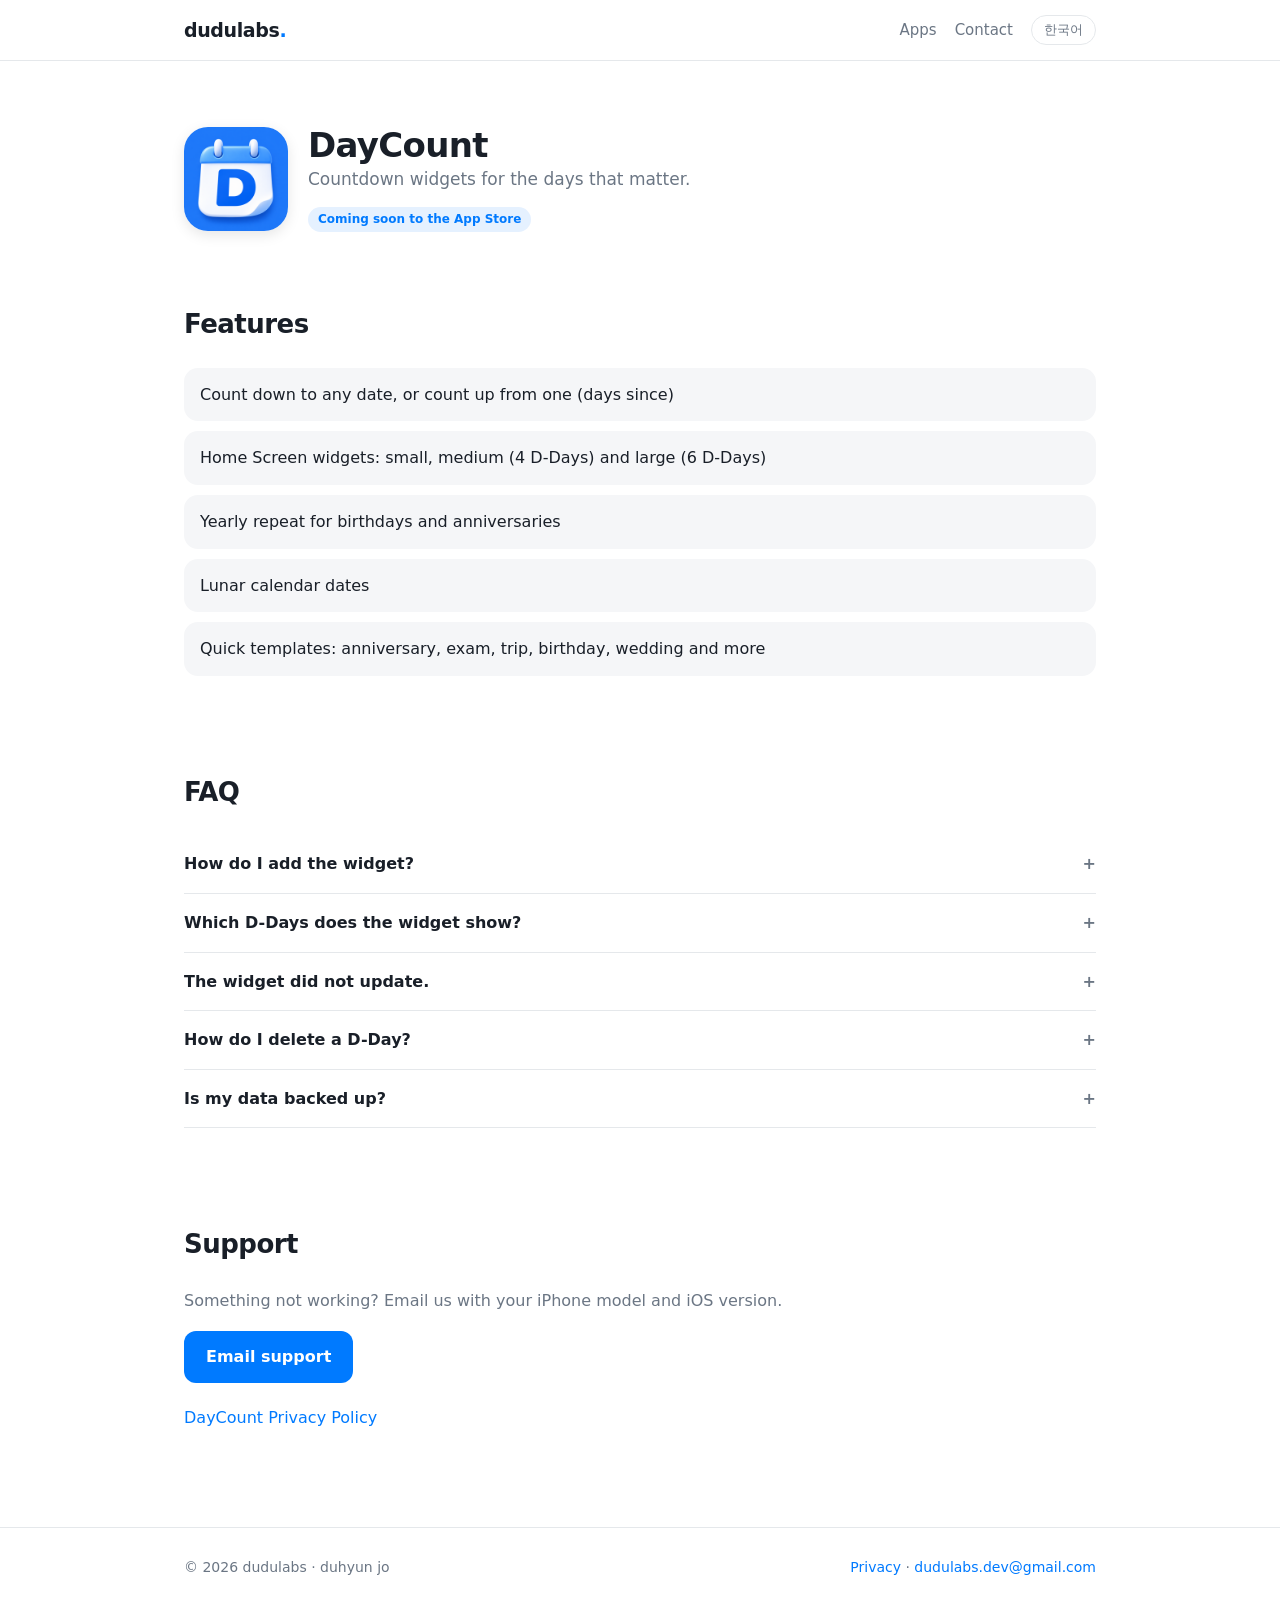
==== daycount/index.html @ 3ef185e3 "Rebuild as dudulabs app studio site: app cards, per-app support & privacy pages (EN/KO), real mailto" ====
<!doctype html>
<html lang="en">
<head>
<meta charset="utf-8">
<meta name="viewport" content="width=device-width,initial-scale=1">
<title>DayCount — Support</title>
<meta name="description" content="Countdown widgets for the days that matter.">
<link rel="icon" href="../assets/apps/daycount.png">
<link rel="stylesheet" href="../style.css">
<script>(function(){var s=localStorage.getItem('lang');var l=s||((navigator.language||'en').toLowerCase().indexOf('ko')===0?'ko':'en');document.documentElement.setAttribute('data-lang',l);window.toggleLang=function(){var n=document.documentElement.getAttribute('data-lang')==='ko'?'en':'ko';document.documentElement.setAttribute('data-lang',n);localStorage.setItem('lang',n)}})()</script>
</head>
<body>
<header><div class="wrap">
<a class="logo" href="../index.html">dudulabs<b>.</b></a>
<nav><a href="../index.html#apps"><span lang="en">Apps</span><span lang="ko">앱</span></a><a href="../index.html#contact"><span lang="en">Contact</span><span lang="ko">문의</span></a><button class="lang" onclick="toggleLang()"><span lang="en">한국어</span><span lang="ko">English</span></button></nav>
</div></header>
<main class="wrap">
<div class="app-head"><img src="../assets/apps/daycount.png" alt="DayCount icon"><div><h1><span lang="en">DayCount</span><span lang="ko">데이카운트</span></h1><p><span lang="en">Countdown widgets for the days that matter.</span><span lang="ko">중요한 날을 홈 화면 위젯으로.</span></p><span class="badge"><span lang="en">Coming soon to the App Store</span><span lang="ko">App Store 출시 예정</span></span></div></div>
<section><h2><span lang="en">Features</span><span lang="ko">기능</span></h2><ul class="feat"><li><span lang="en">Count down to any date, or count up from one (days since)</span><span lang="ko">디데이(남은 날)와 지난 날(D+) 계산</span></li><li><span lang="en">Home Screen widgets: small, medium (4 D-Days) and large (6 D-Days)</span><span lang="ko">홈 화면 위젯: 소형, 중형(디데이 4개), 대형(6개)</span></li><li><span lang="en">Yearly repeat for birthdays and anniversaries</span><span lang="ko">생일·기념일 매년 반복</span></li><li><span lang="en">Lunar calendar dates</span><span lang="ko">음력 날짜 지원</span></li><li><span lang="en">Quick templates: anniversary, exam, trip, birthday, wedding and more</span><span lang="ko">기념일·시험·여행·생일·결혼 등 빠른 템플릿</span></li></ul></section>
<section><h2><span lang="en">FAQ</span><span lang="ko">자주 묻는 질문</span></h2><details><summary><span lang="en">How do I add the widget?</span><span lang="ko">위젯은 어떻게 붙이나요?</span></summary><p><span lang="en">Touch and hold an empty area of your Home Screen, tap Edit → Add Widget, search for DayCount, choose a size and tap Add Widget.</span><span lang="ko">홈 화면 빈 곳을 길게 누르고 편집 → 위젯 추가 → DayCount를 검색해 크기를 고른 뒤 위젯 추가를 누르세요.</span></p></details><details><summary><span lang="en">Which D-Days does the widget show?</span><span lang="ko">위젯에는 어떤 디데이가 나오나요?</span></summary><p><span lang="en">Favorites first, then the nearest upcoming dates, then past ones.</span><span lang="ko">즐겨찾기 → 가까운 날짜 순 → 지난 날짜 순으로 보여줘요.</span></p></details><details><summary><span lang="en">The widget did not update.</span><span lang="ko">위젯이 바로 안 바뀌어요.</span></summary><p><span lang="en">Widgets refresh automatically at midnight and usually soon after you edit a D-Day. Removing and re-adding the widget forces a refresh.</span><span lang="ko">위젯은 자정마다, 그리고 디데이를 바꾼 뒤 보통 곧 새로고침돼요. 위젯을 지우고 다시 붙이면 바로 바뀌어요.</span></p></details><details><summary><span lang="en">How do I delete a D-Day?</span><span lang="ko">디데이는 어떻게 지우나요?</span></summary><p><span lang="en">Swipe the D-Day left in the list and tap Delete.</span><span lang="ko">목록에서 디데이를 왼쪽으로 밀고 삭제를 누르세요.</span></p></details><details><summary><span lang="en">Is my data backed up?</span><span lang="ko">데이터가 백업되나요?</span></summary><p><span lang="en">D-Days are stored only on your iPhone. Deleting the app deletes them.</span><span lang="ko">디데이는 아이폰에만 저장돼요. 앱을 삭제하면 함께 지워져요.</span></p></details></section>
<section><h2><span lang="en">Support</span><span lang="ko">지원</span></h2>
<p style="color:var(--sub);margin-bottom:18px"><span lang="en">Something not working? Email us with your iPhone model and iOS version.</span><span lang="ko">문제가 있으면 아이폰 모델과 iOS 버전을 같이 적어 메일 주세요.</span></p>
<a class="btn" href="mailto:dudulabs.dev@gmail.com?subject=DayCount%20support"><span lang="en">Email support</span><span lang="ko">문의 메일 보내기</span></a>
<p style="margin-top:22px"><a href="privacy.html"><span lang="en">DayCount Privacy Policy</span><span lang="ko">데이카운트 개인정보처리방침</span></a></p></section>
</main>
<footer><div class="wrap">
<span>© 2026 dudulabs · duhyun jo</span>
<span><a href="../privacy.html"><span lang="en">Privacy</span><span lang="ko">개인정보처리방침</span></a> · <a href="mailto:dudulabs.dev@gmail.com">dudulabs.dev@gmail.com</a></span>
</div></footer>
</body>
</html>
---- style.css ----
*{box-sizing:border-box;margin:0;padding:0}
:root{--bg:#fff;--soft:#f5f6f8;--line:#e5e8eb;--text:#191f28;--sub:#6b7684;--accent:#007AFF;--r:20px}
html{-webkit-text-size-adjust:100%}
body{font:16px/1.6 -apple-system,BlinkMacSystemFont,"Apple SD Gothic Neo","Pretendard",system-ui,sans-serif;color:var(--text);background:var(--bg)}
a{color:var(--accent);text-decoration:none}a:hover{text-decoration:underline}
.wrap{max-width:960px;margin:0 auto;padding:0 24px}
header{position:sticky;top:0;background:rgba(255,255,255,.9);backdrop-filter:saturate(180%) blur(12px);border-bottom:1px solid var(--line);z-index:10}
header .wrap{display:flex;align-items:center;justify-content:space-between;height:60px}
.logo{font-weight:800;font-size:19px;color:var(--text);letter-spacing:-.02em}.logo:hover{text-decoration:none}
.logo b{color:var(--accent)}
nav{display:flex;gap:18px;align-items:center;font-size:15px}nav a{color:var(--sub)}
.lang{border:1px solid var(--line);background:#fff;border-radius:999px;padding:4px 12px;font:inherit;font-size:13px;color:var(--sub);cursor:pointer}
.hero{padding:88px 0 56px}
.hero h1{font-size:clamp(34px,6vw,54px);line-height:1.15;letter-spacing:-.03em;font-weight:800}
.hero p{margin-top:18px;font-size:19px;color:var(--sub);max-width:600px}
section{padding:48px 0}
h2{font-size:26px;letter-spacing:-.02em;margin-bottom:22px}
.grid{display:grid;grid-template-columns:repeat(auto-fit,minmax(260px,1fr));gap:16px}
.card{display:block;background:var(--soft);border-radius:var(--r);padding:24px;color:var(--text);transition:transform .15s}
a.card:hover{text-decoration:none;transform:translateY(-2px)}
.card img{width:72px;height:72px;border-radius:17px;display:block;box-shadow:0 2px 8px rgba(0,0,0,.08)}
.card h3{margin-top:16px;font-size:20px}
.card p{color:var(--sub);font-size:15px;margin-top:4px}
.badge{display:inline-block;margin-top:14px;font-size:12px;font-weight:600;color:var(--accent);background:rgba(0,122,255,.1);border-radius:999px;padding:3px 10px}
.pr{display:grid;grid-template-columns:repeat(auto-fit,minmax(220px,1fr));gap:24px}
.pr h3{font-size:17px}.pr p{color:var(--sub);font-size:15px;margin-top:4px}
.btn{display:inline-block;background:var(--accent);color:#fff;border-radius:12px;padding:13px 22px;font-weight:600}
.btn:hover{text-decoration:none;opacity:.9}
footer{border-top:1px solid var(--line);margin-top:48px;padding:28px 0 40px;color:var(--sub);font-size:14px}
footer .wrap{display:flex;gap:18px;flex-wrap:wrap;justify-content:space-between}
.app-head{display:flex;gap:20px;align-items:center;padding:64px 0 24px}
.app-head img{width:104px;height:104px;border-radius:24px;box-shadow:0 4px 14px rgba(0,0,0,.1)}
.app-head h1{font-size:34px;letter-spacing:-.02em;line-height:1.2}
.app-head p{color:var(--sub);font-size:17px}
ul.feat{list-style:none;display:grid;gap:10px}ul.feat li{background:var(--soft);border-radius:14px;padding:14px 16px}
details{border-bottom:1px solid var(--line);padding:16px 0}
summary{cursor:pointer;font-weight:600;list-style:none}summary::-webkit-details-marker{display:none}
summary:after{content:"+";float:right;color:var(--sub)}details[open] summary:after{content:"–"}
details p{color:var(--sub);margin-top:8px}
.doc{max-width:720px;padding-top:48px}.doc h1{font-size:30px;letter-spacing:-.02em}.doc h2{font-size:19px;margin:30px 0 8px}
.doc p,.doc li{color:#333d4b}.doc ul{padding-left:20px}.muted{color:var(--sub);font-size:14px}
.doc hr{border:0;border-top:1px solid var(--line);margin:48px 0}
html[data-lang=en] [lang=ko]:not(html),html[data-lang=ko] [lang=en]:not(html){display:none!important}
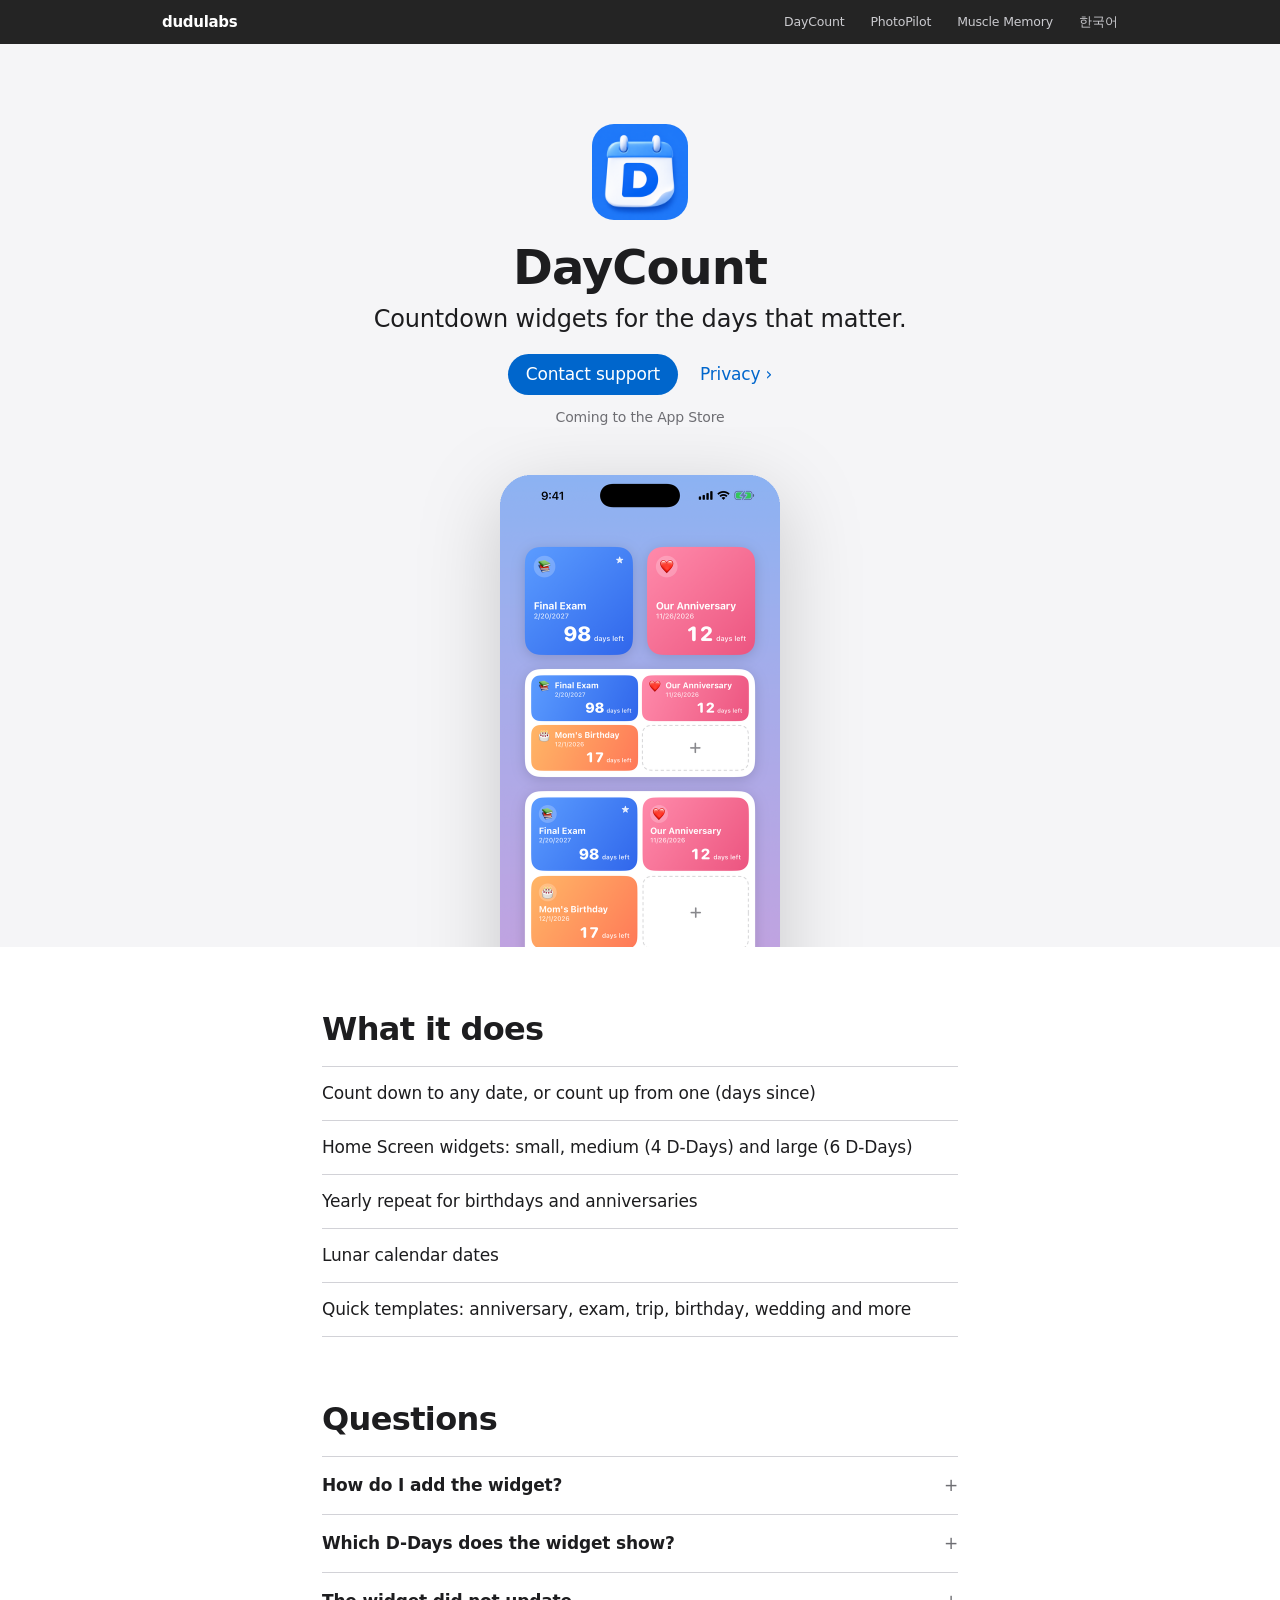
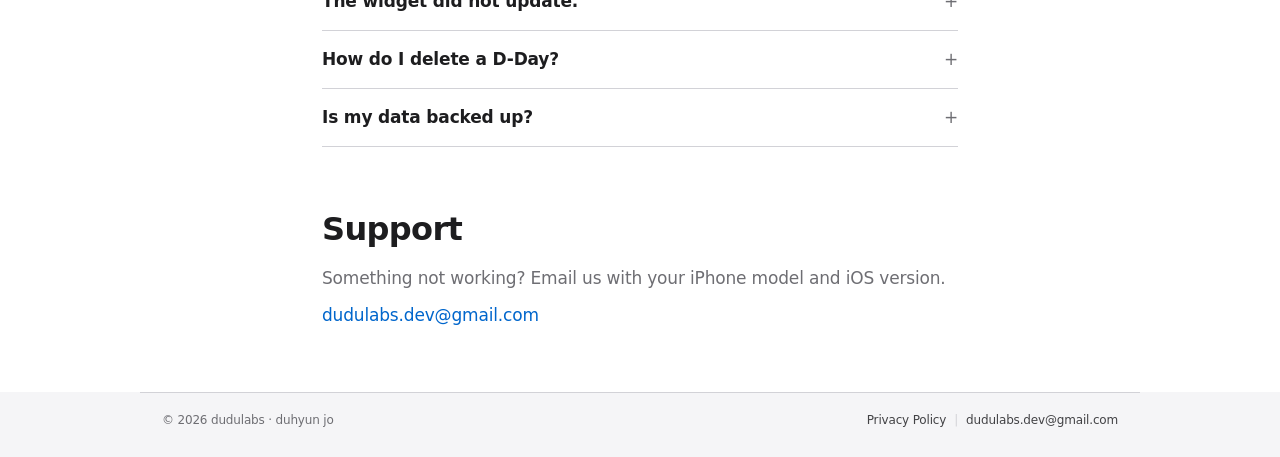
==== commit f4124431: "Redesign per DESIGN.md (Apple-style): full-bleed app tiles with real screenshots, no gradients/emoji" ====
--- a/daycount/index.html
+++ b/daycount/index.html
@@ -3,29 +3,25 @@
 <head>
 <meta charset="utf-8">
 <meta name="viewport" content="width=device-width,initial-scale=1">
-<title>DayCount — Support</title>
+<title>DayCount — dudulabs</title>
 <meta name="description" content="Countdown widgets for the days that matter.">
-<link rel="icon" href="../assets/apps/daycount.png">
 <link rel="stylesheet" href="../style.css">
 <script>(function(){var s=localStorage.getItem('lang');var l=s||((navigator.language||'en').toLowerCase().indexOf('ko')===0?'ko':'en');document.documentElement.setAttribute('data-lang',l);window.toggleLang=function(){var n=document.documentElement.getAttribute('data-lang')==='ko'?'en':'ko';document.documentElement.setAttribute('data-lang',n);localStorage.setItem('lang',n)}})()</script>
 </head>
 <body>
-<header><div class="wrap">
-<a class="logo" href="../index.html">dudulabs<b>.</b></a>
-<nav><a href="../index.html#apps"><span lang="en">Apps</span><span lang="ko">앱</span></a><a href="../index.html#contact"><span lang="en">Contact</span><span lang="ko">문의</span></a><button class="lang" onclick="toggleLang()"><span lang="en">한국어</span><span lang="ko">English</span></button></nav>
-</div></header>
-<main class="wrap">
-<div class="app-head"><img src="../assets/apps/daycount.png" alt="DayCount icon"><div><h1><span lang="en">DayCount</span><span lang="ko">데이카운트</span></h1><p><span lang="en">Countdown widgets for the days that matter.</span><span lang="ko">중요한 날을 홈 화면 위젯으로.</span></p><span class="badge"><span lang="en">Coming soon to the App Store</span><span lang="ko">App Store 출시 예정</span></span></div></div>
-<section><h2><span lang="en">Features</span><span lang="ko">기능</span></h2><ul class="feat"><li><span lang="en">Count down to any date, or count up from one (days since)</span><span lang="ko">디데이(남은 날)와 지난 날(D+) 계산</span></li><li><span lang="en">Home Screen widgets: small, medium (4 D-Days) and large (6 D-Days)</span><span lang="ko">홈 화면 위젯: 소형, 중형(디데이 4개), 대형(6개)</span></li><li><span lang="en">Yearly repeat for birthdays and anniversaries</span><span lang="ko">생일·기념일 매년 반복</span></li><li><span lang="en">Lunar calendar dates</span><span lang="ko">음력 날짜 지원</span></li><li><span lang="en">Quick templates: anniversary, exam, trip, birthday, wedding and more</span><span lang="ko">기념일·시험·여행·생일·결혼 등 빠른 템플릿</span></li></ul></section>
-<section><h2><span lang="en">FAQ</span><span lang="ko">자주 묻는 질문</span></h2><details><summary><span lang="en">How do I add the widget?</span><span lang="ko">위젯은 어떻게 붙이나요?</span></summary><p><span lang="en">Touch and hold an empty area of your Home Screen, tap Edit → Add Widget, search for DayCount, choose a size and tap Add Widget.</span><span lang="ko">홈 화면 빈 곳을 길게 누르고 편집 → 위젯 추가 → DayCount를 검색해 크기를 고른 뒤 위젯 추가를 누르세요.</span></p></details><details><summary><span lang="en">Which D-Days does the widget show?</span><span lang="ko">위젯에는 어떤 디데이가 나오나요?</span></summary><p><span lang="en">Favorites first, then the nearest upcoming dates, then past ones.</span><span lang="ko">즐겨찾기 → 가까운 날짜 순 → 지난 날짜 순으로 보여줘요.</span></p></details><details><summary><span lang="en">The widget did not update.</span><span lang="ko">위젯이 바로 안 바뀌어요.</span></summary><p><span lang="en">Widgets refresh automatically at midnight and usually soon after you edit a D-Day. Removing and re-adding the widget forces a refresh.</span><span lang="ko">위젯은 자정마다, 그리고 디데이를 바꾼 뒤 보통 곧 새로고침돼요. 위젯을 지우고 다시 붙이면 바로 바뀌어요.</span></p></details><details><summary><span lang="en">How do I delete a D-Day?</span><span lang="ko">디데이는 어떻게 지우나요?</span></summary><p><span lang="en">Swipe the D-Day left in the list and tap Delete.</span><span lang="ko">목록에서 디데이를 왼쪽으로 밀고 삭제를 누르세요.</span></p></details><details><summary><span lang="en">Is my data backed up?</span><span lang="ko">데이터가 백업되나요?</span></summary><p><span lang="en">D-Days are stored only on your iPhone. Deleting the app deletes them.</span><span lang="ko">디데이는 아이폰에만 저장돼요. 앱을 삭제하면 함께 지워져요.</span></p></details></section>
-<section><h2><span lang="en">Support</span><span lang="ko">지원</span></h2>
-<p style="color:var(--sub);margin-bottom:18px"><span lang="en">Something not working? Email us with your iPhone model and iOS version.</span><span lang="ko">문제가 있으면 아이폰 모델과 iOS 버전을 같이 적어 메일 주세요.</span></p>
-<a class="btn" href="mailto:dudulabs.dev@gmail.com?subject=DayCount%20support"><span lang="en">Email support</span><span lang="ko">문의 메일 보내기</span></a>
-<p style="margin-top:22px"><a href="privacy.html"><span lang="en">DayCount Privacy Policy</span><span lang="ko">데이카운트 개인정보처리방침</span></a></p></section>
+<nav class="gnav"><div class="in">
+<a class="mark" href="../index.html">dudulabs</a>
+<a class="app" href="../daycount/">DayCount</a><a class="app" href="../photopilot/">PhotoPilot</a><a class="app" href="../musclememory/"><span lang="en">Muscle Memory</span><span lang="ko">머슬메모리</span></a>
+<button onclick="toggleLang()"><span lang="en">한국어</span><span lang="ko">English</span></button>
+</div></nav>
+<main><section class="tile parch has-shots"><img class="icon" src="../assets/apps/daycount.png" alt="DayCount icon"><h1><span lang="en">DayCount</span><span lang="ko">데이카운트</span></h1><p class="tag"><span lang="en">Countdown widgets for the days that matter.</span><span lang="ko">중요한 날을 홈 화면 위젯으로.</span></p><div class="links"><a class="pill" href="mailto:dudulabs.dev@gmail.com?subject=DayCount%20support"><span lang="en">Contact support</span><span lang="ko">문의하기</span></a><a class="more" href="privacy.html"><span lang="en">Privacy</span><span lang="ko">개인정보처리방침</span></a></div><p class="note"><span lang="en">Coming to the App Store</span><span lang="ko">App Store 출시 예정</span></p><div class="shots-wrap"><div class="shots"><img lang="en" src="../assets/shots/dc-widgets-en.png" alt="DayCount widgets" loading="lazy"><img lang="ko" src="../assets/shots/dc-widgets-ko.png" alt="DayCount widgets" loading="lazy"></div></div></section>
+<section class="text"><h2><span lang="en">What it does</span><span lang="ko">기능</span></h2><ul class="feat"><li><span lang="en">Count down to any date, or count up from one (days since)</span><span lang="ko">디데이(남은 날)와 지난 날(D+) 계산</span></li><li><span lang="en">Home Screen widgets: small, medium (4 D-Days) and large (6 D-Days)</span><span lang="ko">홈 화면 위젯: 소형, 중형(디데이 4개), 대형(6개)</span></li><li><span lang="en">Yearly repeat for birthdays and anniversaries</span><span lang="ko">생일·기념일 매년 반복</span></li><li><span lang="en">Lunar calendar dates</span><span lang="ko">음력 날짜 지원</span></li><li><span lang="en">Quick templates: anniversary, exam, trip, birthday, wedding and more</span><span lang="ko">기념일·시험·여행·생일·결혼 등 빠른 템플릿</span></li></ul></section>
+<section class="text" style="padding-top:0"><h2><span lang="en">Questions</span><span lang="ko">자주 묻는 질문</span></h2><details><summary><span lang="en">How do I add the widget?</span><span lang="ko">위젯은 어떻게 붙이나요?</span></summary><p><span lang="en">Touch and hold an empty area of your Home Screen, tap Edit → Add Widget, search for DayCount, choose a size and tap Add Widget.</span><span lang="ko">홈 화면 빈 곳을 길게 누르고 편집 → 위젯 추가 → DayCount를 검색해 크기를 고른 뒤 위젯 추가를 누르세요.</span></p></details><details><summary><span lang="en">Which D-Days does the widget show?</span><span lang="ko">위젯에는 어떤 디데이가 나오나요?</span></summary><p><span lang="en">Favorites first, then the nearest upcoming dates, then past ones.</span><span lang="ko">즐겨찾기 → 가까운 날짜 순 → 지난 날짜 순으로 보여줘요.</span></p></details><details><summary><span lang="en">The widget did not update.</span><span lang="ko">위젯이 바로 안 바뀌어요.</span></summary><p><span lang="en">Widgets refresh automatically at midnight and usually soon after you edit a D-Day. Removing and re-adding the widget forces a refresh.</span><span lang="ko">위젯은 자정마다, 그리고 디데이를 바꾼 뒤 보통 곧 새로고침돼요. 위젯을 지우고 다시 붙이면 바로 바뀌어요.</span></p></details><details><summary><span lang="en">How do I delete a D-Day?</span><span lang="ko">디데이는 어떻게 지우나요?</span></summary><p><span lang="en">Swipe the D-Day left in the list and tap Delete.</span><span lang="ko">목록에서 디데이를 왼쪽으로 밀고 삭제를 누르세요.</span></p></details><details><summary><span lang="en">Is my data backed up?</span><span lang="ko">데이터가 백업되나요?</span></summary><p><span lang="en">D-Days are stored only on your iPhone. Deleting the app deletes them.</span><span lang="ko">디데이는 아이폰에만 저장돼요. 앱을 삭제하면 함께 지워져요.</span></p></details></section>
+<section class="text" style="padding-top:0"><h2><span lang="en">Support</span><span lang="ko">지원</span></h2><p style="color:var(--muted)"><span lang="en">Something not working? Email us with your iPhone model and iOS version.</span><span lang="ko">문제가 있으면 아이폰 모델과 iOS 버전을 같이 적어 메일 주세요.</span></p><p style="margin-top:12px"><a href="mailto:dudulabs.dev@gmail.com?subject=DayCount%20support">dudulabs.dev@gmail.com</a></p></section>
 </main>
-<footer><div class="wrap">
+<footer><div class="in">
 <span>© 2026 dudulabs · duhyun jo</span>
-<span><a href="../privacy.html"><span lang="en">Privacy</span><span lang="ko">개인정보처리방침</span></a> · <a href="mailto:dudulabs.dev@gmail.com">dudulabs.dev@gmail.com</a></span>
+<span><a href="../privacy.html"><span lang="en">Privacy Policy</span><span lang="ko">개인정보처리방침</span></a><span class="sep">|</span><a href="mailto:dudulabs.dev@gmail.com">dudulabs.dev@gmail.com</a></span>
 </div></footer>
 </body>
 </html>
--- a/style.css
+++ b/style.css
@@ -1,43 +1,59 @@
 *{box-sizing:border-box;margin:0;padding:0}
-:root{--bg:#fff;--soft:#f5f6f8;--line:#e5e8eb;--text:#191f28;--sub:#6b7684;--accent:#007AFF;--r:20px}
+:root{--ink:#1d1d1f;--canvas:#fff;--parch:#f5f5f7;--dark:#000;--muted:#6e6e73;--line:#d2d2d7;--action:#0066cc;--action-dark:#2997ff}
 html{-webkit-text-size-adjust:100%}
-body{font:16px/1.6 -apple-system,BlinkMacSystemFont,"Apple SD Gothic Neo","Pretendard",system-ui,sans-serif;color:var(--text);background:var(--bg)}
-a{color:var(--accent);text-decoration:none}a:hover{text-decoration:underline}
-.wrap{max-width:960px;margin:0 auto;padding:0 24px}
-header{position:sticky;top:0;background:rgba(255,255,255,.9);backdrop-filter:saturate(180%) blur(12px);border-bottom:1px solid var(--line);z-index:10}
-header .wrap{display:flex;align-items:center;justify-content:space-between;height:60px}
-.logo{font-weight:800;font-size:19px;color:var(--text);letter-spacing:-.02em}.logo:hover{text-decoration:none}
-.logo b{color:var(--accent)}
-nav{display:flex;gap:18px;align-items:center;font-size:15px}nav a{color:var(--sub)}
-.lang{border:1px solid var(--line);background:#fff;border-radius:999px;padding:4px 12px;font:inherit;font-size:13px;color:var(--sub);cursor:pointer}
-.hero{padding:88px 0 56px}
-.hero h1{font-size:clamp(34px,6vw,54px);line-height:1.15;letter-spacing:-.03em;font-weight:800}
-.hero p{margin-top:18px;font-size:19px;color:var(--sub);max-width:600px}
-section{padding:48px 0}
-h2{font-size:26px;letter-spacing:-.02em;margin-bottom:22px}
-.grid{display:grid;grid-template-columns:repeat(auto-fit,minmax(260px,1fr));gap:16px}
-.card{display:block;background:var(--soft);border-radius:var(--r);padding:24px;color:var(--text);transition:transform .15s}
-a.card:hover{text-decoration:none;transform:translateY(-2px)}
-.card img{width:72px;height:72px;border-radius:17px;display:block;box-shadow:0 2px 8px rgba(0,0,0,.08)}
-.card h3{margin-top:16px;font-size:20px}
-.card p{color:var(--sub);font-size:15px;margin-top:4px}
-.badge{display:inline-block;margin-top:14px;font-size:12px;font-weight:600;color:var(--accent);background:rgba(0,122,255,.1);border-radius:999px;padding:3px 10px}
-.pr{display:grid;grid-template-columns:repeat(auto-fit,minmax(220px,1fr));gap:24px}
-.pr h3{font-size:17px}.pr p{color:var(--sub);font-size:15px;margin-top:4px}
-.btn{display:inline-block;background:var(--accent);color:#fff;border-radius:12px;padding:13px 22px;font-weight:600}
-.btn:hover{text-decoration:none;opacity:.9}
-footer{border-top:1px solid var(--line);margin-top:48px;padding:28px 0 40px;color:var(--sub);font-size:14px}
-footer .wrap{display:flex;gap:18px;flex-wrap:wrap;justify-content:space-between}
-.app-head{display:flex;gap:20px;align-items:center;padding:64px 0 24px}
-.app-head img{width:104px;height:104px;border-radius:24px;box-shadow:0 4px 14px rgba(0,0,0,.1)}
-.app-head h1{font-size:34px;letter-spacing:-.02em;line-height:1.2}
-.app-head p{color:var(--sub);font-size:17px}
-ul.feat{list-style:none;display:grid;gap:10px}ul.feat li{background:var(--soft);border-radius:14px;padding:14px 16px}
-details{border-bottom:1px solid var(--line);padding:16px 0}
-summary{cursor:pointer;font-weight:600;list-style:none}summary::-webkit-details-marker{display:none}
-summary:after{content:"+";float:right;color:var(--sub)}details[open] summary:after{content:"–"}
-details p{color:var(--sub);margin-top:8px}
-.doc{max-width:720px;padding-top:48px}.doc h1{font-size:30px;letter-spacing:-.02em}.doc h2{font-size:19px;margin:30px 0 8px}
-.doc p,.doc li{color:#333d4b}.doc ul{padding-left:20px}.muted{color:var(--sub);font-size:14px}
-.doc hr{border:0;border-top:1px solid var(--line);margin:48px 0}
+body{font:400 17px/1.47 -apple-system,BlinkMacSystemFont,"SF Pro Text","Apple SD Gothic Neo",system-ui,sans-serif;letter-spacing:-.01em;color:var(--ink);background:var(--canvas);-webkit-font-smoothing:antialiased}
+a{color:var(--action);text-decoration:none}a:hover{text-decoration:underline}
+.gnav{position:sticky;top:0;z-index:10;height:44px;background:rgba(0,0,0,.86);backdrop-filter:saturate(180%) blur(20px);-webkit-backdrop-filter:saturate(180%) blur(20px)}
+.gnav .in{max-width:1000px;margin:0 auto;height:100%;padding:0 22px;display:flex;align-items:center;gap:26px;font-size:12.5px}
+.gnav a,.gnav button{color:#e8e8ed;opacity:.85}.gnav a:hover{opacity:1;text-decoration:none}
+.gnav .mark{font-weight:600;font-size:15px;letter-spacing:-.02em;opacity:1;margin-right:auto;color:#fff}
+.gnav button{background:none;border:0;font:inherit;cursor:pointer}
+.tile{text-align:center;padding:80px 22px 0;overflow:hidden}
+.tile.parch{background:var(--parch)}.tile.dark{background:var(--dark);color:#f5f5f7}
+.tile.dark a{color:var(--action-dark)}
+.tile .eyebrow{font-size:17px;font-weight:600;color:var(--muted)}
+.tile.dark .eyebrow{color:#86868b}
+.tile h2,.tile h1{font-size:48px;font-weight:600;line-height:1.08;letter-spacing:-.02em}
+.tile .tag{font-size:24px;line-height:1.25;margin:10px auto 0;max-width:680px}
+.links{margin-top:20px;display:flex;gap:22px;justify-content:center;align-items:center;flex-wrap:wrap}
+.pill{display:inline-block;background:var(--action);color:#fff!important;border-radius:980px;padding:8px 18px;font-size:17px}
+.pill:hover{text-decoration:none;background:#0077ed}
+.tile.dark .pill{background:var(--action)}
+.more:after{content:" ›"}
+.note{margin-top:12px;font-size:14px;color:var(--muted)}
+.tile.dark .note{color:#86868b}
+.shots{display:flex;justify-content:center;gap:28px;margin-top:48px;margin-bottom:-120px}
+.shots img{width:280px;height:auto;display:block;filter:drop-shadow(0 20px 40px rgba(0,0,0,.18))}
+.tile.dark .shots img{filter:drop-shadow(0 20px 50px rgba(255,255,255,.06))}
+.tile.has-shots{padding-bottom:0}.tile.has-shots .shots-wrap{height:520px;overflow:hidden}
+.tile .icon{width:96px;height:96px;border-radius:22px;display:block;margin:0 auto 22px}
+.tile.solo{padding-bottom:80px}
+.intro{padding:72px 22px 64px;text-align:center;background:var(--canvas)}
+.intro h1{font-size:56px;font-weight:600;line-height:1.07;letter-spacing:-.025em}
+.intro p{font-size:21px;color:var(--muted);max-width:620px;margin:14px auto 0;line-height:1.38}
+.text{max-width:680px;margin:0 auto;padding:64px 22px;text-align:left}
+.text h2{font-size:32px;font-weight:600;letter-spacing:-.02em;line-height:1.15;margin-bottom:18px}
+.text ul.feat{list-style:none}.text ul.feat li{padding:14px 0;border-top:1px solid var(--line)}
+.text ul.feat li:last-child{border-bottom:1px solid var(--line)}
+details{border-top:1px solid var(--line);padding:16px 0}details:last-of-type{border-bottom:1px solid var(--line)}
+summary{cursor:pointer;font-weight:600;list-style:none;display:flex;justify-content:space-between;gap:16px}
+summary::-webkit-details-marker{display:none}summary:after{content:"+";color:var(--muted);font-weight:400}
+details[open] summary:after{content:"−"}details p{color:var(--muted);margin-top:8px}
+.doc{max-width:680px;margin:0 auto;padding:64px 22px}
+.doc h1{font-size:40px;font-weight:600;letter-spacing:-.02em;line-height:1.1}
+.doc h2{font-size:21px;font-weight:600;margin:32px 0 8px}
+.doc p,.doc li{margin-top:8px}.doc ul{padding-left:20px}
+.doc .muted,.muted{color:var(--muted);font-size:14px;margin-top:8px}
+.doc hr{border:0;border-top:1px solid var(--line);margin:56px 0}
+footer{background:var(--parch);color:var(--muted);font-size:12px;line-height:1.33}
+footer .in{max-width:1000px;margin:0 auto;padding:20px 22px 28px;display:flex;justify-content:space-between;gap:12px;flex-wrap:wrap;border-top:1px solid var(--line)}
+footer a{color:#424245}footer .sep{margin:0 8px;color:var(--line)}
 html[data-lang=en] [lang=ko]:not(html),html[data-lang=ko] [lang=en]:not(html){display:none!important}
+@media (max-width:734px){
+ .tile{padding-top:56px}.tile h2,.tile h1{font-size:36px}.tile .tag{font-size:21px}
+ .intro h1{font-size:40px}.intro p{font-size:19px}
+ .shots{gap:14px}.shots img{width:44vw;max-width:220px}.tile.has-shots .shots-wrap{height:400px}
+ .gnav .in{gap:18px}
+ .shots img:nth-child(n+3){display:none}
+}
+@media (max-width:480px){.gnav .app{display:none}}
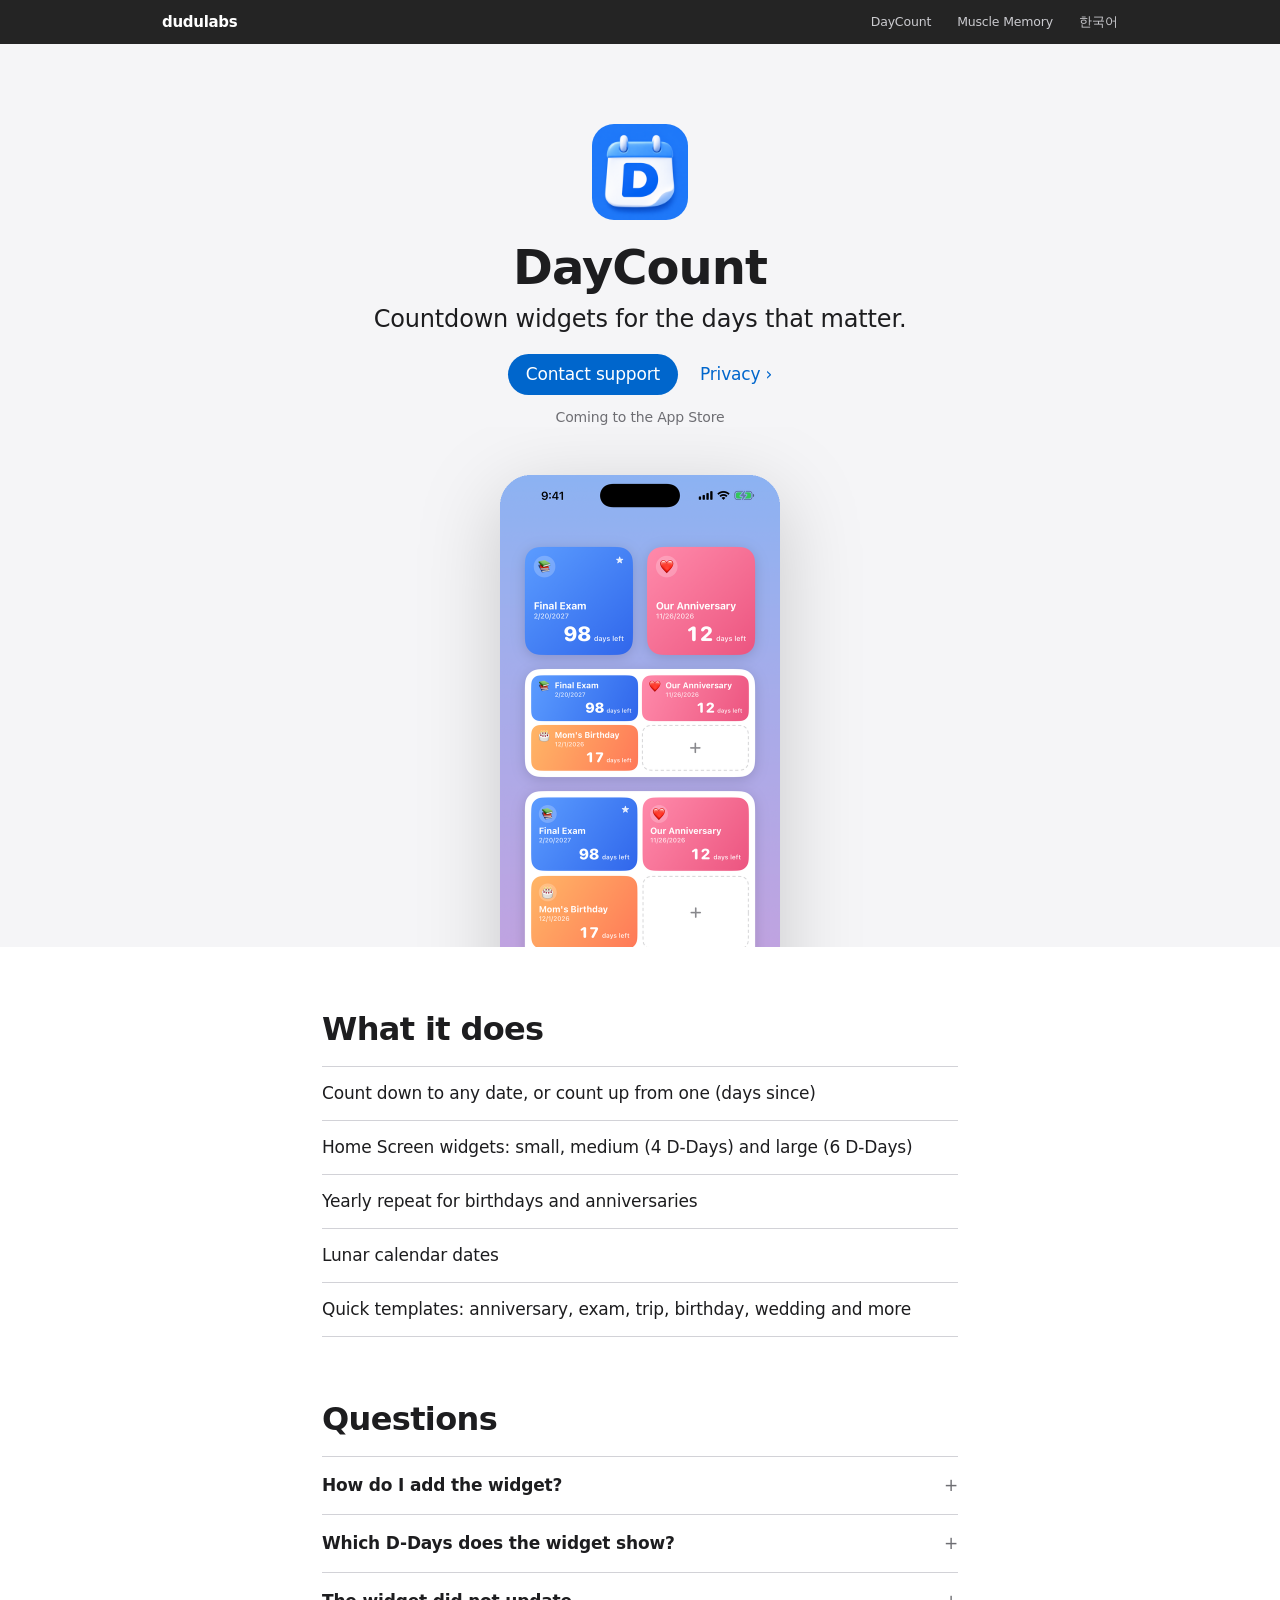
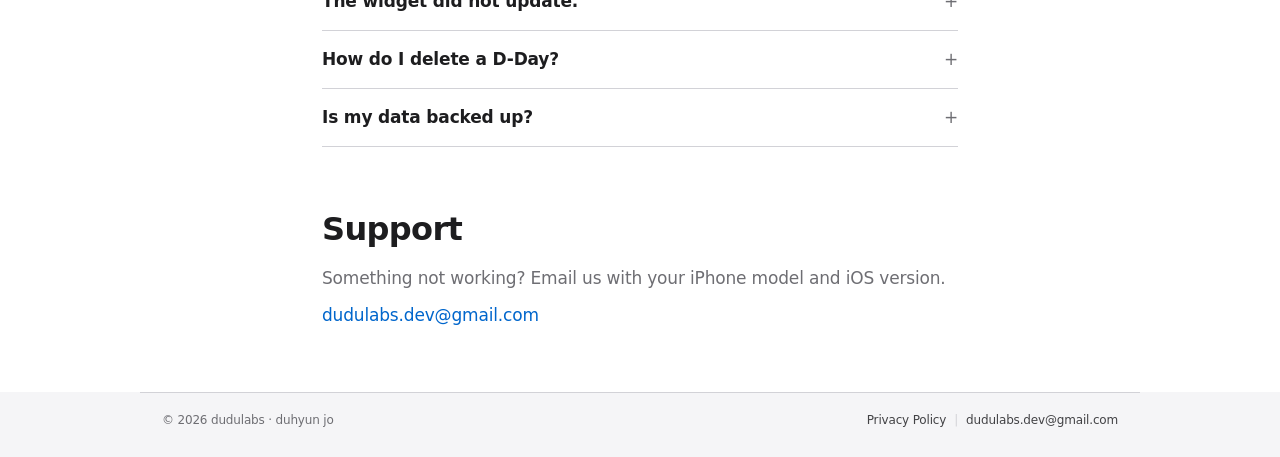
==== commit 6df8d5de: "Remove PhotoPilot (unreleased) from site" ====
--- a/daycount/index.html
+++ b/daycount/index.html
@@ -11,7 +11,7 @@
 <body>
 <nav class="gnav"><div class="in">
 <a class="mark" href="../index.html">dudulabs</a>
-<a class="app" href="../daycount/">DayCount</a><a class="app" href="../photopilot/">PhotoPilot</a><a class="app" href="../musclememory/"><span lang="en">Muscle Memory</span><span lang="ko">머슬메모리</span></a>
+<a class="app" href="../daycount/">DayCount</a><a class="app" href="../musclememory/"><span lang="en">Muscle Memory</span><span lang="ko">머슬메모리</span></a>
 <button onclick="toggleLang()"><span lang="en">한국어</span><span lang="ko">English</span></button>
 </div></nav>
 <main><section class="tile parch has-shots"><img class="icon" src="../assets/apps/daycount.png" alt="DayCount icon"><h1><span lang="en">DayCount</span><span lang="ko">데이카운트</span></h1><p class="tag"><span lang="en">Countdown widgets for the days that matter.</span><span lang="ko">중요한 날을 홈 화면 위젯으로.</span></p><div class="links"><a class="pill" href="mailto:dudulabs.dev@gmail.com?subject=DayCount%20support"><span lang="en">Contact support</span><span lang="ko">문의하기</span></a><a class="more" href="privacy.html"><span lang="en">Privacy</span><span lang="ko">개인정보처리방침</span></a></div><p class="note"><span lang="en">Coming to the App Store</span><span lang="ko">App Store 출시 예정</span></p><div class="shots-wrap"><div class="shots"><img lang="en" src="../assets/shots/dc-widgets-en.png" alt="DayCount widgets" loading="lazy"><img lang="ko" src="../assets/shots/dc-widgets-ko.png" alt="DayCount widgets" loading="lazy"></div></div></section>
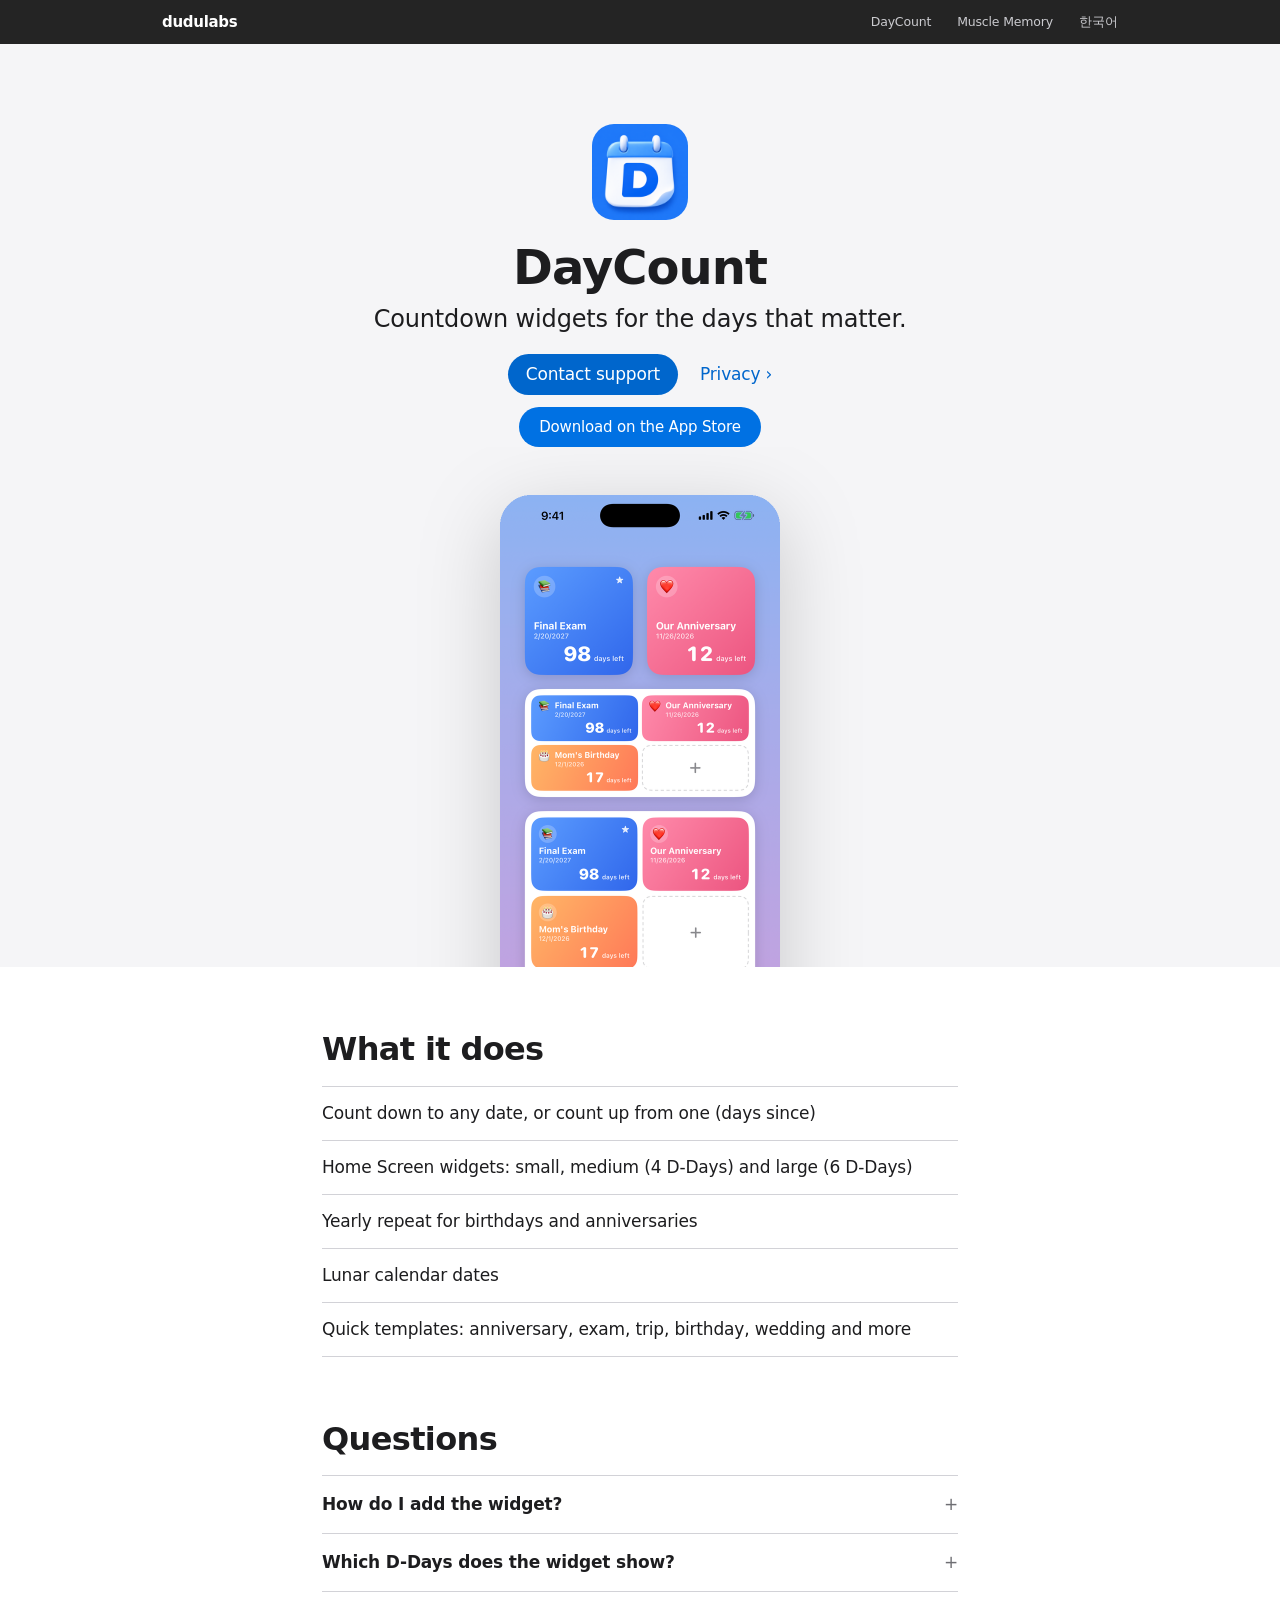
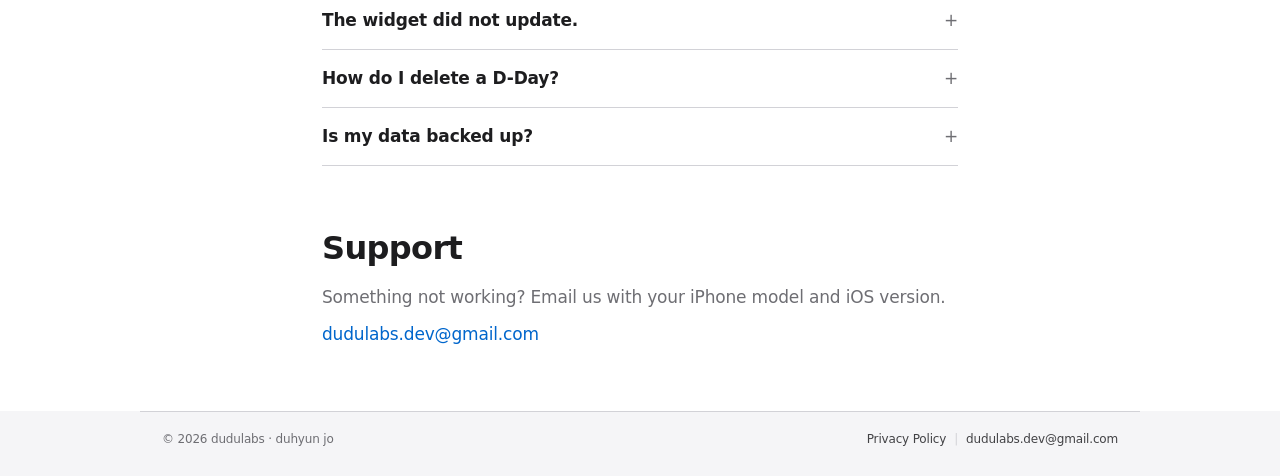
==== commit bffa4698: "Home + app pages: replace 'Coming to the App Store' with App Store download buttons (DayCount, Muscl" ====
--- a/daycount/index.html
+++ b/daycount/index.html
@@ -11,10 +11,10 @@
 <body>
 <nav class="gnav"><div class="in">
 <a class="mark" href="../index.html">dudulabs</a>
-<a class="app" href="../daycount/">DayCount</a><a class="app" href="../musclememory/"><span lang="en">Muscle Memory</span><span lang="ko">머슬메모리</span></a>
+<a class="app" href="../daycount/"><span lang="en">DayCount</span><span lang="ko">데이카운트</span></a><a class="app" href="../musclememory/"><span lang="en">Muscle Memory</span><span lang="ko">머슬메모리</span></a>
 <button onclick="toggleLang()"><span lang="en">한국어</span><span lang="ko">English</span></button>
 </div></nav>
-<main><section class="tile parch has-shots"><img class="icon" src="../assets/apps/daycount.png" alt="DayCount icon"><h1><span lang="en">DayCount</span><span lang="ko">데이카운트</span></h1><p class="tag"><span lang="en">Countdown widgets for the days that matter.</span><span lang="ko">중요한 날을 홈 화면 위젯으로.</span></p><div class="links"><a class="pill" href="mailto:dudulabs.dev@gmail.com?subject=DayCount%20support"><span lang="en">Contact support</span><span lang="ko">문의하기</span></a><a class="more" href="privacy.html"><span lang="en">Privacy</span><span lang="ko">개인정보처리방침</span></a></div><p class="note"><span lang="en">Coming to the App Store</span><span lang="ko">App Store 출시 예정</span></p><div class="shots-wrap"><div class="shots"><img lang="en" src="../assets/shots/dc-widgets-en.png" alt="DayCount widgets" loading="lazy"><img lang="ko" src="../assets/shots/dc-widgets-ko.png" alt="DayCount widgets" loading="lazy"></div></div></section>
+<main><section class="tile parch has-shots"><img class="icon" src="../assets/apps/daycount.png" alt="DayCount icon"><h1><span lang="en">DayCount</span><span lang="ko">데이카운트</span></h1><p class="tag"><span lang="en">Countdown widgets for the days that matter.</span><span lang="ko">중요한 날을 홈 화면 위젯으로.</span></p><div class="links"><a class="pill" href="mailto:dudulabs.dev@gmail.com?subject=DayCount%20support"><span lang="en">Contact support</span><span lang="ko">문의하기</span></a><a class="more" href="privacy.html"><span lang="en">Privacy</span><span lang="ko">개인정보처리방침</span></a></div><p class="note"><a class="store" href="https://apps.apple.com/app/id6834637942"><span lang="en">Download on the App Store</span><span lang="ko">App Store에서 받기</span></a></p><div class="shots-wrap"><div class="shots"><img lang="en" src="../assets/shots/dc-widgets-en.png" alt="DayCount widgets" loading="lazy"><img lang="ko" src="../assets/shots/dc-widgets-ko.png" alt="DayCount widgets" loading="lazy"></div></div></section>
 <section class="text"><h2><span lang="en">What it does</span><span lang="ko">기능</span></h2><ul class="feat"><li><span lang="en">Count down to any date, or count up from one (days since)</span><span lang="ko">디데이(남은 날)와 지난 날(D+) 계산</span></li><li><span lang="en">Home Screen widgets: small, medium (4 D-Days) and large (6 D-Days)</span><span lang="ko">홈 화면 위젯: 소형, 중형(디데이 4개), 대형(6개)</span></li><li><span lang="en">Yearly repeat for birthdays and anniversaries</span><span lang="ko">생일·기념일 매년 반복</span></li><li><span lang="en">Lunar calendar dates</span><span lang="ko">음력 날짜 지원</span></li><li><span lang="en">Quick templates: anniversary, exam, trip, birthday, wedding and more</span><span lang="ko">기념일·시험·여행·생일·결혼 등 빠른 템플릿</span></li></ul></section>
 <section class="text" style="padding-top:0"><h2><span lang="en">Questions</span><span lang="ko">자주 묻는 질문</span></h2><details><summary><span lang="en">How do I add the widget?</span><span lang="ko">위젯은 어떻게 붙이나요?</span></summary><p><span lang="en">Touch and hold an empty area of your Home Screen, tap Edit → Add Widget, search for DayCount, choose a size and tap Add Widget.</span><span lang="ko">홈 화면 빈 곳을 길게 누르고 편집 → 위젯 추가 → DayCount를 검색해 크기를 고른 뒤 위젯 추가를 누르세요.</span></p></details><details><summary><span lang="en">Which D-Days does the widget show?</span><span lang="ko">위젯에는 어떤 디데이가 나오나요?</span></summary><p><span lang="en">Favorites first, then the nearest upcoming dates, then past ones.</span><span lang="ko">즐겨찾기 → 가까운 날짜 순 → 지난 날짜 순으로 보여줘요.</span></p></details><details><summary><span lang="en">The widget did not update.</span><span lang="ko">위젯이 바로 안 바뀌어요.</span></summary><p><span lang="en">Widgets refresh automatically at midnight and usually soon after you edit a D-Day. Removing and re-adding the widget forces a refresh.</span><span lang="ko">위젯은 자정마다, 그리고 디데이를 바꾼 뒤 보통 곧 새로고침돼요. 위젯을 지우고 다시 붙이면 바로 바뀌어요.</span></p></details><details><summary><span lang="en">How do I delete a D-Day?</span><span lang="ko">디데이는 어떻게 지우나요?</span></summary><p><span lang="en">Swipe the D-Day left in the list and tap Delete.</span><span lang="ko">목록에서 디데이를 왼쪽으로 밀고 삭제를 누르세요.</span></p></details><details><summary><span lang="en">Is my data backed up?</span><span lang="ko">데이터가 백업되나요?</span></summary><p><span lang="en">D-Days are stored only on your iPhone. Deleting the app deletes them.</span><span lang="ko">디데이는 아이폰에만 저장돼요. 앱을 삭제하면 함께 지워져요.</span></p></details></section>
 <section class="text" style="padding-top:0"><h2><span lang="en">Support</span><span lang="ko">지원</span></h2><p style="color:var(--muted)"><span lang="en">Something not working? Email us with your iPhone model and iOS version.</span><span lang="ko">문제가 있으면 아이폰 모델과 iOS 버전을 같이 적어 메일 주세요.</span></p><p style="margin-top:12px"><a href="mailto:dudulabs.dev@gmail.com?subject=DayCount%20support">dudulabs.dev@gmail.com</a></p></section>
--- a/style.css
+++ b/style.css
@@ -22,6 +22,8 @@
 .more:after{content:" ›"}
 .note{margin-top:12px;font-size:14px;color:var(--muted)}
 .tile.dark .note{color:#86868b}
+.store{display:inline-block;background:#0071e3;color:#fff!important;border-radius:980px;padding:9px 20px;font-size:15px;text-decoration:none}
+.store:hover{background:#0077ed;text-decoration:none}
 .shots{display:flex;justify-content:center;gap:28px;margin-top:48px;margin-bottom:-120px}
 .shots img{width:280px;height:auto;display:block;filter:drop-shadow(0 20px 40px rgba(0,0,0,.18))}
 .tile.dark .shots img{filter:drop-shadow(0 20px 50px rgba(255,255,255,.06))}
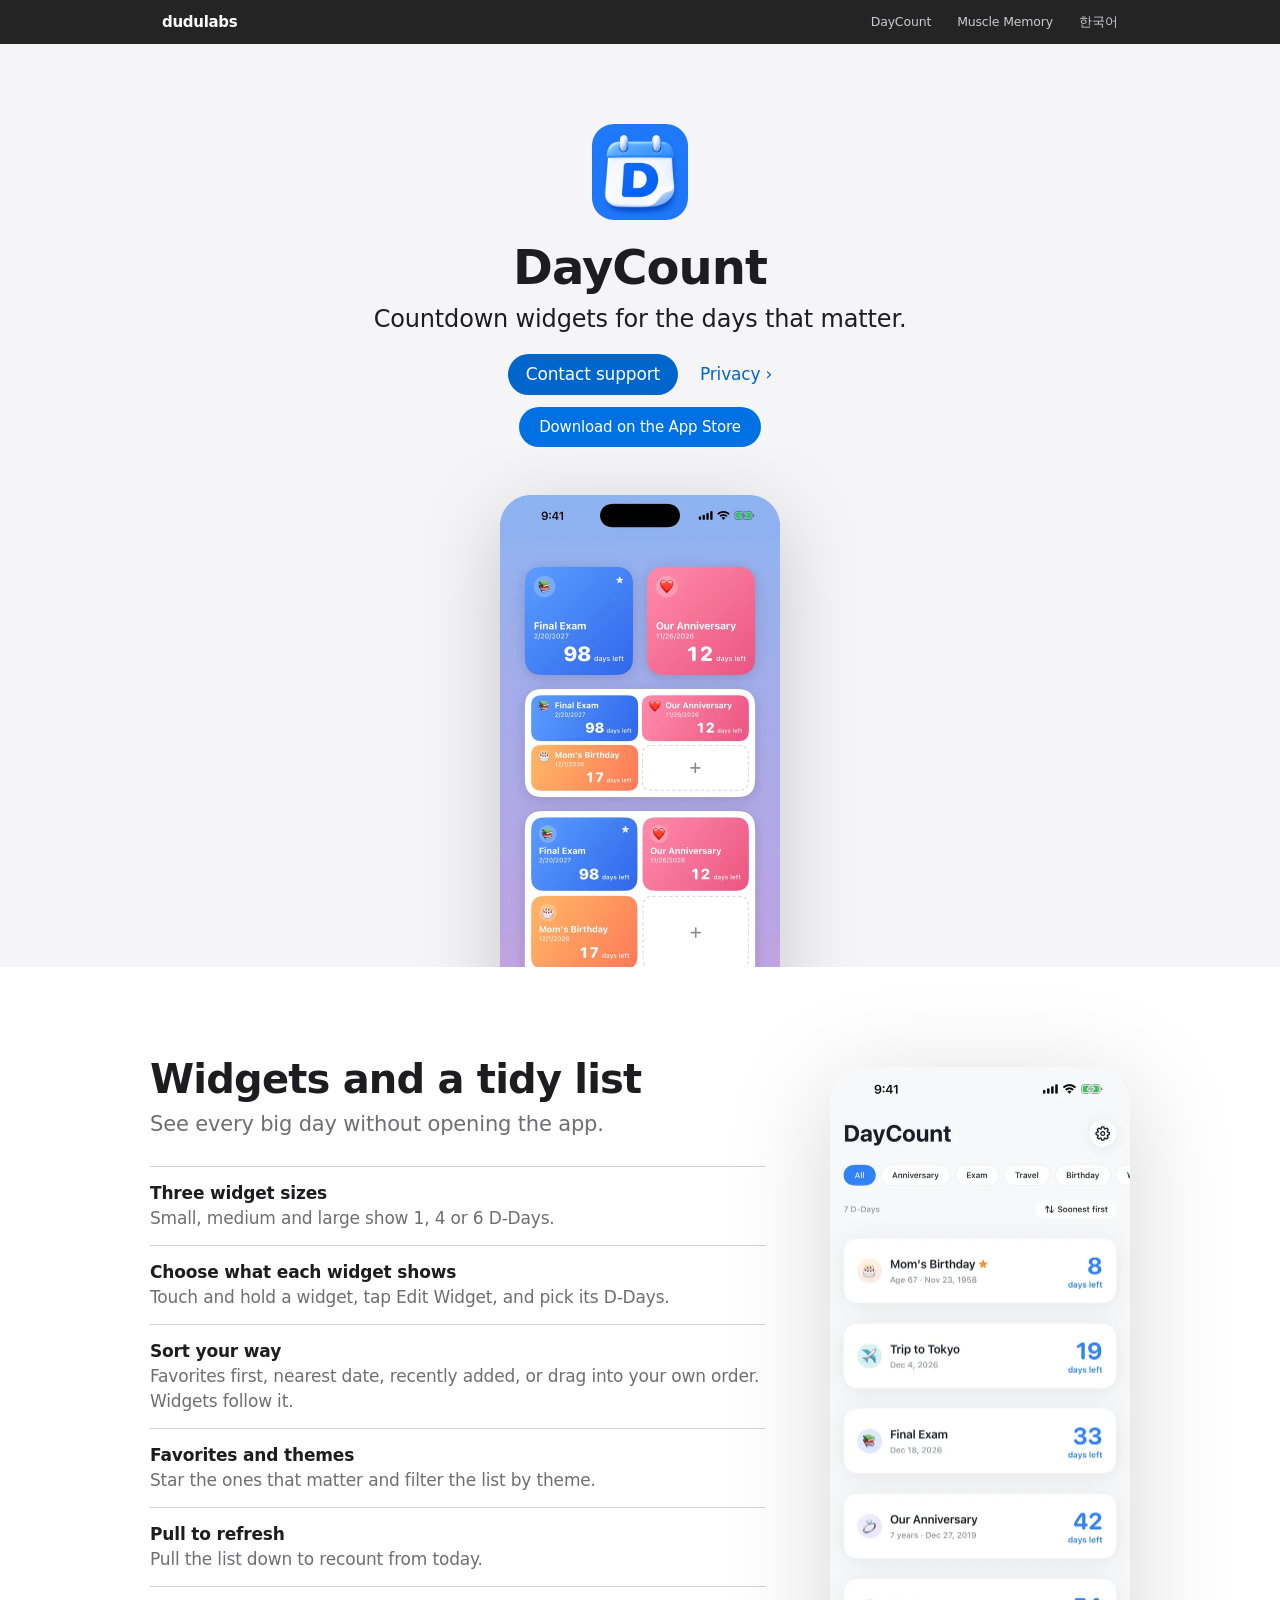
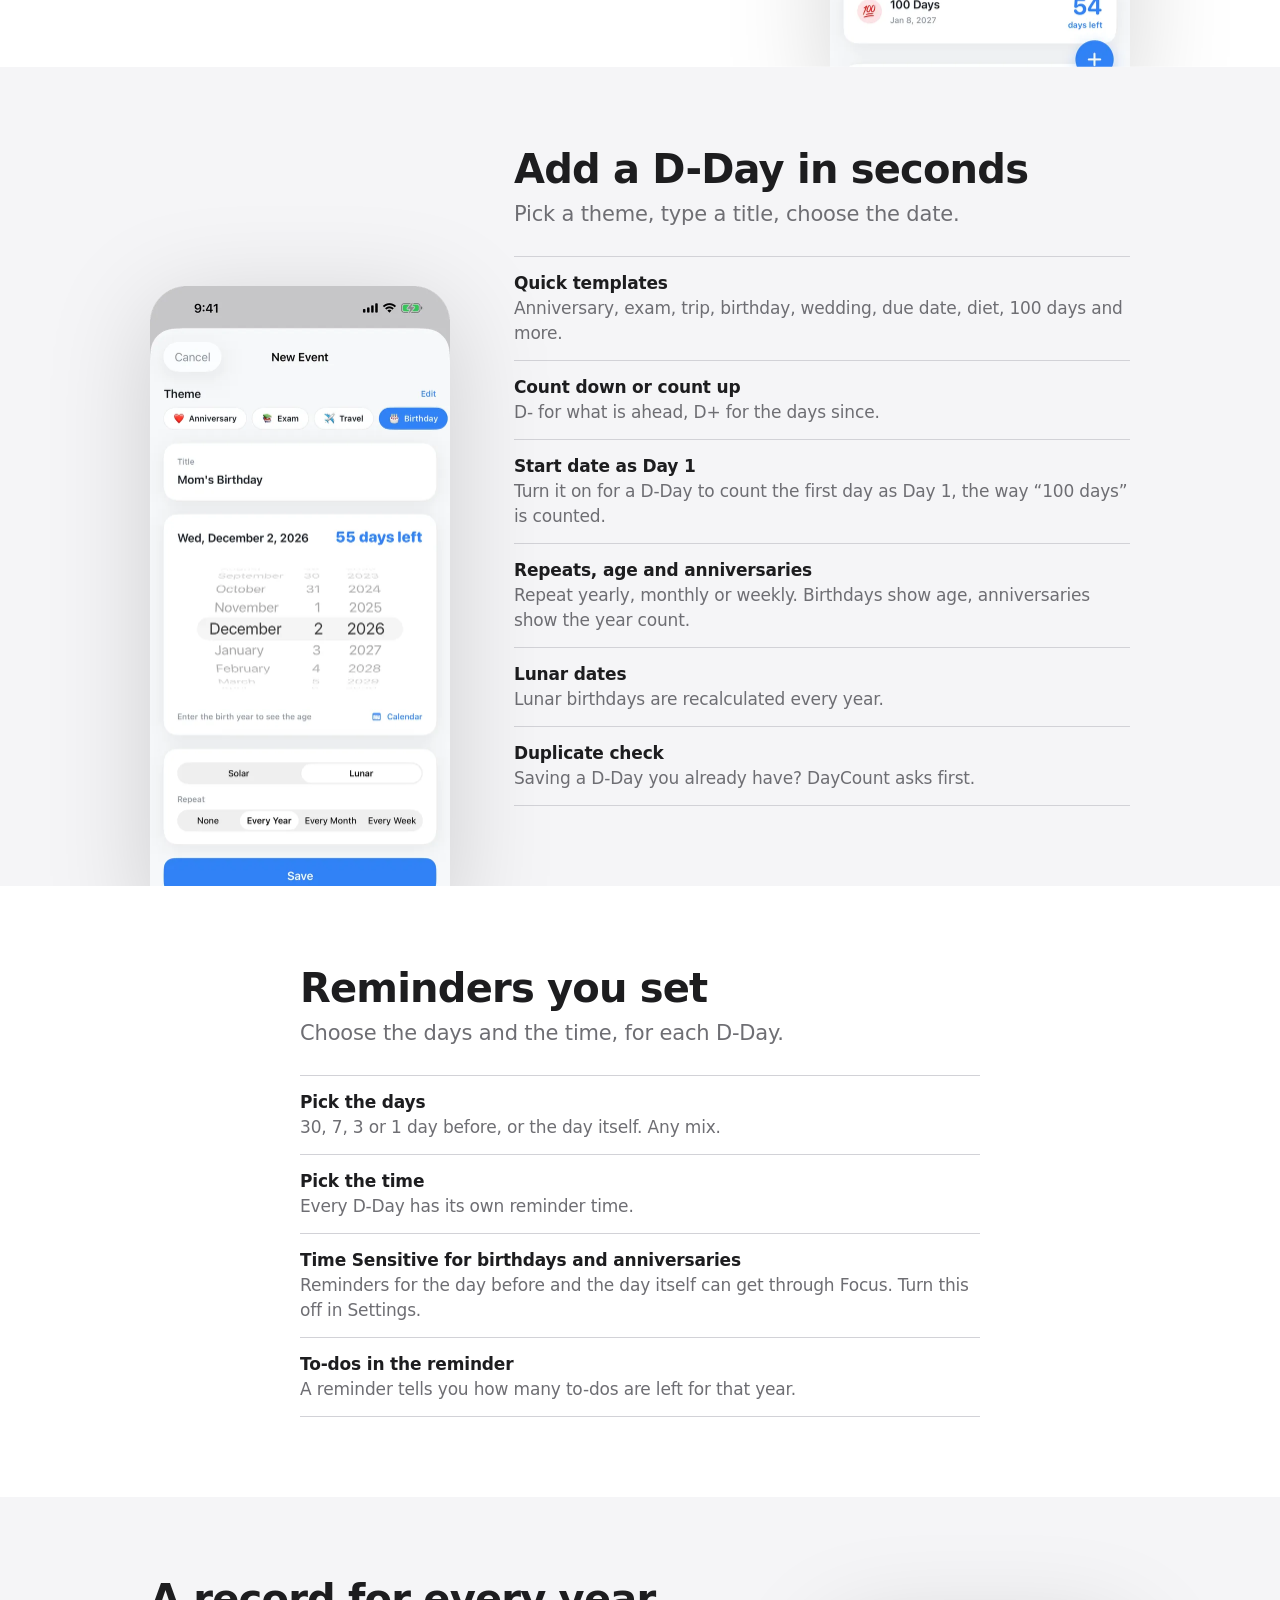
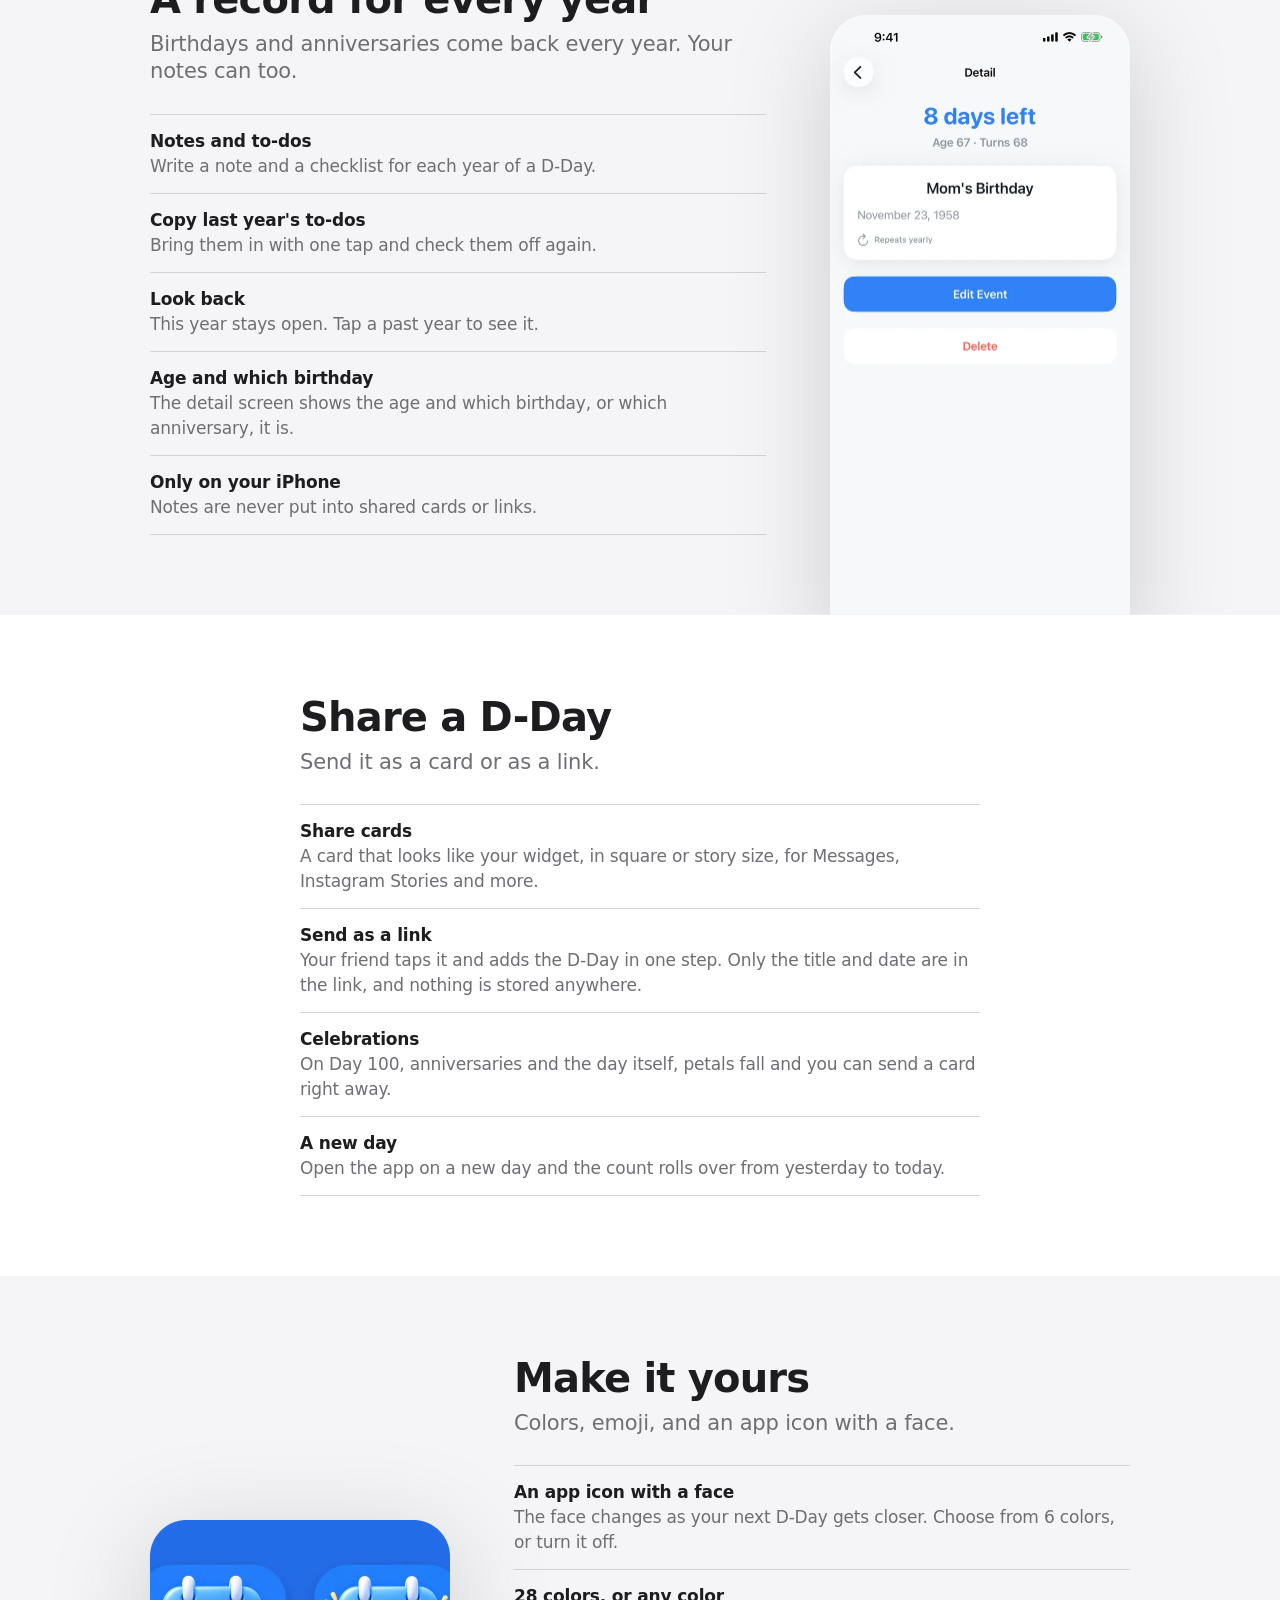
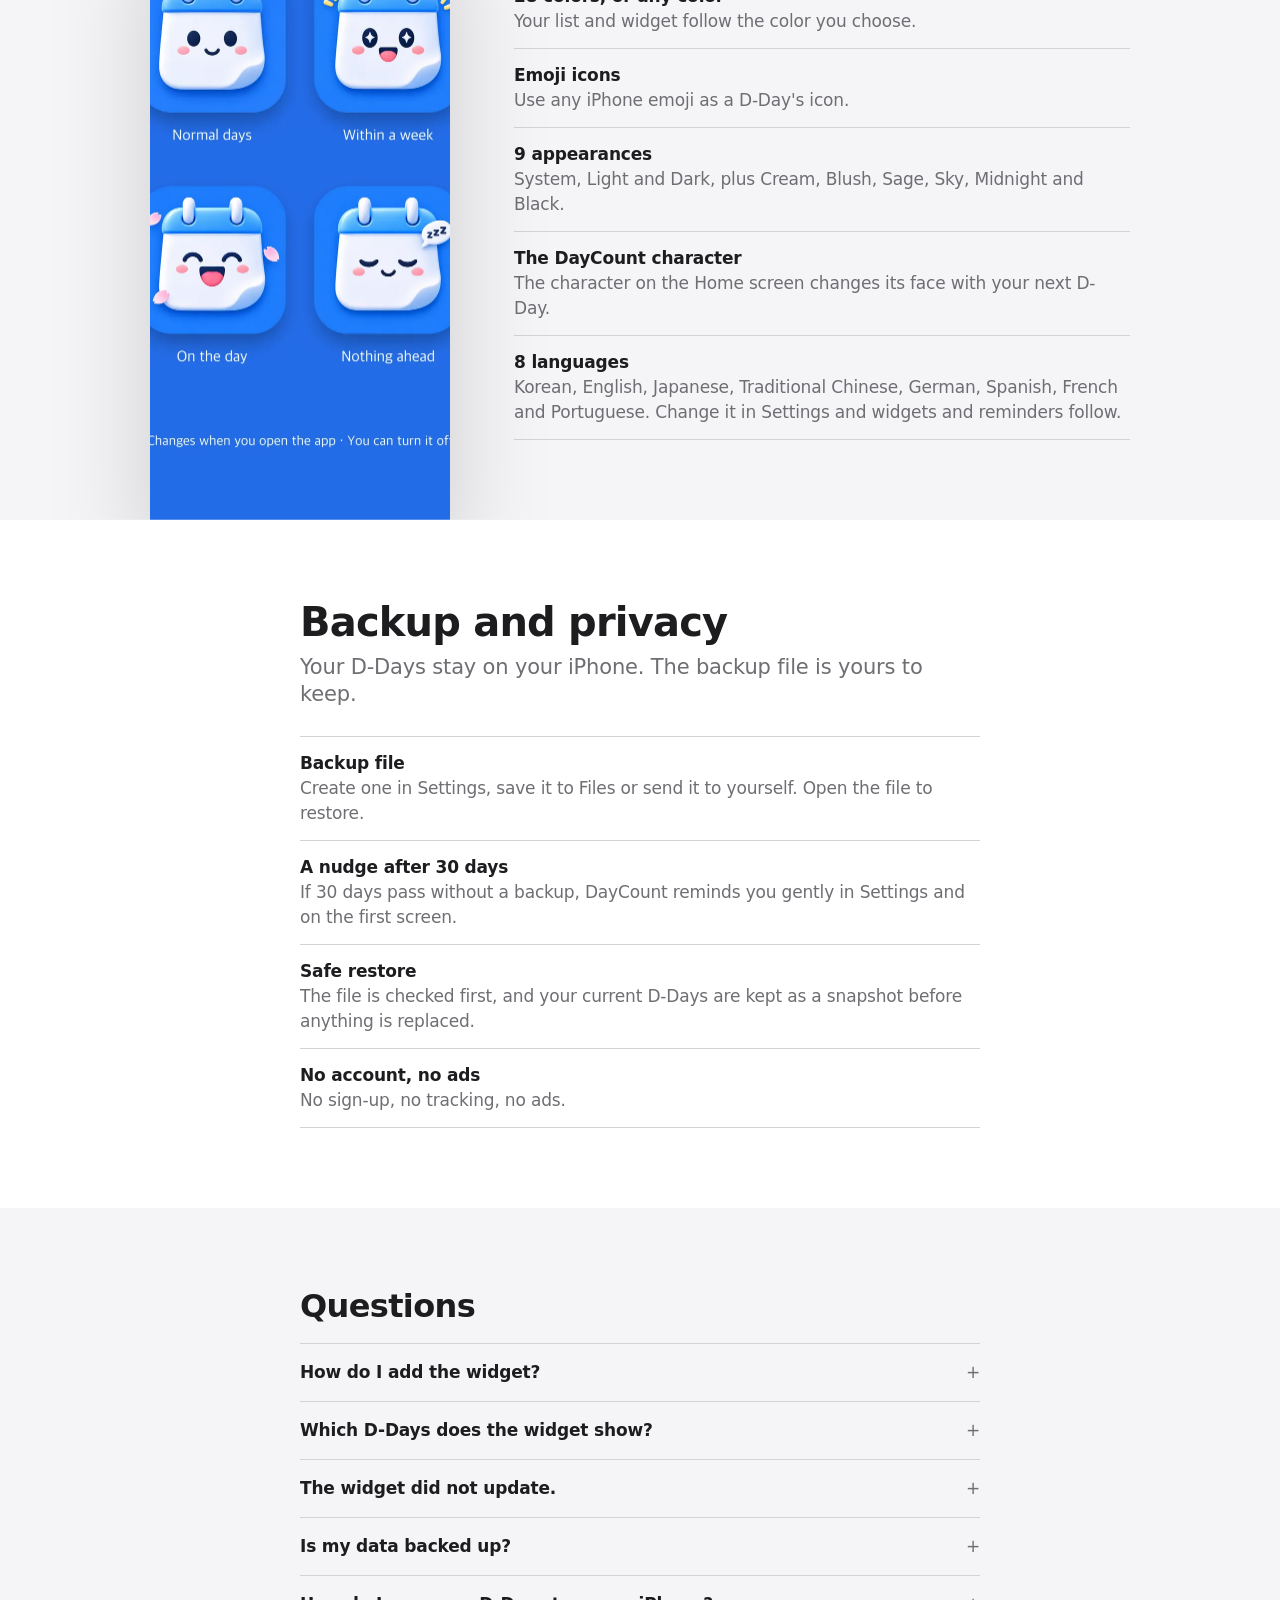
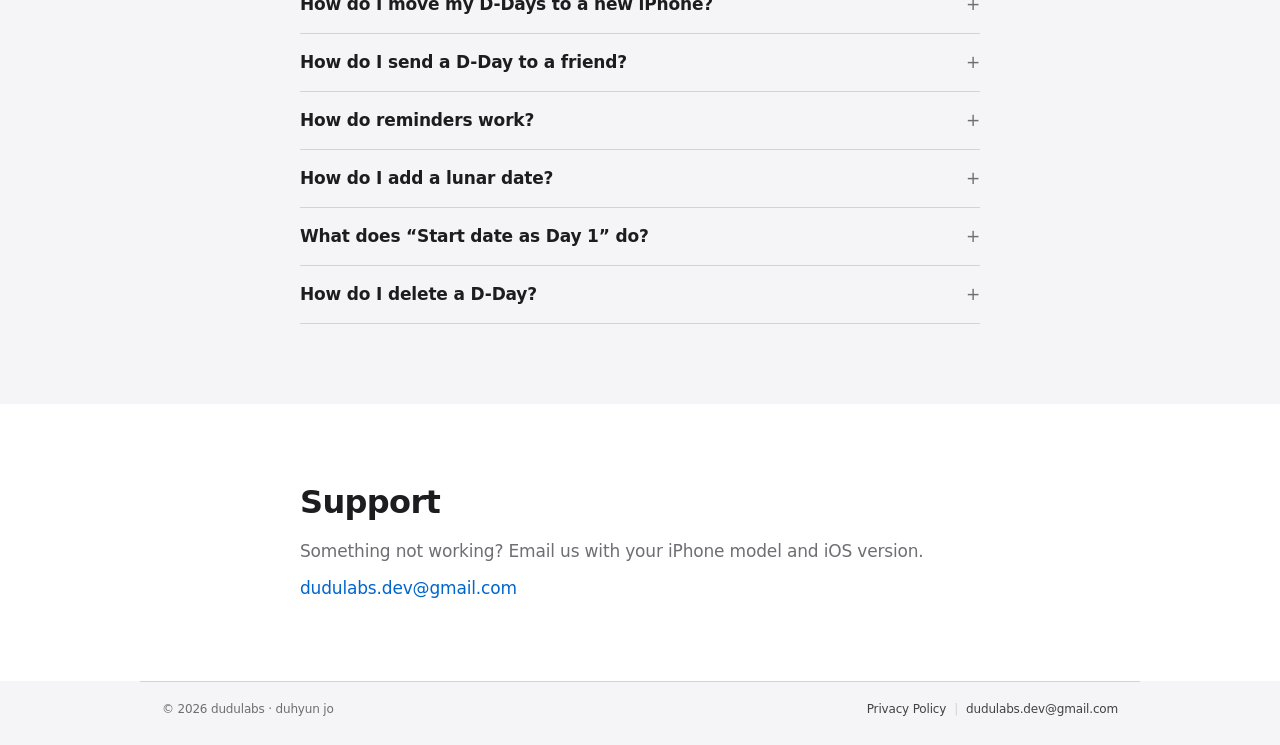
==== commit 5e825451: "DayCount + Muscle Memory pages: all live features by theme with store screenshots, FAQs updated (bac" ====
--- a/daycount/index.html
+++ b/daycount/index.html
@@ -14,10 +14,17 @@
 <a class="app" href="../daycount/"><span lang="en">DayCount</span><span lang="ko">데이카운트</span></a><a class="app" href="../musclememory/"><span lang="en">Muscle Memory</span><span lang="ko">머슬메모리</span></a>
 <button onclick="toggleLang()"><span lang="en">한국어</span><span lang="ko">English</span></button>
 </div></nav>
-<main><section class="tile parch has-shots"><img class="icon" src="../assets/apps/daycount.png" alt="DayCount icon"><h1><span lang="en">DayCount</span><span lang="ko">데이카운트</span></h1><p class="tag"><span lang="en">Countdown widgets for the days that matter.</span><span lang="ko">중요한 날을 홈 화면 위젯으로.</span></p><div class="links"><a class="pill" href="mailto:dudulabs.dev@gmail.com?subject=DayCount%20support"><span lang="en">Contact support</span><span lang="ko">문의하기</span></a><a class="more" href="privacy.html"><span lang="en">Privacy</span><span lang="ko">개인정보처리방침</span></a></div><p class="note"><a class="store" href="https://apps.apple.com/app/id6834637942"><span lang="en">Download on the App Store</span><span lang="ko">App Store에서 받기</span></a></p><div class="shots-wrap"><div class="shots"><img lang="en" src="../assets/shots/dc-widgets-en.png" alt="DayCount widgets" loading="lazy"><img lang="ko" src="../assets/shots/dc-widgets-ko.png" alt="DayCount widgets" loading="lazy"></div></div></section>
-<section class="text"><h2><span lang="en">What it does</span><span lang="ko">기능</span></h2><ul class="feat"><li><span lang="en">Count down to any date, or count up from one (days since)</span><span lang="ko">디데이(남은 날)와 지난 날(D+) 계산</span></li><li><span lang="en">Home Screen widgets: small, medium (4 D-Days) and large (6 D-Days)</span><span lang="ko">홈 화면 위젯: 소형, 중형(디데이 4개), 대형(6개)</span></li><li><span lang="en">Yearly repeat for birthdays and anniversaries</span><span lang="ko">생일·기념일 매년 반복</span></li><li><span lang="en">Lunar calendar dates</span><span lang="ko">음력 날짜 지원</span></li><li><span lang="en">Quick templates: anniversary, exam, trip, birthday, wedding and more</span><span lang="ko">기념일·시험·여행·생일·결혼 등 빠른 템플릿</span></li></ul></section>
-<section class="text" style="padding-top:0"><h2><span lang="en">Questions</span><span lang="ko">자주 묻는 질문</span></h2><details><summary><span lang="en">How do I add the widget?</span><span lang="ko">위젯은 어떻게 붙이나요?</span></summary><p><span lang="en">Touch and hold an empty area of your Home Screen, tap Edit → Add Widget, search for DayCount, choose a size and tap Add Widget.</span><span lang="ko">홈 화면 빈 곳을 길게 누르고 편집 → 위젯 추가 → DayCount를 검색해 크기를 고른 뒤 위젯 추가를 누르세요.</span></p></details><details><summary><span lang="en">Which D-Days does the widget show?</span><span lang="ko">위젯에는 어떤 디데이가 나오나요?</span></summary><p><span lang="en">Favorites first, then the nearest upcoming dates, then past ones.</span><span lang="ko">즐겨찾기 → 가까운 날짜 순 → 지난 날짜 순으로 보여줘요.</span></p></details><details><summary><span lang="en">The widget did not update.</span><span lang="ko">위젯이 바로 안 바뀌어요.</span></summary><p><span lang="en">Widgets refresh automatically at midnight and usually soon after you edit a D-Day. Removing and re-adding the widget forces a refresh.</span><span lang="ko">위젯은 자정마다, 그리고 디데이를 바꾼 뒤 보통 곧 새로고침돼요. 위젯을 지우고 다시 붙이면 바로 바뀌어요.</span></p></details><details><summary><span lang="en">How do I delete a D-Day?</span><span lang="ko">디데이는 어떻게 지우나요?</span></summary><p><span lang="en">Swipe the D-Day left in the list and tap Delete.</span><span lang="ko">목록에서 디데이를 왼쪽으로 밀고 삭제를 누르세요.</span></p></details><details><summary><span lang="en">Is my data backed up?</span><span lang="ko">데이터가 백업되나요?</span></summary><p><span lang="en">D-Days are stored only on your iPhone. Deleting the app deletes them.</span><span lang="ko">디데이는 아이폰에만 저장돼요. 앱을 삭제하면 함께 지워져요.</span></p></details></section>
-<section class="text" style="padding-top:0"><h2><span lang="en">Support</span><span lang="ko">지원</span></h2><p style="color:var(--muted)"><span lang="en">Something not working? Email us with your iPhone model and iOS version.</span><span lang="ko">문제가 있으면 아이폰 모델과 iOS 버전을 같이 적어 메일 주세요.</span></p><p style="margin-top:12px"><a href="mailto:dudulabs.dev@gmail.com?subject=DayCount%20support">dudulabs.dev@gmail.com</a></p></section>
+<main>
+<section class="tile parch has-shots"><img class="icon" src="../assets/apps/daycount.png" alt="DayCount icon"><h1><span lang="en">DayCount</span><span lang="ko">데이카운트</span></h1><p class="tag"><span lang="en">Countdown widgets for the days that matter.</span><span lang="ko">중요한 날을 홈 화면 위젯으로.</span></p><div class="links"><a class="pill" href="mailto:dudulabs.dev@gmail.com?subject=DayCount%20support"><span lang="en">Contact support</span><span lang="ko">문의하기</span></a><a class="more" href="privacy.html"><span lang="en">Privacy</span><span lang="ko">개인정보처리방침</span></a></div><p class="note"><a class="store" href="https://apps.apple.com/app/id6834637942"><span lang="en">Download on the App Store</span><span lang="ko">App Store에서 받기</span></a></p><div class="shots-wrap"><div class="shots"><img lang="en" src="../assets/features/hero-dc-widgets-en.webp" width="560" height="1216" alt="DayCount widgets in small, medium and large sizes" loading="lazy"><img lang="ko" src="../assets/features/hero-dc-widgets-ko.webp" width="560" height="1216" alt="소형·중형·대형 데이카운트 위젯" loading="lazy"></div></div></section>
+<section class="band pics" id="widgets"><div class="wrap"><div class="copy"><h2><span lang="en">Widgets and a tidy list</span><span lang="ko">위젯, 그리고 깔끔한 목록</span></h2><p class="lead"><span lang="en">See every big day without opening the app.</span><span lang="ko">앱을 열지 않아도 중요한 날이 보여요.</span></p><dl><div><dt><span lang="en">Three widget sizes</span><span lang="ko">위젯 3가지 크기</span></dt><dd><span lang="en">Small, medium and large show 1, 4 or 6 D-Days.</span><span lang="ko">소형·중형·대형에 디데이를 1개, 4개, 6개까지 보여 줘요.</span></dd></div><div><dt><span lang="en">Choose what each widget shows</span><span lang="ko">위젯마다 보여 줄 디데이 고르기</span></dt><dd><span lang="en">Touch and hold a widget, tap Edit Widget, and pick its D-Days.</span><span lang="ko">위젯을 길게 눌러 위젯 편집에서 디데이를 골라요.</span></dd></div><div><dt><span lang="en">Sort your way</span><span lang="ko">정렬은 내 마음대로</span></dt><dd><span lang="en">Favorites first, nearest date, recently added, or drag into your own order. Widgets follow it.</span><span lang="ko">즐겨찾기 우선, 가까운 순, 최근 등록 순, 직접 정한 순. 위젯도 같은 순서를 따라요.</span></dd></div><div><dt><span lang="en">Favorites and themes</span><span lang="ko">즐겨찾기와 테마 필터</span></dt><dd><span lang="en">Star the ones that matter and filter the list by theme.</span><span lang="ko">중요한 디데이에 별을 달고, 테마별로 모아 봐요.</span></dd></div><div><dt><span lang="en">Pull to refresh</span><span lang="ko">당겨서 새로고침</span></dt><dd><span lang="en">Pull the list down to recount from today.</span><span lang="ko">목록을 아래로 당기면 오늘 기준으로 다시 계산해요.</span></dd></div></dl></div><div class="pic"><img lang="en" src="../assets/features/dc-home-en.webp" width="600" height="1253" alt="DayCount list with theme filters, favorites and D-Day counts" loading="lazy" decoding="async"><img lang="ko" src="../assets/features/dc-home-ko.webp" width="600" height="1253" alt="테마 필터, 즐겨찾기, 디데이 목록이 보이는 데이카운트 홈 화면" loading="lazy" decoding="async"></div></div></section>
+<section class="band parch pics flip" id="add"><div class="wrap"><div class="copy"><h2><span lang="en">Add a D-Day in seconds</span><span lang="ko">몇 초 만에 디데이 등록</span></h2><p class="lead"><span lang="en">Pick a theme, type a title, choose the date.</span><span lang="ko">테마를 고르고, 제목을 쓰고, 날짜만 고르세요.</span></p><dl><div><dt><span lang="en">Quick templates</span><span lang="ko">빠른 템플릿</span></dt><dd><span lang="en">Anniversary, exam, trip, birthday, wedding, due date, diet, 100 days and more.</span><span lang="ko">기념일·시험·여행·생일·결혼·출산 예정일·다이어트·100일·전역 등.</span></dd></div><div><dt><span lang="en">Count down or count up</span><span lang="ko">남은 날과 지난 날</span></dt><dd><span lang="en">D- for what is ahead, D+ for the days since.</span><span lang="ko">남은 날(D-)과 지난 날(D+)을 모두 세요.</span></dd></div><div><dt><span lang="en">Start date as Day 1</span><span lang="ko">시작일을 1일로</span></dt><dd><span lang="en">Turn it on for a D-Day to count the first day as Day 1, the way “100 days” is counted.</span><span lang="ko">만난 날을 1일로 세는 방식을 디데이마다 켜고 끌 수 있어요.</span></dd></div><div><dt><span lang="en">Repeats, age and anniversaries</span><span lang="ko">반복, 만 나이, 주년</span></dt><dd><span lang="en">Repeat yearly, monthly or weekly. Birthdays show age, anniversaries show the year count.</span><span lang="ko">매년·매월·매주 반복. 생일은 만 나이, 기념일은 주년을 보여 줘요.</span></dd></div><div><dt><span lang="en">Lunar dates</span><span lang="ko">음력 날짜</span></dt><dd><span lang="en">Lunar birthdays are recalculated every year.</span><span lang="ko">음력 생일도 매년 알아서 계산해요.</span></dd></div><div><dt><span lang="en">Duplicate check</span><span lang="ko">중복 확인</span></dt><dd><span lang="en">Saving a D-Day you already have? DayCount asks first.</span><span lang="ko">같은 디데이를 또 저장하려고 하면 먼저 알려 드려요.</span></dd></div></dl></div><div class="pic"><img lang="en" src="../assets/features/dc-composer-en.webp" width="600" height="1253" alt="New D-Day screen with theme chips, a date wheel and repeat options" loading="lazy" decoding="async"><img lang="ko" src="../assets/features/dc-composer-ko.webp" width="600" height="1253" alt="테마 칩, 날짜 휠, 반복 옵션이 있는 새 디데이 화면" loading="lazy" decoding="async"></div></div></section>
+<section class="band noimg" id="reminders"><div class="wrap"><div class="copy"><h2><span lang="en">Reminders you set</span><span lang="ko">알림은 내가 정해요</span></h2><p class="lead"><span lang="en">Choose the days and the time, for each D-Day.</span><span lang="ko">디데이마다 날짜와 시간을 골라요.</span></p><dl><div><dt><span lang="en">Pick the days</span><span lang="ko">알림 날짜</span></dt><dd><span lang="en">30, 7, 3 or 1 day before, or the day itself. Any mix.</span><span lang="ko">30일·7일·3일·1일 전과 당일 중 원하는 만큼 골라요.</span></dd></div><div><dt><span lang="en">Pick the time</span><span lang="ko">알림 시간</span></dt><dd><span lang="en">Every D-Day has its own reminder time.</span><span lang="ko">디데이마다 시간을 따로 정해요.</span></dd></div><div><dt><span lang="en">Time Sensitive for birthdays and anniversaries</span><span lang="ko">기념일은 시간 민감 알림</span></dt><dd><span lang="en">Reminders for the day before and the day itself can get through Focus. Turn this off in Settings.</span><span lang="ko">생일·기념일의 D-1·당일 알림은 집중 모드에서도 놓치지 않아요. 설정에서 끌 수 있어요.</span></dd></div><div><dt><span lang="en">To-dos in the reminder</span><span lang="ko">할 일 개수도 함께</span></dt><dd><span lang="en">A reminder tells you how many to-dos are left for that year.</span><span lang="ko">알림에 그해 남은 할 일 개수도 같이 알려 드려요.</span></dd></div></dl></div></div></section>
+<section class="band parch pics" id="year"><div class="wrap"><div class="copy"><h2><span lang="en">A record for every year</span><span lang="ko">해마다 남기는 기록</span></h2><p class="lead"><span lang="en">Birthdays and anniversaries come back every year. Your notes can too.</span><span lang="ko">해마다 돌아오는 날, 그해의 메모도 남겨 두세요.</span></p><dl><div><dt><span lang="en">Notes and to-dos</span><span lang="ko">메모와 할 일</span></dt><dd><span lang="en">Write a note and a checklist for each year of a D-Day.</span><span lang="ko">디데이마다 그해의 메모와 할 일을 적어요.</span></dd></div><div><dt><span lang="en">Copy last year's to-dos</span><span lang="ko">작년 할 일 가져오기</span></dt><dd><span lang="en">Bring them in with one tap and check them off again.</span><span lang="ko">한 번에 가져와 올해 다시 체크해요.</span></dd></div><div><dt><span lang="en">Look back</span><span lang="ko">지난해 다시 보기</span></dt><dd><span lang="en">This year stays open. Tap a past year to see it.</span><span lang="ko">올해는 펼쳐져 있고, 지난해는 눌러서 볼 수 있어요.</span></dd></div><div><dt><span lang="en">Age and which birthday</span><span lang="ko">나이와 몇 번째</span></dt><dd><span lang="en">The detail screen shows the age and which birthday, or which anniversary, it is.</span><span lang="ko">상세 화면에 만 나이와 몇 번째 생일(또는 주년)인지 나와요.</span></dd></div><div><dt><span lang="en">Only on your iPhone</span><span lang="ko">내 아이폰에만</span></dt><dd><span lang="en">Notes are never put into shared cards or links.</span><span lang="ko">기록은 공유 카드나 링크에 들어가지 않아요.</span></dd></div></dl></div><div class="pic"><img lang="en" src="../assets/features/dc-detail-en.webp" width="600" height="1253" alt="D-Day detail screen with age, which birthday it is, and Edit and Delete buttons" loading="lazy" decoding="async"><img lang="ko" src="../assets/features/dc-detail-ko.webp" width="600" height="1253" alt="만 나이와 몇 번째 생일인지, 수정·삭제 버튼이 보이는 디데이 상세 화면" loading="lazy" decoding="async"></div></div></section>
+<section class="band noimg" id="share"><div class="wrap"><div class="copy"><h2><span lang="en">Share a D-Day</span><span lang="ko">디데이 나누기</span></h2><p class="lead"><span lang="en">Send it as a card or as a link.</span><span lang="ko">카드로, 링크로 보내 보세요.</span></p><dl><div><dt><span lang="en">Share cards</span><span lang="ko">카드 공유</span></dt><dd><span lang="en">A card that looks like your widget, in square or story size, for Messages, Instagram Stories and more.</span><span lang="ko">위젯 모양 카드를 정사각형이나 스토리 크기로 만들어 카카오톡·인스타그램 스토리·메시지로 보내요.</span></dd></div><div><dt><span lang="en">Send as a link</span><span lang="ko">링크로 보내기</span></dt><dd><span lang="en">Your friend taps it and adds the D-Day in one step. Only the title and date are in the link, and nothing is stored anywhere.</span><span lang="ko">받은 사람이 링크를 누르면 바로 추가돼요. 제목과 날짜만 담기고, 어디에도 저장되지 않아요.</span></dd></div><div><dt><span lang="en">Celebrations</span><span lang="ko">기념일 축하</span></dt><dd><span lang="en">On Day 100, anniversaries and the day itself, petals fall and you can send a card right away.</span><span lang="ko">100일째, N주년, 디데이 당일에는 꽃잎과 축하 문구가 나와요. 바로 카드로 보낼 수 있어요.</span></dd></div><div><dt><span lang="en">A new day</span><span lang="ko">하루가 지나면</span></dt><dd><span lang="en">Open the app on a new day and the count rolls over from yesterday to today.</span><span lang="ko">앱을 열면 남은 날이 어제에서 오늘로 넘어가는 모습을 보여 줘요.</span></dd></div></dl></div></div></section>
+<section class="band parch pics flip" id="style"><div class="wrap"><div class="copy"><h2><span lang="en">Make it yours</span><span lang="ko">내 취향대로</span></h2><p class="lead"><span lang="en">Colors, emoji, and an app icon with a face.</span><span lang="ko">색, 이모지, 그리고 표정이 바뀌는 앱 아이콘.</span></p><dl><div><dt><span lang="en">An app icon with a face</span><span lang="ko">표정이 바뀌는 앱 아이콘</span></dt><dd><span lang="en">The face changes as your next D-Day gets closer. Choose from 6 colors, or turn it off.</span><span lang="ko">디데이가 다가오면 표정이 바뀌어요. 6가지 색 중에 고르고, 끌 수도 있어요.</span></dd></div><div><dt><span lang="en">28 colors, or any color</span><span lang="ko">28가지 색, 또는 직접</span></dt><dd><span lang="en">Your list and widget follow the color you choose.</span><span lang="ko">고른 색으로 목록과 위젯이 바뀌어요. 원하는 색을 직접 골라도 돼요.</span></dd></div><div><dt><span lang="en">Emoji icons</span><span lang="ko">이모지 아이콘</span></dt><dd><span lang="en">Use any iPhone emoji as a D-Day's icon.</span><span lang="ko">디데이마다 원하는 이모지를 아이콘으로 써요.</span></dd></div><div><dt><span lang="en">9 appearances</span><span lang="ko">화면 모드 9가지</span></dt><dd><span lang="en">System, Light and Dark, plus Cream, Blush, Sage, Sky, Midnight and Black.</span><span lang="ko">시스템·라이트·다크에 크림·블러시·세이지·스카이·미드나잇·블랙.</span></dd></div><div><dt><span lang="en">The DayCount character</span><span lang="ko">홈 화면 캐릭터</span></dt><dd><span lang="en">The character on the Home screen changes its face with your next D-Day.</span><span lang="ko">홈 화면의 캐릭터가 다가오는 디데이에 따라 표정을 바꿔요.</span></dd></div><div><dt><span lang="en">8 languages</span><span lang="ko">8개 언어</span></dt><dd><span lang="en">Korean, English, Japanese, Traditional Chinese, German, Spanish, French and Portuguese. Change it in Settings and widgets and reminders follow.</span><span lang="ko">한국어·영어·일본어·중국어(번체)·독일어·스페인어·프랑스어·포르투갈어. 설정에서 바꾸면 위젯과 알림도 바로 바뀌어요.</span></dd></div></dl></div><div class="pic"><img lang="en" src="../assets/features/dc-icon-en.webp" width="600" height="1253" alt="Four DayCount app icon faces that change as a D-Day gets closer" loading="lazy" decoding="async"><img lang="ko" src="../assets/features/dc-icon-ko.webp" width="600" height="1253" alt="디데이가 다가오면 바뀌는 데이카운트 앱 아이콘 표정 4가지" loading="lazy" decoding="async"></div></div></section>
+<section class="band noimg" id="backup"><div class="wrap"><div class="copy"><h2><span lang="en">Backup and privacy</span><span lang="ko">백업, 그리고 개인정보</span></h2><p class="lead"><span lang="en">Your D-Days stay on your iPhone. The backup file is yours to keep.</span><span lang="ko">디데이는 내 아이폰에만 있어요. 백업 파일은 직접 보관해요.</span></p><dl><div><dt><span lang="en">Backup file</span><span lang="ko">백업 파일</span></dt><dd><span lang="en">Create one in Settings, save it to Files or send it to yourself. Open the file to restore.</span><span lang="ko">설정에서 만들어 파일 앱에 저장하거나 카카오톡 ‘나와의 채팅’·메일로 보내 두세요. 그 파일을 열면 바로 불러와요.</span></dd></div><div><dt><span lang="en">A nudge after 30 days</span><span lang="ko">30일이 지나면 알림</span></dt><dd><span lang="en">If 30 days pass without a backup, DayCount reminds you gently in Settings and on the first screen.</span><span lang="ko">백업한 지 30일이 지나면 설정과 첫 화면에서 가볍게 알려 드려요.</span></dd></div><div><dt><span lang="en">Safe restore</span><span lang="ko">안전한 불러오기</span></dt><dd><span lang="en">The file is checked first, and your current D-Days are kept as a snapshot before anything is replaced.</span><span lang="ko">파일을 먼저 확인하고, 바꾸기 전에 지금 디데이를 따로 보관해요.</span></dd></div><div><dt><span lang="en">No account, no ads</span><span lang="ko">가입도 광고도 없어요</span></dt><dd><span lang="en">No sign-up, no tracking, no ads.</span><span lang="ko">로그인, 추적, 광고가 없어요.</span></dd></div></dl></div></div></section>
+<section class="band noimg small parch" id="faq"><div class="wrap"><h2><span lang="en">Questions</span><span lang="ko">자주 묻는 질문</span></h2><div style="margin-top:18px"><details><summary><span lang="en">How do I add the widget?</span><span lang="ko">위젯은 어떻게 붙이나요?</span></summary><p><span lang="en">Touch and hold an empty area of your Home Screen, tap Edit → Add Widget, search for DayCount, choose a size and tap Add Widget.</span><span lang="ko">홈 화면 빈 곳을 길게 누르고 편집 → 위젯 추가 → DayCount를 검색해 크기를 고른 뒤 위젯 추가를 누르세요.</span></p></details><details><summary><span lang="en">Which D-Days does the widget show?</span><span lang="ko">위젯에는 어떤 디데이가 나오나요?</span></summary><p><span lang="en">By default, the same order as your list in the app, which follows the sort option you chose. To pick them yourself, touch and hold the widget, tap Edit Widget and choose the D-Days. Small shows 1, medium 4 and large 6.</span><span lang="ko">기본은 앱 목록과 같은 순서예요. 앱에서 고른 정렬을 따라가요. 직접 고르려면 위젯을 길게 눌러 위젯 편집에서 디데이를 고르세요. 소형은 1개, 중형은 4개, 대형은 6개까지 보여요.</span></p></details><details><summary><span lang="en">The widget did not update.</span><span lang="ko">위젯이 바로 안 바뀌어요.</span></summary><p><span lang="en">Widgets refresh automatically at midnight and usually soon after you edit a D-Day. Pulling the list down in the app recounts from today and reloads them. Removing and re-adding the widget also forces a refresh.</span><span lang="ko">위젯은 자정마다, 그리고 디데이를 바꾼 뒤 보통 곧 새로고침돼요. 앱에서 목록을 아래로 당기면 오늘 기준으로 다시 계산하고 위젯도 다시 불러와요. 위젯을 지우고 다시 붙여도 바로 바뀌어요.</span></p></details><details><summary><span lang="en">Is my data backed up?</span><span lang="ko">데이터가 백업되나요?</span></summary><p><span lang="en">D-Days are stored only on your iPhone and there is no cloud sync. In Settings you can create a backup file and save it to Files or send it to yourself. DayCount reminds you if 30 days pass without a backup. Without a backup file, deleting the app deletes your D-Days.</span><span lang="ko">디데이는 아이폰에만 저장되고 클라우드 동기화는 없어요. 설정에서 백업 파일을 만들어 파일 앱에 저장하거나 나에게 보내 둘 수 있어요. 백업한 지 30일이 지나면 알려 드려요. 백업 파일이 없으면 앱을 삭제할 때 디데이도 함께 지워져요.</span></p></details><details><summary><span lang="en">How do I move my D-Days to a new iPhone?</span><span lang="ko">새 아이폰으로 옮기려면요?</span></summary><p><span lang="en">Create a backup file in Settings and send it to yourself. On the new iPhone, install DayCount, open the file and choose DayCount, or use the restore option in Settings. The backup holds your D-Days, yearly notes and to-dos, reminder settings and sort order. App language, appearance, icon color and which D-Days each widget shows are not included.</span><span lang="ko">설정에서 백업 파일을 만들어 나에게 보내 두세요. 새 아이폰에 데이카운트를 설치하고 그 파일을 열어 데이카운트를 고르거나, 설정의 불러오기를 쓰면 돼요. 디데이, 해마다 기록, 알림 설정, 정렬 순서가 담겨요. 앱 언어, 화면 모드, 아이콘 색, 위젯별 디데이 선택은 담기지 않아요.</span></p></details><details><summary><span lang="en">How do I send a D-Day to a friend?</span><span lang="ko">친구에게 디데이를 보내려면요?</span></summary><p><span lang="en">Open the D-Day and tap Share. Send a card image, or a link. When your friend taps the link, DayCount asks whether to add it. The link holds only the title and date, and your notes are left out. If they do not have the app, the link opens a page with an App Store button.</span><span lang="ko">디데이 상세 화면에서 공유를 누르세요. 카드 이미지나 링크를 보낼 수 있어요. 받은 사람이 링크를 누르면 데이카운트에서 추가할지 물어봐요. 링크에는 제목과 날짜만 담기고 메모는 빠져요. 앱이 없으면 App Store 버튼이 있는 페이지가 열려요.</span></p></details><details><summary><span lang="en">How do reminders work?</span><span lang="ko">알림은 어떻게 설정하나요?</span></summary><p><span lang="en">When you add or edit a D-Day, choose which days to be reminded (30, 7, 3 or 1 day before, or the day itself) and the time. You can turn reminders off in Settings. Count-up D-Days have no reminders. For Time Sensitive reminders to come through a Focus, also allow DayCount in the Focus settings of iOS.</span><span lang="ko">디데이를 등록하거나 고칠 때 알림 날짜(30일·7일·3일·1일 전, 당일)와 시간을 고르세요. 설정에서 알림을 끌 수 있어요. 지난 날(D+) 디데이에는 알림이 없어요. 시간 민감 알림이 집중 모드 중에도 오게 하려면 iOS 설정의 집중 모드에서 데이카운트를 허용해 두세요.</span></p></details><details><summary><span lang="en">How do I add a lunar date?</span><span lang="ko">음력 날짜는 어떻게 넣나요?</span></summary><p><span lang="en">In the new D-Day screen, switch the date from Solar to Lunar. With yearly repeat on, the date is recalculated every year.</span><span lang="ko">새 디데이 화면에서 날짜를 양력에서 음력으로 바꾸세요. 매년 반복을 켜 두면 해마다 날짜를 다시 계산해요.</span></p></details><details><summary><span lang="en">What does “Start date as Day 1” do?</span><span lang="ko">‘시작일을 1일로’는 뭔가요?</span></summary><p><span lang="en">For a D-Day in the past, turning it on counts the start date as Day 1 (shown as Day N), so “Day 100” lands 99 days after the start. Off, the start date is D+0 and you see D+N.</span><span lang="ko">지난 날 디데이에서 켜면 시작한 날을 1일로 세어 N일째로 보여 줘요. 그래서 100일째는 시작일 + 99일이에요. 끄면 시작일이 D+0이고 D+N으로 보여요.</span></p></details><details><summary><span lang="en">How do I delete a D-Day?</span><span lang="ko">디데이는 어떻게 지우나요?</span></summary><p><span lang="en">Swipe the D-Day left in the list and tap Delete, then confirm. The confirmation shows which D-Day you are deleting.</span><span lang="ko">목록에서 디데이를 왼쪽으로 밀고 삭제를 누른 뒤 확인하세요. 확인창에 어떤 디데이인지 이름이 나와요.</span></p></details></div></div></section>
+<section class="band noimg small" id="support"><div class="wrap"><h2><span lang="en">Support</span><span lang="ko">지원</span></h2><p style="color:var(--muted);margin-top:18px"><span lang="en">Something not working? Email us with your iPhone model and iOS version.</span><span lang="ko">문제가 있으면 아이폰 모델과 iOS 버전을 같이 적어 메일 주세요.</span></p><p style="margin-top:12px"><a href="mailto:dudulabs.dev@gmail.com?subject=DayCount%20support">dudulabs.dev@gmail.com</a></p></div></section>
 </main>
 <footer><div class="in">
 <span>© 2026 dudulabs · duhyun jo</span>
--- a/style.css
+++ b/style.css
@@ -59,3 +59,24 @@
  .shots img:nth-child(n+3){display:none}
 }
 @media (max-width:480px){.gnav .app{display:none}}
+/* app detail pages: theme bands (headline + one-line items, optional screenshot bleeding off the bottom) */
+.band{padding:80px 22px;background:var(--canvas)}.band.parch{background:var(--parch)}
+.band .wrap{max-width:980px;margin:0 auto;display:grid;grid-template-columns:minmax(0,1fr) 300px;column-gap:64px;align-items:end}
+.band.flip .wrap{grid-template-columns:300px minmax(0,1fr)}.band.flip .copy{order:2}.band.flip .pic{order:1}
+.band.noimg .wrap{display:block;max-width:680px}
+.band.pics{padding-bottom:0;overflow:hidden}.band.pics .copy{padding-bottom:80px}
+.band h2{font-size:40px;font-weight:600;line-height:1.1;letter-spacing:-.02em}
+.band.noimg.small h2{font-size:32px;line-height:1.15}
+.band .lead{font-size:21px;line-height:1.3;color:var(--muted);margin-top:10px}
+.band dl{margin-top:28px}
+.band dl>div{padding:14px 0;border-top:1px solid var(--line)}.band dl>div:last-child{border-bottom:1px solid var(--line)}
+.band dt{font-weight:600}.band dd{color:var(--muted)}
+.band .pic{height:620px;padding-top:20px;clip-path:inset(-120px -160px 0 -160px)}
+.band .pic img{display:block;width:300px;height:auto;margin:0 auto;filter:drop-shadow(0 20px 50px rgba(0,0,0,.16))}
+.band .small-note{margin-top:12px;color:var(--muted);font-size:14px}
+@media (max-width:734px){
+ .band{padding:56px 22px}.band.pics{padding-bottom:0}.band.pics .copy{padding-bottom:40px}
+ .band .wrap,.band.flip .wrap{grid-template-columns:minmax(0,1fr)}.band.flip .copy{order:1}.band.flip .pic{order:2}
+ .band h2{font-size:30px}.band.noimg.small h2{font-size:28px}.band .lead{font-size:19px}
+ .band .pic{height:400px}.band .pic img{width:240px}
+}
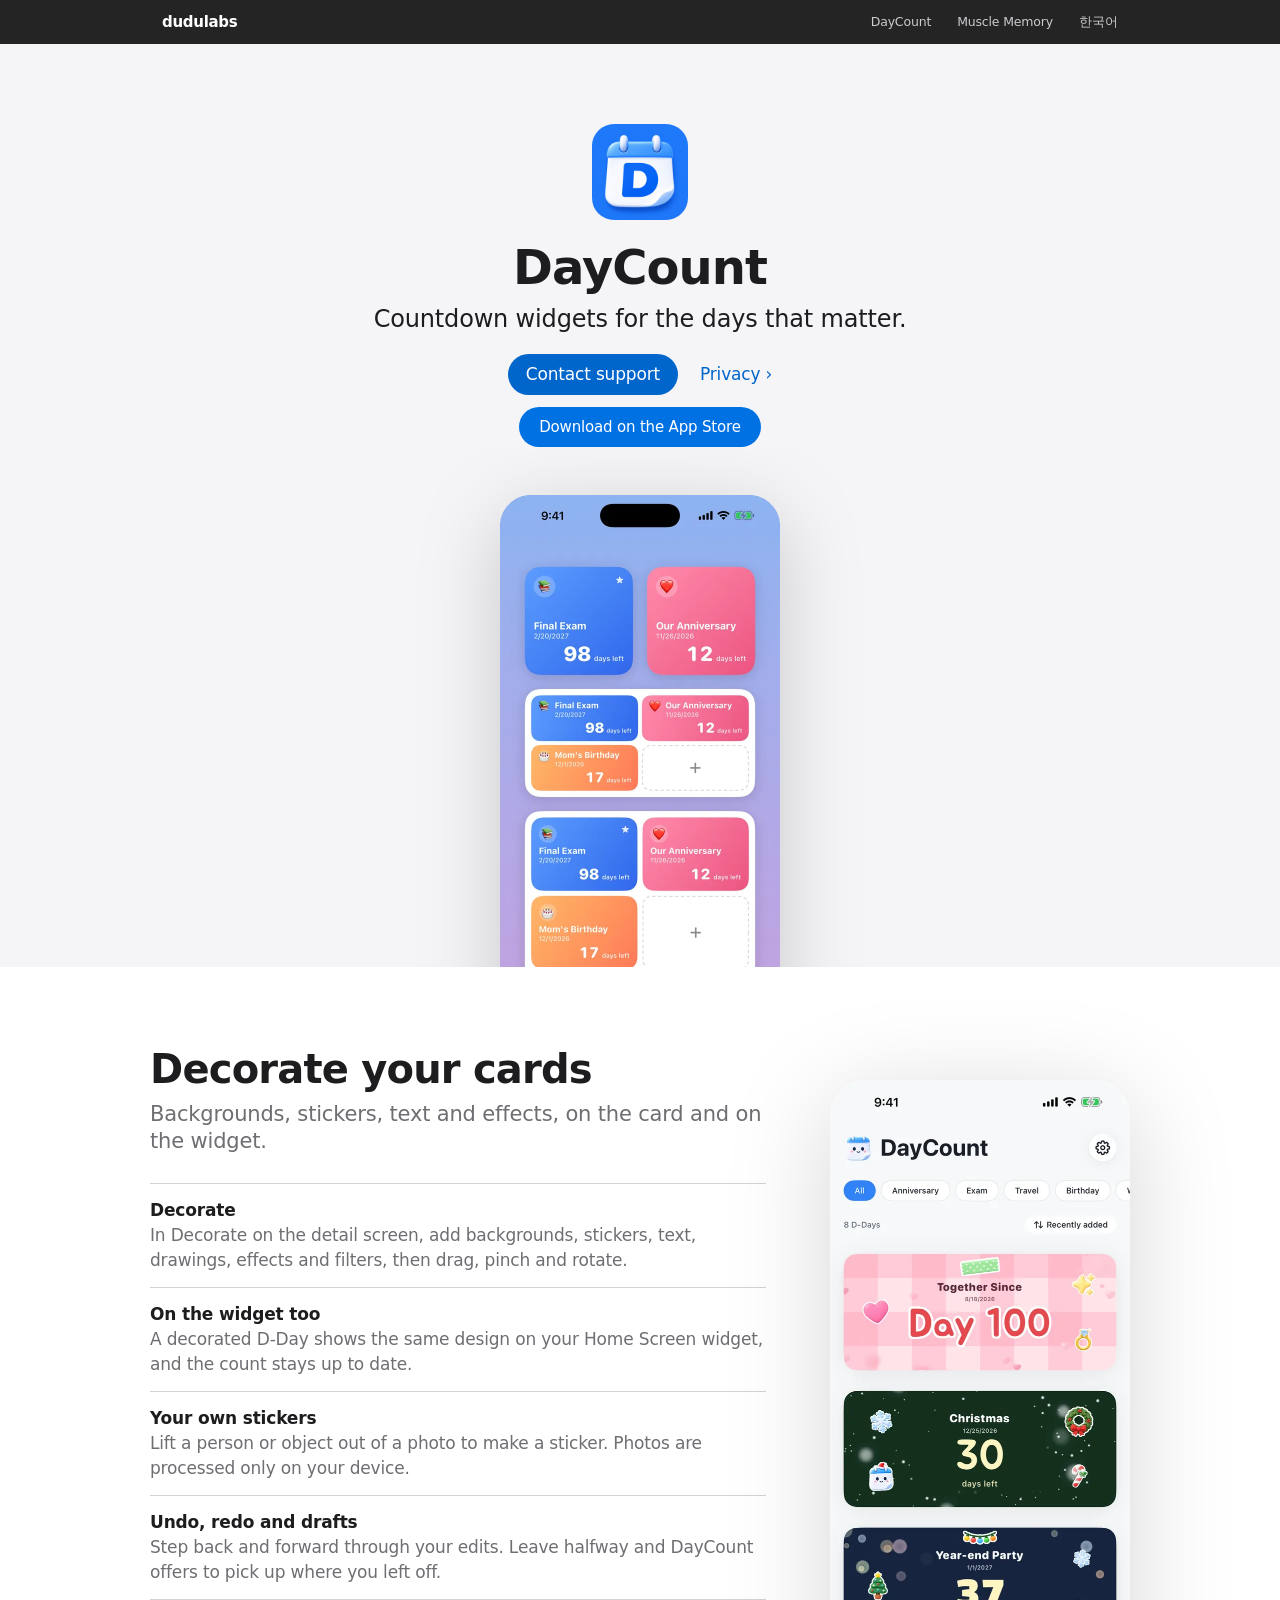
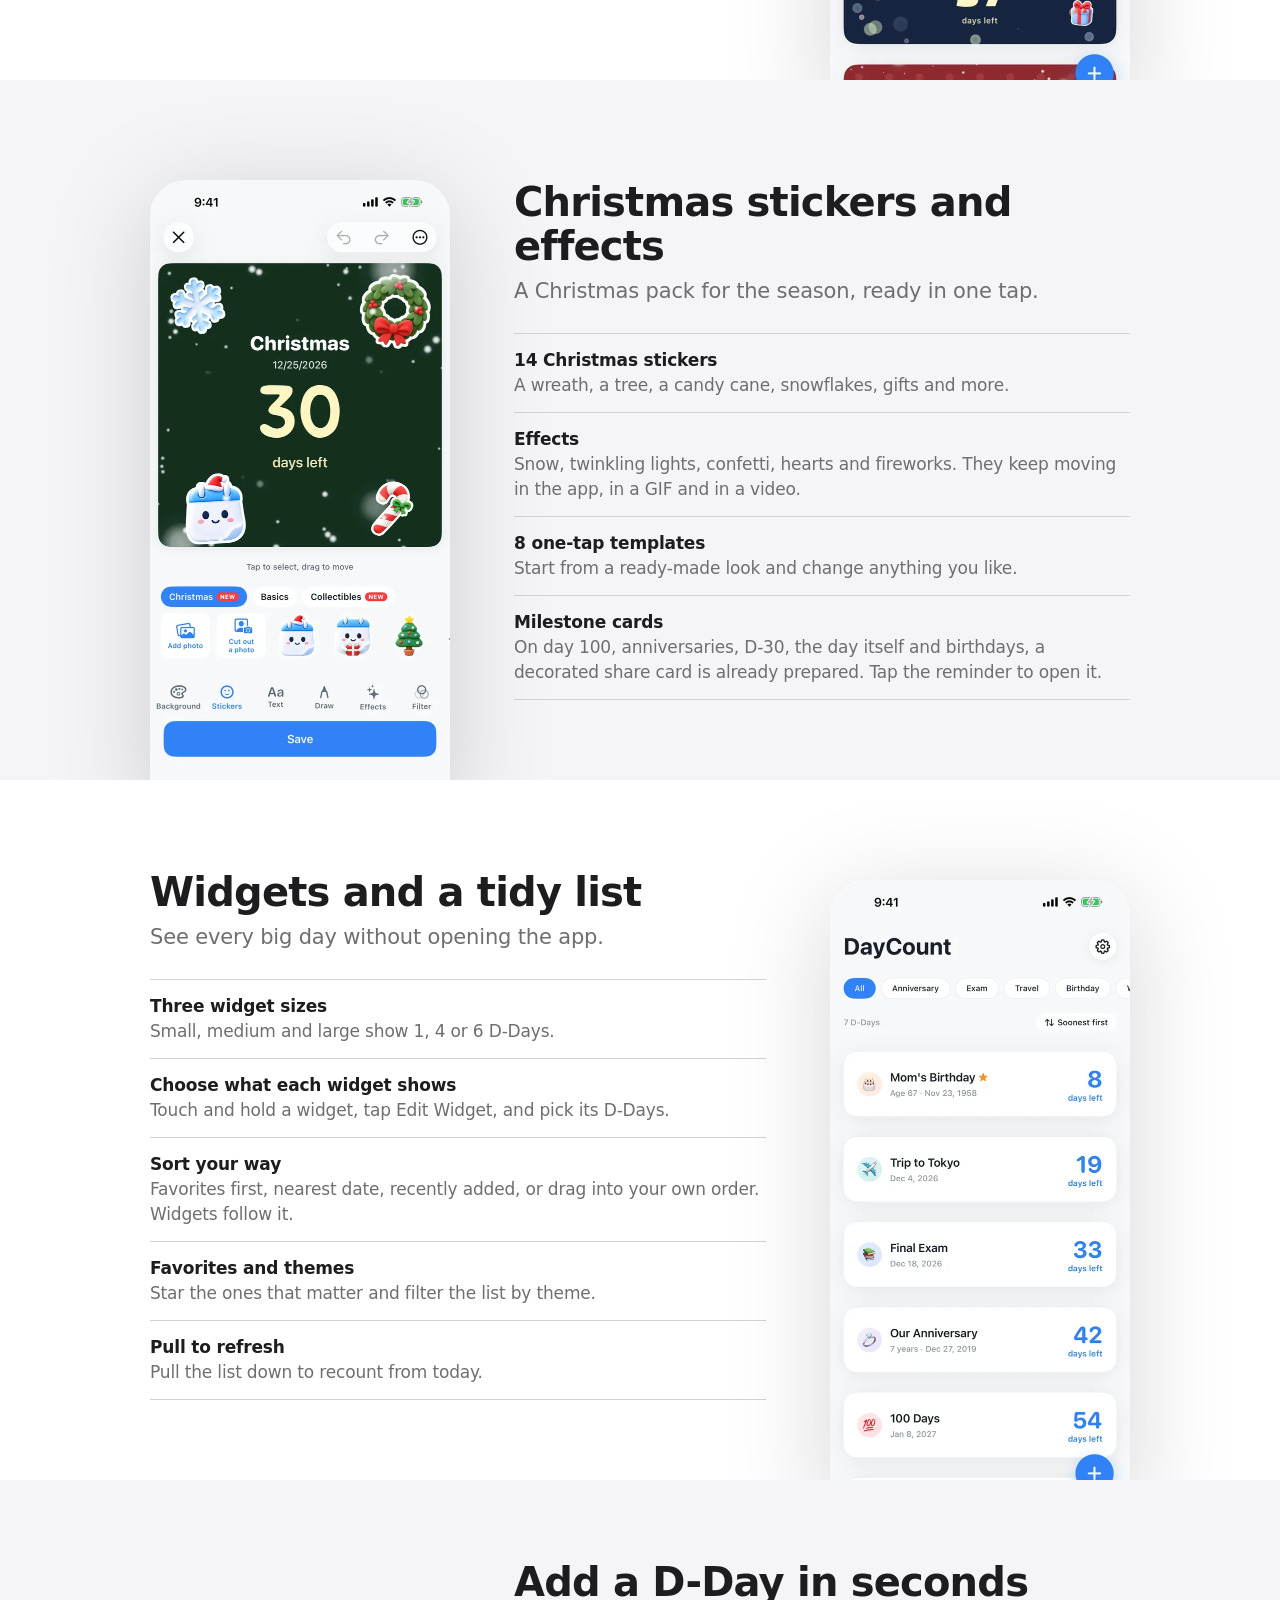
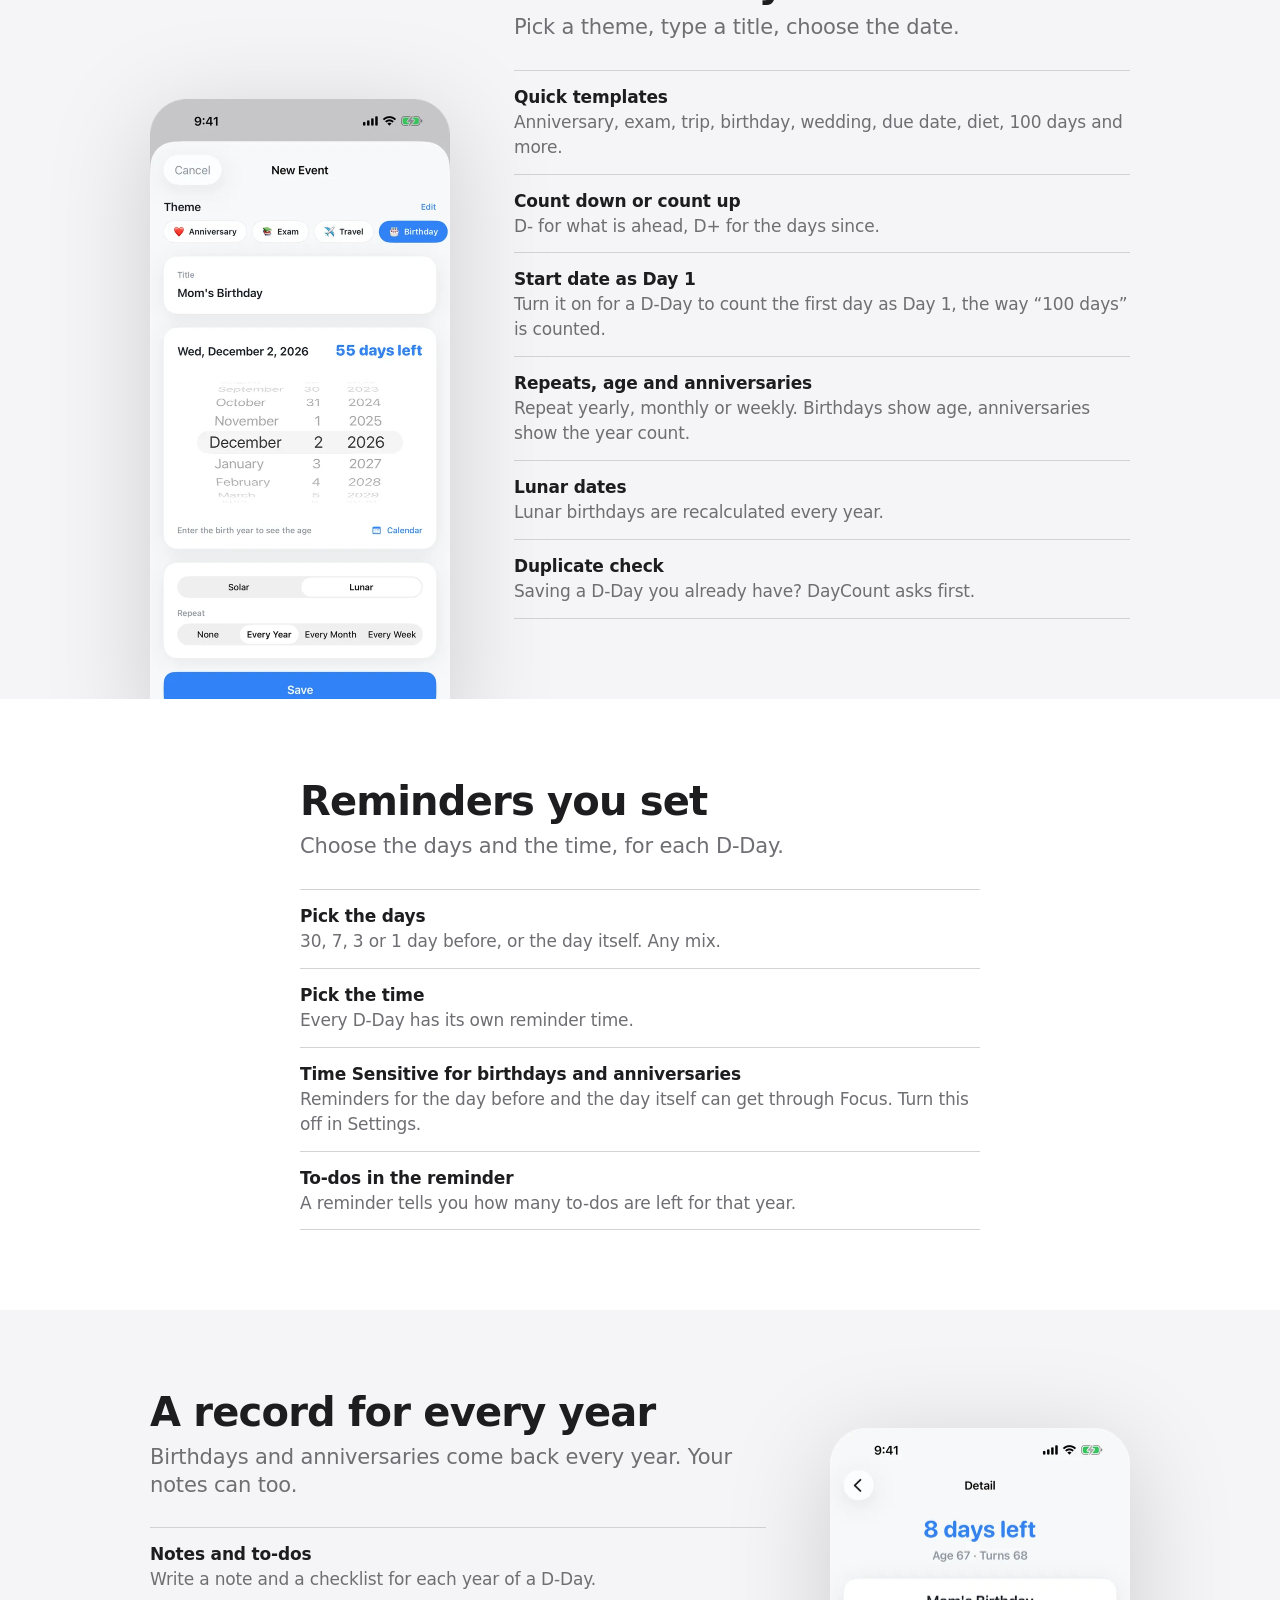
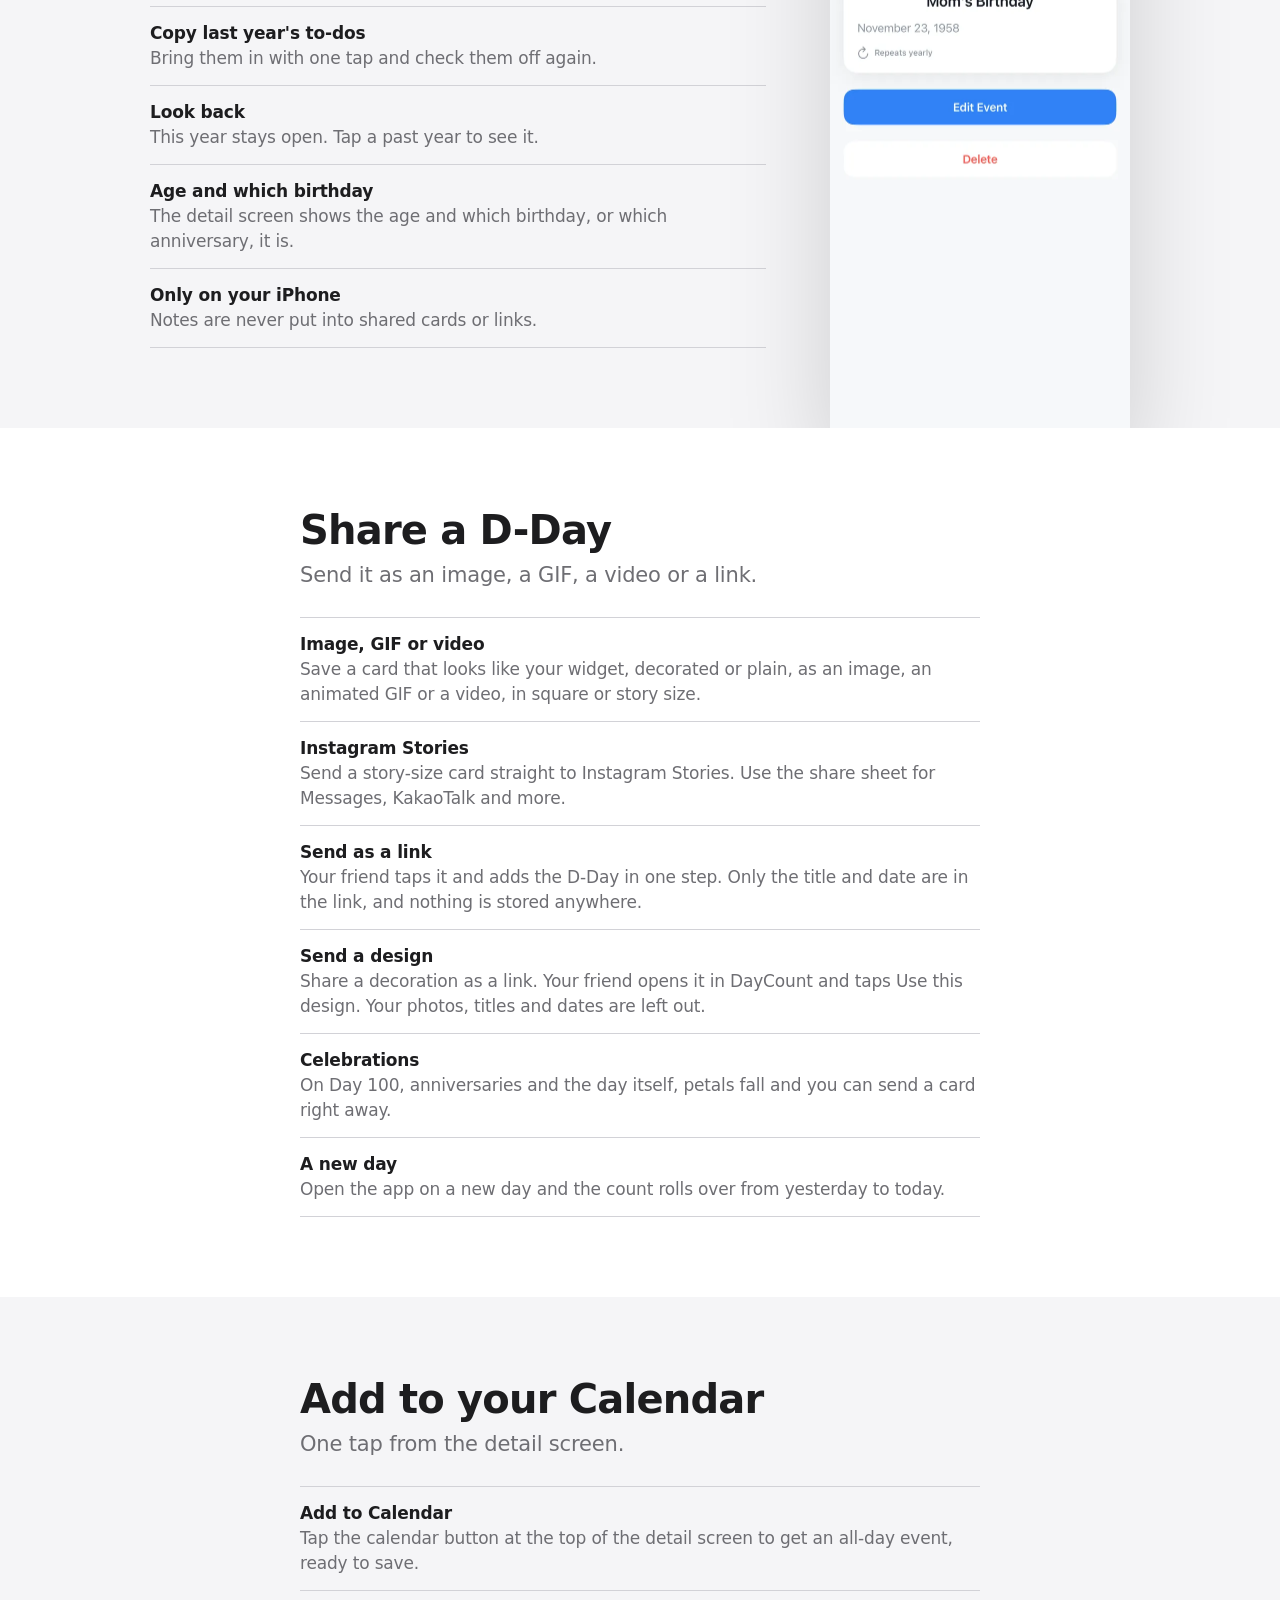
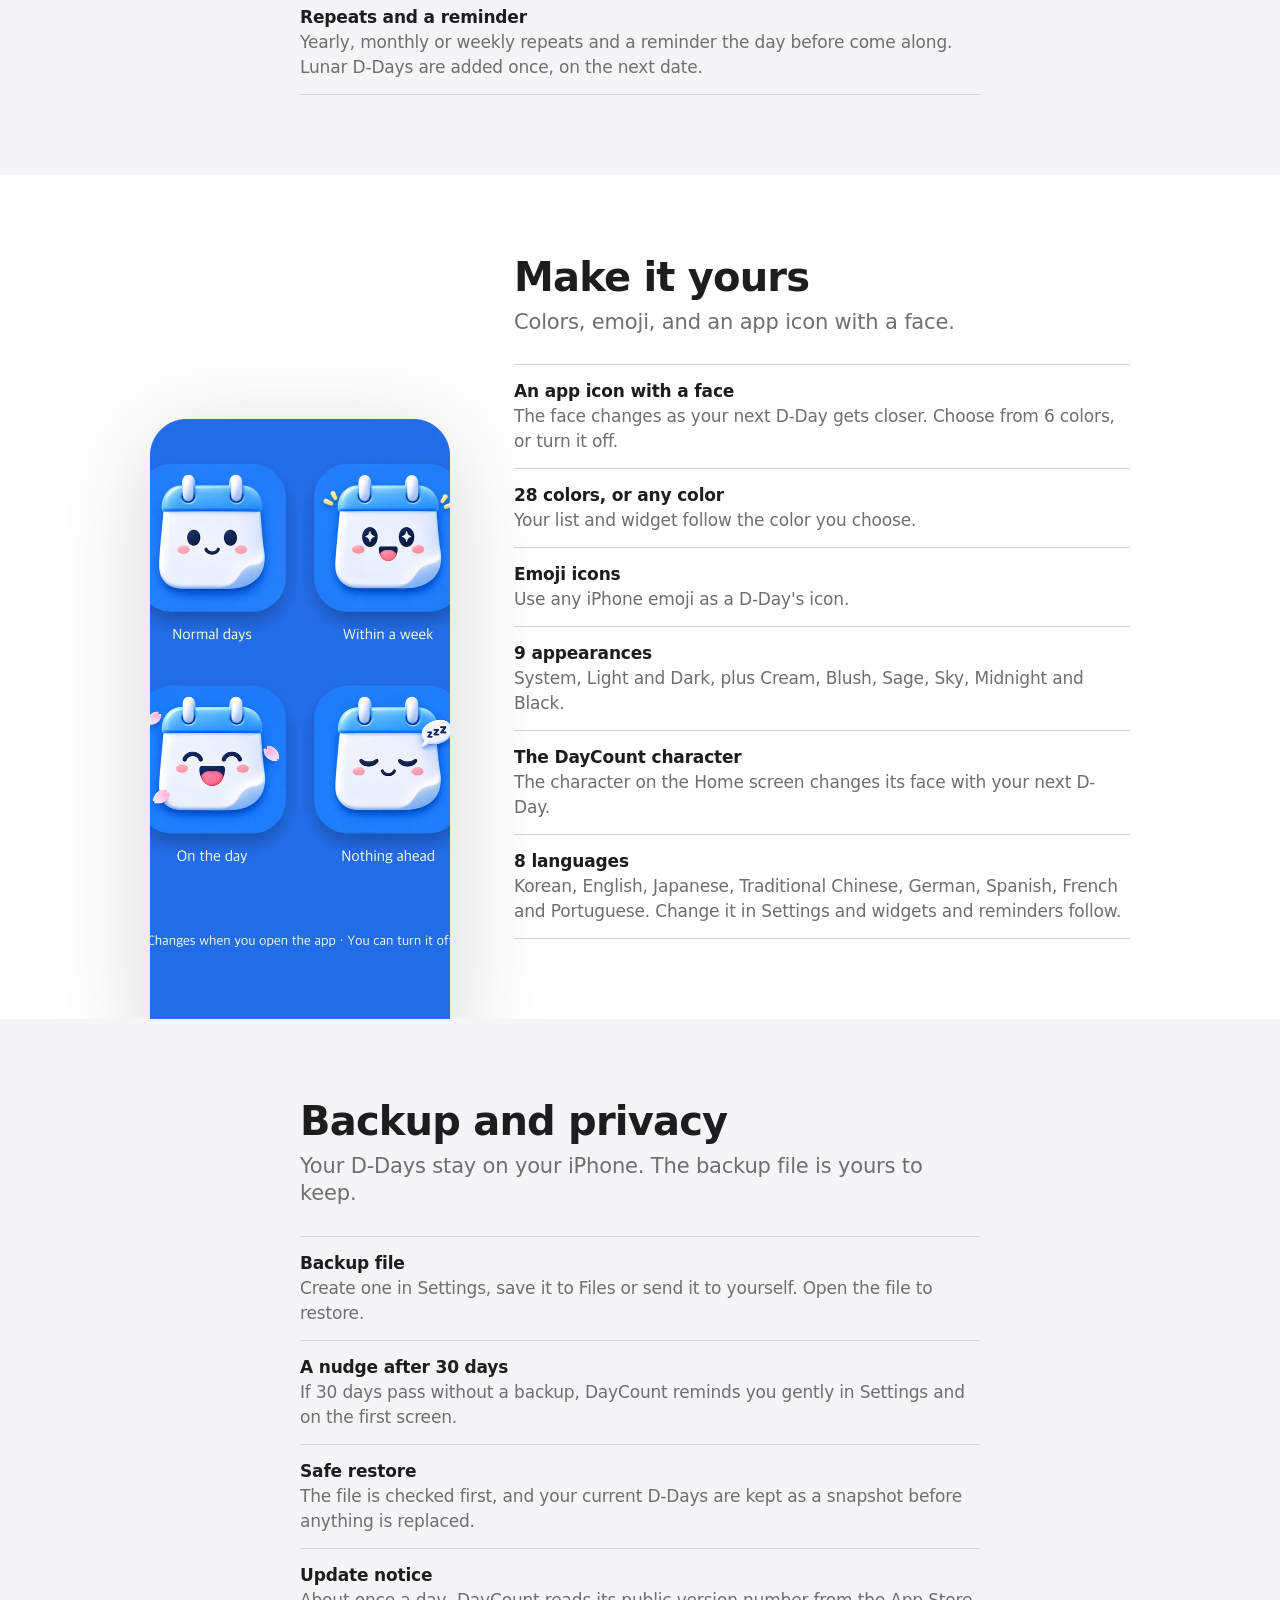
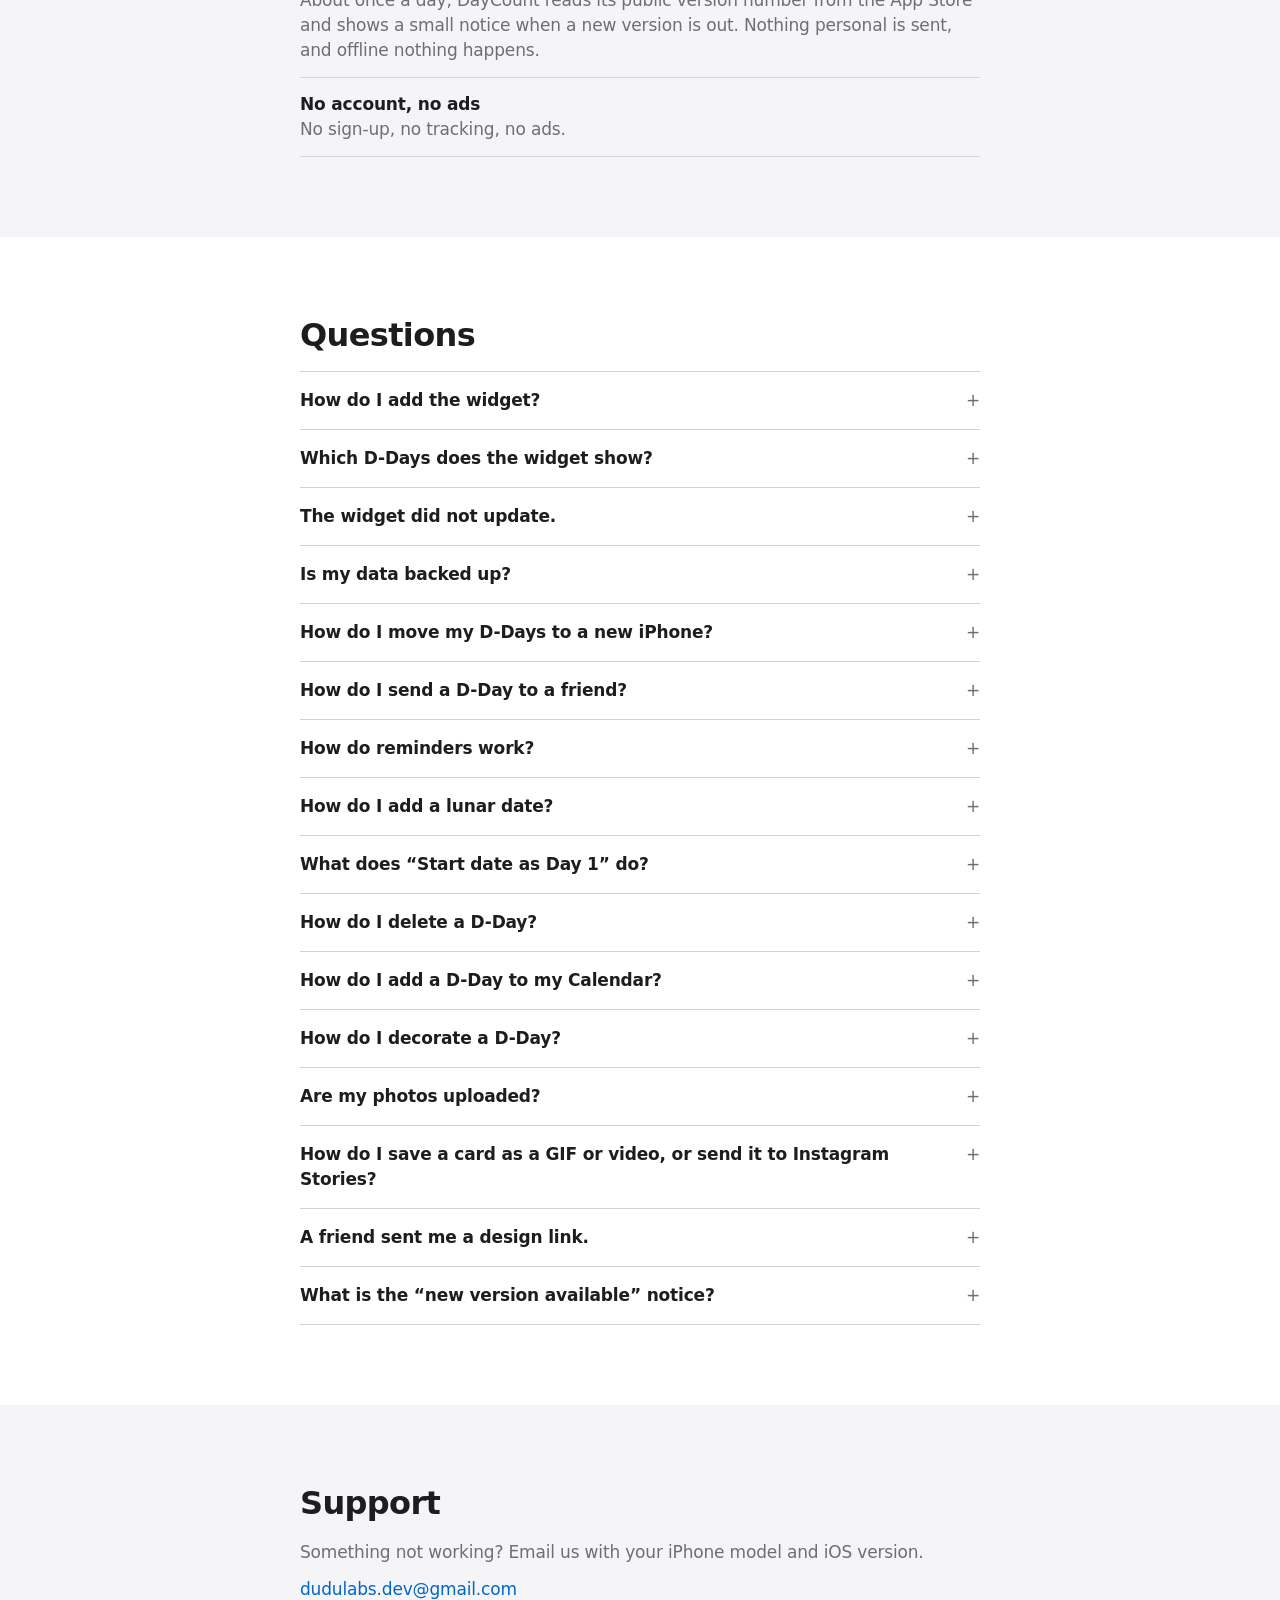
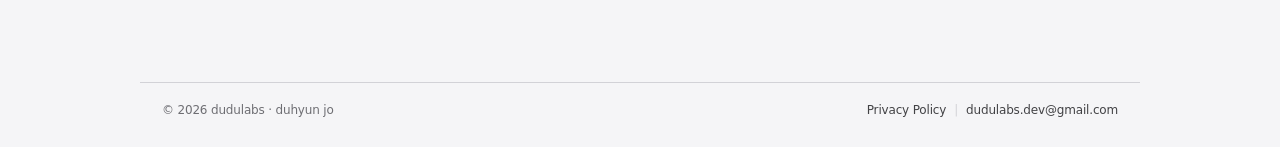
==== commit 4907369a: "DayCount 1.7 is live: decorate, Christmas pack, effects, photo cutout, share (GIF/video/Stories/desi" ====
--- a/daycount/index.html
+++ b/daycount/index.html
@@ -16,15 +16,18 @@
 </div></nav>
 <main>
 <section class="tile parch has-shots"><img class="icon" src="../assets/apps/daycount.png" alt="DayCount icon"><h1><span lang="en">DayCount</span><span lang="ko">데이카운트</span></h1><p class="tag"><span lang="en">Countdown widgets for the days that matter.</span><span lang="ko">중요한 날을 홈 화면 위젯으로.</span></p><div class="links"><a class="pill" href="mailto:dudulabs.dev@gmail.com?subject=DayCount%20support"><span lang="en">Contact support</span><span lang="ko">문의하기</span></a><a class="more" href="privacy.html"><span lang="en">Privacy</span><span lang="ko">개인정보처리방침</span></a></div><p class="note"><a class="store" href="https://apps.apple.com/app/id6834637942"><span lang="en">Download on the App Store</span><span lang="ko">App Store에서 받기</span></a></p><div class="shots-wrap"><div class="shots"><img lang="en" src="../assets/features/hero-dc-widgets-en.webp" width="560" height="1216" alt="DayCount widgets in small, medium and large sizes" loading="lazy"><img lang="ko" src="../assets/features/hero-dc-widgets-ko.webp" width="560" height="1216" alt="소형·중형·대형 데이카운트 위젯" loading="lazy"></div></div></section>
+<section class="band pics" id="decorate"><div class="wrap"><div class="copy"><h2><span lang="en">Decorate your cards</span><span lang="ko">카드를 꾸며요</span></h2><p class="lead"><span lang="en">Backgrounds, stickers, text and effects, on the card and on the widget.</span><span lang="ko">디데이 카드와 위젯을 내 마음대로 꾸며요.</span></p><dl><div><dt><span lang="en">Decorate</span><span lang="ko">꾸미기</span></dt><dd><span lang="en">In Decorate on the detail screen, add backgrounds, stickers, text, drawings, effects and filters, then drag, pinch and rotate.</span><span lang="ko">상세 화면의 ‘꾸미기’에서 배경·스티커·글자·손그림·효과·필터를 얹고, 손가락으로 옮기고 키우고 돌려요.</span></dd></div><div><dt><span lang="en">On the widget too</span><span lang="ko">위젯에도 그대로</span></dt><dd><span lang="en">A decorated D-Day shows the same design on your Home Screen widget, and the count stays up to date.</span><span lang="ko">꾸민 디데이는 홈 화면 위젯에도 같은 모습으로 나오고, 숫자는 오늘 기준으로 바뀌어요.</span></dd></div><div><dt><span lang="en">Your own stickers</span><span lang="ko">나만의 스티커</span></dt><dd><span lang="en">Lift a person or object out of a photo to make a sticker. Photos are processed only on your device.</span><span lang="ko">사진에서 사람이나 물건만 오려 나만의 스티커로 만들어요. 사진은 기기 안에서만 처리돼요.</span></dd></div><div><dt><span lang="en">Undo, redo and drafts</span><span lang="ko">되돌리기와 임시 저장</span></dt><dd><span lang="en">Step back and forward through your edits. Leave halfway and DayCount offers to pick up where you left off.</span><span lang="ko">편집을 한 단계씩 되돌리고 다시 해요. 중간에 나가도 이어서 할 수 있어요.</span></dd></div></dl></div><div class="pic"><img lang="en" src="../assets/features/dc-deco-home-en.webp" width="600" height="1253" alt="DayCount list with decorated cards: a pink 100 days card, a Christmas D-30 card and a New Year party card" loading="lazy" decoding="async"><img lang="ko" src="../assets/features/dc-deco-home-ko.webp" width="600" height="1253" alt="분홍 100일째 카드, 크리스마스 D-30 카드, 연말 파티 카드 등 꾸민 카드가 보이는 데이카운트 목록" loading="lazy" decoding="async"></div></div></section>
+<section class="band parch pics flip" id="christmas"><div class="wrap"><div class="copy"><h2><span lang="en">Christmas stickers and effects</span><span lang="ko">크리스마스 스티커와 효과</span></h2><p class="lead"><span lang="en">A Christmas pack for the season, ready in one tap.</span><span lang="ko">연말 분위기를 한 번에 입혀요.</span></p><dl><div><dt><span lang="en">14 Christmas stickers</span><span lang="ko">크리스마스 스티커 14개</span></dt><dd><span lang="en">A wreath, a tree, a candy cane, snowflakes, gifts and more.</span><span lang="ko">리스, 트리, 지팡이 사탕, 눈 결정, 선물 상자 등이 있어요.</span></dd></div><div><dt><span lang="en">Effects</span><span lang="ko">효과</span></dt><dd><span lang="en">Snow, twinkling lights, confetti, hearts and fireworks. They keep moving in the app, in a GIF and in a video.</span><span lang="ko">눈·반짝이 전구·색종이·하트·불꽃 효과. 앱에서도, GIF와 영상에서도 계속 움직여요.</span></dd></div><div><dt><span lang="en">8 one-tap templates</span><span lang="ko">한 번에 입히는 템플릿 8개</span></dt><dd><span lang="en">Start from a ready-made look and change anything you like.</span><span lang="ko">만들어 둔 모습으로 시작해서 마음에 드는 대로 바꿔요.</span></dd></div><div><dt><span lang="en">Milestone cards</span><span lang="ko">기념일 카드</span></dt><dd><span lang="en">On day 100, anniversaries, D-30, the day itself and birthdays, a decorated share card is already prepared. Tap the reminder to open it.</span><span lang="ko">100일째·주년·D-30·D-Day·생일에는 꾸민 공유 카드가 미리 준비돼요. 알림을 누르면 바로 열려요.</span></dd></div></dl></div><div class="pic"><img lang="en" src="../assets/features/dc-deco-editor-en.webp" width="600" height="1253" alt="Decorate editor with a Christmas sticker, snow and a toolbar" loading="lazy" decoding="async"><img lang="ko" src="../assets/features/dc-deco-editor-ko.webp" width="600" height="1253" alt="크리스마스 스티커와 눈 효과, 도구 막대가 있는 꾸미기 화면" loading="lazy" decoding="async"></div></div></section>
 <section class="band pics" id="widgets"><div class="wrap"><div class="copy"><h2><span lang="en">Widgets and a tidy list</span><span lang="ko">위젯, 그리고 깔끔한 목록</span></h2><p class="lead"><span lang="en">See every big day without opening the app.</span><span lang="ko">앱을 열지 않아도 중요한 날이 보여요.</span></p><dl><div><dt><span lang="en">Three widget sizes</span><span lang="ko">위젯 3가지 크기</span></dt><dd><span lang="en">Small, medium and large show 1, 4 or 6 D-Days.</span><span lang="ko">소형·중형·대형에 디데이를 1개, 4개, 6개까지 보여 줘요.</span></dd></div><div><dt><span lang="en">Choose what each widget shows</span><span lang="ko">위젯마다 보여 줄 디데이 고르기</span></dt><dd><span lang="en">Touch and hold a widget, tap Edit Widget, and pick its D-Days.</span><span lang="ko">위젯을 길게 눌러 위젯 편집에서 디데이를 골라요.</span></dd></div><div><dt><span lang="en">Sort your way</span><span lang="ko">정렬은 내 마음대로</span></dt><dd><span lang="en">Favorites first, nearest date, recently added, or drag into your own order. Widgets follow it.</span><span lang="ko">즐겨찾기 우선, 가까운 순, 최근 등록 순, 직접 정한 순. 위젯도 같은 순서를 따라요.</span></dd></div><div><dt><span lang="en">Favorites and themes</span><span lang="ko">즐겨찾기와 테마 필터</span></dt><dd><span lang="en">Star the ones that matter and filter the list by theme.</span><span lang="ko">중요한 디데이에 별을 달고, 테마별로 모아 봐요.</span></dd></div><div><dt><span lang="en">Pull to refresh</span><span lang="ko">당겨서 새로고침</span></dt><dd><span lang="en">Pull the list down to recount from today.</span><span lang="ko">목록을 아래로 당기면 오늘 기준으로 다시 계산해요.</span></dd></div></dl></div><div class="pic"><img lang="en" src="../assets/features/dc-home-en.webp" width="600" height="1253" alt="DayCount list with theme filters, favorites and D-Day counts" loading="lazy" decoding="async"><img lang="ko" src="../assets/features/dc-home-ko.webp" width="600" height="1253" alt="테마 필터, 즐겨찾기, 디데이 목록이 보이는 데이카운트 홈 화면" loading="lazy" decoding="async"></div></div></section>
 <section class="band parch pics flip" id="add"><div class="wrap"><div class="copy"><h2><span lang="en">Add a D-Day in seconds</span><span lang="ko">몇 초 만에 디데이 등록</span></h2><p class="lead"><span lang="en">Pick a theme, type a title, choose the date.</span><span lang="ko">테마를 고르고, 제목을 쓰고, 날짜만 고르세요.</span></p><dl><div><dt><span lang="en">Quick templates</span><span lang="ko">빠른 템플릿</span></dt><dd><span lang="en">Anniversary, exam, trip, birthday, wedding, due date, diet, 100 days and more.</span><span lang="ko">기념일·시험·여행·생일·결혼·출산 예정일·다이어트·100일·전역 등.</span></dd></div><div><dt><span lang="en">Count down or count up</span><span lang="ko">남은 날과 지난 날</span></dt><dd><span lang="en">D- for what is ahead, D+ for the days since.</span><span lang="ko">남은 날(D-)과 지난 날(D+)을 모두 세요.</span></dd></div><div><dt><span lang="en">Start date as Day 1</span><span lang="ko">시작일을 1일로</span></dt><dd><span lang="en">Turn it on for a D-Day to count the first day as Day 1, the way “100 days” is counted.</span><span lang="ko">만난 날을 1일로 세는 방식을 디데이마다 켜고 끌 수 있어요.</span></dd></div><div><dt><span lang="en">Repeats, age and anniversaries</span><span lang="ko">반복, 만 나이, 주년</span></dt><dd><span lang="en">Repeat yearly, monthly or weekly. Birthdays show age, anniversaries show the year count.</span><span lang="ko">매년·매월·매주 반복. 생일은 만 나이, 기념일은 주년을 보여 줘요.</span></dd></div><div><dt><span lang="en">Lunar dates</span><span lang="ko">음력 날짜</span></dt><dd><span lang="en">Lunar birthdays are recalculated every year.</span><span lang="ko">음력 생일도 매년 알아서 계산해요.</span></dd></div><div><dt><span lang="en">Duplicate check</span><span lang="ko">중복 확인</span></dt><dd><span lang="en">Saving a D-Day you already have? DayCount asks first.</span><span lang="ko">같은 디데이를 또 저장하려고 하면 먼저 알려 드려요.</span></dd></div></dl></div><div class="pic"><img lang="en" src="../assets/features/dc-composer-en.webp" width="600" height="1253" alt="New D-Day screen with theme chips, a date wheel and repeat options" loading="lazy" decoding="async"><img lang="ko" src="../assets/features/dc-composer-ko.webp" width="600" height="1253" alt="테마 칩, 날짜 휠, 반복 옵션이 있는 새 디데이 화면" loading="lazy" decoding="async"></div></div></section>
 <section class="band noimg" id="reminders"><div class="wrap"><div class="copy"><h2><span lang="en">Reminders you set</span><span lang="ko">알림은 내가 정해요</span></h2><p class="lead"><span lang="en">Choose the days and the time, for each D-Day.</span><span lang="ko">디데이마다 날짜와 시간을 골라요.</span></p><dl><div><dt><span lang="en">Pick the days</span><span lang="ko">알림 날짜</span></dt><dd><span lang="en">30, 7, 3 or 1 day before, or the day itself. Any mix.</span><span lang="ko">30일·7일·3일·1일 전과 당일 중 원하는 만큼 골라요.</span></dd></div><div><dt><span lang="en">Pick the time</span><span lang="ko">알림 시간</span></dt><dd><span lang="en">Every D-Day has its own reminder time.</span><span lang="ko">디데이마다 시간을 따로 정해요.</span></dd></div><div><dt><span lang="en">Time Sensitive for birthdays and anniversaries</span><span lang="ko">기념일은 시간 민감 알림</span></dt><dd><span lang="en">Reminders for the day before and the day itself can get through Focus. Turn this off in Settings.</span><span lang="ko">생일·기념일의 D-1·당일 알림은 집중 모드에서도 놓치지 않아요. 설정에서 끌 수 있어요.</span></dd></div><div><dt><span lang="en">To-dos in the reminder</span><span lang="ko">할 일 개수도 함께</span></dt><dd><span lang="en">A reminder tells you how many to-dos are left for that year.</span><span lang="ko">알림에 그해 남은 할 일 개수도 같이 알려 드려요.</span></dd></div></dl></div></div></section>
 <section class="band parch pics" id="year"><div class="wrap"><div class="copy"><h2><span lang="en">A record for every year</span><span lang="ko">해마다 남기는 기록</span></h2><p class="lead"><span lang="en">Birthdays and anniversaries come back every year. Your notes can too.</span><span lang="ko">해마다 돌아오는 날, 그해의 메모도 남겨 두세요.</span></p><dl><div><dt><span lang="en">Notes and to-dos</span><span lang="ko">메모와 할 일</span></dt><dd><span lang="en">Write a note and a checklist for each year of a D-Day.</span><span lang="ko">디데이마다 그해의 메모와 할 일을 적어요.</span></dd></div><div><dt><span lang="en">Copy last year's to-dos</span><span lang="ko">작년 할 일 가져오기</span></dt><dd><span lang="en">Bring them in with one tap and check them off again.</span><span lang="ko">한 번에 가져와 올해 다시 체크해요.</span></dd></div><div><dt><span lang="en">Look back</span><span lang="ko">지난해 다시 보기</span></dt><dd><span lang="en">This year stays open. Tap a past year to see it.</span><span lang="ko">올해는 펼쳐져 있고, 지난해는 눌러서 볼 수 있어요.</span></dd></div><div><dt><span lang="en">Age and which birthday</span><span lang="ko">나이와 몇 번째</span></dt><dd><span lang="en">The detail screen shows the age and which birthday, or which anniversary, it is.</span><span lang="ko">상세 화면에 만 나이와 몇 번째 생일(또는 주년)인지 나와요.</span></dd></div><div><dt><span lang="en">Only on your iPhone</span><span lang="ko">내 아이폰에만</span></dt><dd><span lang="en">Notes are never put into shared cards or links.</span><span lang="ko">기록은 공유 카드나 링크에 들어가지 않아요.</span></dd></div></dl></div><div class="pic"><img lang="en" src="../assets/features/dc-detail-en.webp" width="600" height="1253" alt="D-Day detail screen with age, which birthday it is, and Edit and Delete buttons" loading="lazy" decoding="async"><img lang="ko" src="../assets/features/dc-detail-ko.webp" width="600" height="1253" alt="만 나이와 몇 번째 생일인지, 수정·삭제 버튼이 보이는 디데이 상세 화면" loading="lazy" decoding="async"></div></div></section>
-<section class="band noimg" id="share"><div class="wrap"><div class="copy"><h2><span lang="en">Share a D-Day</span><span lang="ko">디데이 나누기</span></h2><p class="lead"><span lang="en">Send it as a card or as a link.</span><span lang="ko">카드로, 링크로 보내 보세요.</span></p><dl><div><dt><span lang="en">Share cards</span><span lang="ko">카드 공유</span></dt><dd><span lang="en">A card that looks like your widget, in square or story size, for Messages, Instagram Stories and more.</span><span lang="ko">위젯 모양 카드를 정사각형이나 스토리 크기로 만들어 카카오톡·인스타그램 스토리·메시지로 보내요.</span></dd></div><div><dt><span lang="en">Send as a link</span><span lang="ko">링크로 보내기</span></dt><dd><span lang="en">Your friend taps it and adds the D-Day in one step. Only the title and date are in the link, and nothing is stored anywhere.</span><span lang="ko">받은 사람이 링크를 누르면 바로 추가돼요. 제목과 날짜만 담기고, 어디에도 저장되지 않아요.</span></dd></div><div><dt><span lang="en">Celebrations</span><span lang="ko">기념일 축하</span></dt><dd><span lang="en">On Day 100, anniversaries and the day itself, petals fall and you can send a card right away.</span><span lang="ko">100일째, N주년, 디데이 당일에는 꽃잎과 축하 문구가 나와요. 바로 카드로 보낼 수 있어요.</span></dd></div><div><dt><span lang="en">A new day</span><span lang="ko">하루가 지나면</span></dt><dd><span lang="en">Open the app on a new day and the count rolls over from yesterday to today.</span><span lang="ko">앱을 열면 남은 날이 어제에서 오늘로 넘어가는 모습을 보여 줘요.</span></dd></div></dl></div></div></section>
-<section class="band parch pics flip" id="style"><div class="wrap"><div class="copy"><h2><span lang="en">Make it yours</span><span lang="ko">내 취향대로</span></h2><p class="lead"><span lang="en">Colors, emoji, and an app icon with a face.</span><span lang="ko">색, 이모지, 그리고 표정이 바뀌는 앱 아이콘.</span></p><dl><div><dt><span lang="en">An app icon with a face</span><span lang="ko">표정이 바뀌는 앱 아이콘</span></dt><dd><span lang="en">The face changes as your next D-Day gets closer. Choose from 6 colors, or turn it off.</span><span lang="ko">디데이가 다가오면 표정이 바뀌어요. 6가지 색 중에 고르고, 끌 수도 있어요.</span></dd></div><div><dt><span lang="en">28 colors, or any color</span><span lang="ko">28가지 색, 또는 직접</span></dt><dd><span lang="en">Your list and widget follow the color you choose.</span><span lang="ko">고른 색으로 목록과 위젯이 바뀌어요. 원하는 색을 직접 골라도 돼요.</span></dd></div><div><dt><span lang="en">Emoji icons</span><span lang="ko">이모지 아이콘</span></dt><dd><span lang="en">Use any iPhone emoji as a D-Day's icon.</span><span lang="ko">디데이마다 원하는 이모지를 아이콘으로 써요.</span></dd></div><div><dt><span lang="en">9 appearances</span><span lang="ko">화면 모드 9가지</span></dt><dd><span lang="en">System, Light and Dark, plus Cream, Blush, Sage, Sky, Midnight and Black.</span><span lang="ko">시스템·라이트·다크에 크림·블러시·세이지·스카이·미드나잇·블랙.</span></dd></div><div><dt><span lang="en">The DayCount character</span><span lang="ko">홈 화면 캐릭터</span></dt><dd><span lang="en">The character on the Home screen changes its face with your next D-Day.</span><span lang="ko">홈 화면의 캐릭터가 다가오는 디데이에 따라 표정을 바꿔요.</span></dd></div><div><dt><span lang="en">8 languages</span><span lang="ko">8개 언어</span></dt><dd><span lang="en">Korean, English, Japanese, Traditional Chinese, German, Spanish, French and Portuguese. Change it in Settings and widgets and reminders follow.</span><span lang="ko">한국어·영어·일본어·중국어(번체)·독일어·스페인어·프랑스어·포르투갈어. 설정에서 바꾸면 위젯과 알림도 바로 바뀌어요.</span></dd></div></dl></div><div class="pic"><img lang="en" src="../assets/features/dc-icon-en.webp" width="600" height="1253" alt="Four DayCount app icon faces that change as a D-Day gets closer" loading="lazy" decoding="async"><img lang="ko" src="../assets/features/dc-icon-ko.webp" width="600" height="1253" alt="디데이가 다가오면 바뀌는 데이카운트 앱 아이콘 표정 4가지" loading="lazy" decoding="async"></div></div></section>
-<section class="band noimg" id="backup"><div class="wrap"><div class="copy"><h2><span lang="en">Backup and privacy</span><span lang="ko">백업, 그리고 개인정보</span></h2><p class="lead"><span lang="en">Your D-Days stay on your iPhone. The backup file is yours to keep.</span><span lang="ko">디데이는 내 아이폰에만 있어요. 백업 파일은 직접 보관해요.</span></p><dl><div><dt><span lang="en">Backup file</span><span lang="ko">백업 파일</span></dt><dd><span lang="en">Create one in Settings, save it to Files or send it to yourself. Open the file to restore.</span><span lang="ko">설정에서 만들어 파일 앱에 저장하거나 카카오톡 ‘나와의 채팅’·메일로 보내 두세요. 그 파일을 열면 바로 불러와요.</span></dd></div><div><dt><span lang="en">A nudge after 30 days</span><span lang="ko">30일이 지나면 알림</span></dt><dd><span lang="en">If 30 days pass without a backup, DayCount reminds you gently in Settings and on the first screen.</span><span lang="ko">백업한 지 30일이 지나면 설정과 첫 화면에서 가볍게 알려 드려요.</span></dd></div><div><dt><span lang="en">Safe restore</span><span lang="ko">안전한 불러오기</span></dt><dd><span lang="en">The file is checked first, and your current D-Days are kept as a snapshot before anything is replaced.</span><span lang="ko">파일을 먼저 확인하고, 바꾸기 전에 지금 디데이를 따로 보관해요.</span></dd></div><div><dt><span lang="en">No account, no ads</span><span lang="ko">가입도 광고도 없어요</span></dt><dd><span lang="en">No sign-up, no tracking, no ads.</span><span lang="ko">로그인, 추적, 광고가 없어요.</span></dd></div></dl></div></div></section>
-<section class="band noimg small parch" id="faq"><div class="wrap"><h2><span lang="en">Questions</span><span lang="ko">자주 묻는 질문</span></h2><div style="margin-top:18px"><details><summary><span lang="en">How do I add the widget?</span><span lang="ko">위젯은 어떻게 붙이나요?</span></summary><p><span lang="en">Touch and hold an empty area of your Home Screen, tap Edit → Add Widget, search for DayCount, choose a size and tap Add Widget.</span><span lang="ko">홈 화면 빈 곳을 길게 누르고 편집 → 위젯 추가 → DayCount를 검색해 크기를 고른 뒤 위젯 추가를 누르세요.</span></p></details><details><summary><span lang="en">Which D-Days does the widget show?</span><span lang="ko">위젯에는 어떤 디데이가 나오나요?</span></summary><p><span lang="en">By default, the same order as your list in the app, which follows the sort option you chose. To pick them yourself, touch and hold the widget, tap Edit Widget and choose the D-Days. Small shows 1, medium 4 and large 6.</span><span lang="ko">기본은 앱 목록과 같은 순서예요. 앱에서 고른 정렬을 따라가요. 직접 고르려면 위젯을 길게 눌러 위젯 편집에서 디데이를 고르세요. 소형은 1개, 중형은 4개, 대형은 6개까지 보여요.</span></p></details><details><summary><span lang="en">The widget did not update.</span><span lang="ko">위젯이 바로 안 바뀌어요.</span></summary><p><span lang="en">Widgets refresh automatically at midnight and usually soon after you edit a D-Day. Pulling the list down in the app recounts from today and reloads them. Removing and re-adding the widget also forces a refresh.</span><span lang="ko">위젯은 자정마다, 그리고 디데이를 바꾼 뒤 보통 곧 새로고침돼요. 앱에서 목록을 아래로 당기면 오늘 기준으로 다시 계산하고 위젯도 다시 불러와요. 위젯을 지우고 다시 붙여도 바로 바뀌어요.</span></p></details><details><summary><span lang="en">Is my data backed up?</span><span lang="ko">데이터가 백업되나요?</span></summary><p><span lang="en">D-Days are stored only on your iPhone and there is no cloud sync. In Settings you can create a backup file and save it to Files or send it to yourself. DayCount reminds you if 30 days pass without a backup. Without a backup file, deleting the app deletes your D-Days.</span><span lang="ko">디데이는 아이폰에만 저장되고 클라우드 동기화는 없어요. 설정에서 백업 파일을 만들어 파일 앱에 저장하거나 나에게 보내 둘 수 있어요. 백업한 지 30일이 지나면 알려 드려요. 백업 파일이 없으면 앱을 삭제할 때 디데이도 함께 지워져요.</span></p></details><details><summary><span lang="en">How do I move my D-Days to a new iPhone?</span><span lang="ko">새 아이폰으로 옮기려면요?</span></summary><p><span lang="en">Create a backup file in Settings and send it to yourself. On the new iPhone, install DayCount, open the file and choose DayCount, or use the restore option in Settings. The backup holds your D-Days, yearly notes and to-dos, reminder settings and sort order. App language, appearance, icon color and which D-Days each widget shows are not included.</span><span lang="ko">설정에서 백업 파일을 만들어 나에게 보내 두세요. 새 아이폰에 데이카운트를 설치하고 그 파일을 열어 데이카운트를 고르거나, 설정의 불러오기를 쓰면 돼요. 디데이, 해마다 기록, 알림 설정, 정렬 순서가 담겨요. 앱 언어, 화면 모드, 아이콘 색, 위젯별 디데이 선택은 담기지 않아요.</span></p></details><details><summary><span lang="en">How do I send a D-Day to a friend?</span><span lang="ko">친구에게 디데이를 보내려면요?</span></summary><p><span lang="en">Open the D-Day and tap Share. Send a card image, or a link. When your friend taps the link, DayCount asks whether to add it. The link holds only the title and date, and your notes are left out. If they do not have the app, the link opens a page with an App Store button.</span><span lang="ko">디데이 상세 화면에서 공유를 누르세요. 카드 이미지나 링크를 보낼 수 있어요. 받은 사람이 링크를 누르면 데이카운트에서 추가할지 물어봐요. 링크에는 제목과 날짜만 담기고 메모는 빠져요. 앱이 없으면 App Store 버튼이 있는 페이지가 열려요.</span></p></details><details><summary><span lang="en">How do reminders work?</span><span lang="ko">알림은 어떻게 설정하나요?</span></summary><p><span lang="en">When you add or edit a D-Day, choose which days to be reminded (30, 7, 3 or 1 day before, or the day itself) and the time. You can turn reminders off in Settings. Count-up D-Days have no reminders. For Time Sensitive reminders to come through a Focus, also allow DayCount in the Focus settings of iOS.</span><span lang="ko">디데이를 등록하거나 고칠 때 알림 날짜(30일·7일·3일·1일 전, 당일)와 시간을 고르세요. 설정에서 알림을 끌 수 있어요. 지난 날(D+) 디데이에는 알림이 없어요. 시간 민감 알림이 집중 모드 중에도 오게 하려면 iOS 설정의 집중 모드에서 데이카운트를 허용해 두세요.</span></p></details><details><summary><span lang="en">How do I add a lunar date?</span><span lang="ko">음력 날짜는 어떻게 넣나요?</span></summary><p><span lang="en">In the new D-Day screen, switch the date from Solar to Lunar. With yearly repeat on, the date is recalculated every year.</span><span lang="ko">새 디데이 화면에서 날짜를 양력에서 음력으로 바꾸세요. 매년 반복을 켜 두면 해마다 날짜를 다시 계산해요.</span></p></details><details><summary><span lang="en">What does “Start date as Day 1” do?</span><span lang="ko">‘시작일을 1일로’는 뭔가요?</span></summary><p><span lang="en">For a D-Day in the past, turning it on counts the start date as Day 1 (shown as Day N), so “Day 100” lands 99 days after the start. Off, the start date is D+0 and you see D+N.</span><span lang="ko">지난 날 디데이에서 켜면 시작한 날을 1일로 세어 N일째로 보여 줘요. 그래서 100일째는 시작일 + 99일이에요. 끄면 시작일이 D+0이고 D+N으로 보여요.</span></p></details><details><summary><span lang="en">How do I delete a D-Day?</span><span lang="ko">디데이는 어떻게 지우나요?</span></summary><p><span lang="en">Swipe the D-Day left in the list and tap Delete, then confirm. The confirmation shows which D-Day you are deleting.</span><span lang="ko">목록에서 디데이를 왼쪽으로 밀고 삭제를 누른 뒤 확인하세요. 확인창에 어떤 디데이인지 이름이 나와요.</span></p></details></div></div></section>
-<section class="band noimg small" id="support"><div class="wrap"><h2><span lang="en">Support</span><span lang="ko">지원</span></h2><p style="color:var(--muted);margin-top:18px"><span lang="en">Something not working? Email us with your iPhone model and iOS version.</span><span lang="ko">문제가 있으면 아이폰 모델과 iOS 버전을 같이 적어 메일 주세요.</span></p><p style="margin-top:12px"><a href="mailto:dudulabs.dev@gmail.com?subject=DayCount%20support">dudulabs.dev@gmail.com</a></p></div></section>
+<section class="band noimg" id="share"><div class="wrap"><div class="copy"><h2><span lang="en">Share a D-Day</span><span lang="ko">디데이 나누기</span></h2><p class="lead"><span lang="en">Send it as an image, a GIF, a video or a link.</span><span lang="ko">이미지, GIF, 영상, 링크로 보내 보세요.</span></p><dl><div><dt><span lang="en">Image, GIF or video</span><span lang="ko">이미지, GIF, 영상</span></dt><dd><span lang="en">Save a card that looks like your widget, decorated or plain, as an image, an animated GIF or a video, in square or story size.</span><span lang="ko">위젯 모양 카드를 꾸민 그대로 이미지, 움직이는 GIF, 영상으로 저장해요. 정사각형과 스토리 크기가 있어요.</span></dd></div><div><dt><span lang="en">Instagram Stories</span><span lang="ko">인스타그램 스토리</span></dt><dd><span lang="en">Send a story-size card straight to Instagram Stories. Use the share sheet for Messages, KakaoTalk and more.</span><span lang="ko">스토리 크기 카드를 인스타그램 스토리로 바로 보내요. 카카오톡·메시지 등은 공유 시트로 보내요.</span></dd></div><div><dt><span lang="en">Send as a link</span><span lang="ko">링크로 보내기</span></dt><dd><span lang="en">Your friend taps it and adds the D-Day in one step. Only the title and date are in the link, and nothing is stored anywhere.</span><span lang="ko">받은 사람이 링크를 누르면 바로 추가돼요. 제목과 날짜만 담기고, 어디에도 저장되지 않아요.</span></dd></div><div><dt><span lang="en">Send a design</span><span lang="ko">디자인 링크</span></dt><dd><span lang="en">Share a decoration as a link. Your friend opens it in DayCount and taps Use this design. Your photos, titles and dates are left out.</span><span lang="ko">꾸민 디자인을 링크로 보내요. 받은 사람이 데이카운트에서 열고 ‘이 디자인 쓰기’를 누르면 적용돼요. 내 사진, 제목, 날짜는 빠져요.</span></dd></div><div><dt><span lang="en">Celebrations</span><span lang="ko">기념일 축하</span></dt><dd><span lang="en">On Day 100, anniversaries and the day itself, petals fall and you can send a card right away.</span><span lang="ko">100일째, N주년, 디데이 당일에는 꽃잎과 축하 문구가 나와요. 바로 카드로 보낼 수 있어요.</span></dd></div><div><dt><span lang="en">A new day</span><span lang="ko">하루가 지나면</span></dt><dd><span lang="en">Open the app on a new day and the count rolls over from yesterday to today.</span><span lang="ko">앱을 열면 남은 날이 어제에서 오늘로 넘어가는 모습을 보여 줘요.</span></dd></div></dl></div></div></section>
+<section class="band parch noimg" id="calendar"><div class="wrap"><div class="copy"><h2><span lang="en">Add to your Calendar</span><span lang="ko">캘린더에 추가</span></h2><p class="lead"><span lang="en">One tap from the detail screen.</span><span lang="ko">상세 화면에서 한 번에.</span></p><dl><div><dt><span lang="en">Add to Calendar</span><span lang="ko">아이폰 캘린더에 추가</span></dt><dd><span lang="en">Tap the calendar button at the top of the detail screen to get an all-day event, ready to save.</span><span lang="ko">상세 화면 위쪽의 캘린더 버튼을 누르면 하루 종일 일정으로 채워져요.</span></dd></div><div><dt><span lang="en">Repeats and a reminder</span><span lang="ko">반복과 하루 전 알림</span></dt><dd><span lang="en">Yearly, monthly or weekly repeats and a reminder the day before come along. Lunar D-Days are added once, on the next date.</span><span lang="ko">매년·매월·매주 반복과 하루 전 알림까지 함께 들어가요. 음력 디데이는 다가오는 날짜로 한 번 추가돼요.</span></dd></div></dl></div></div></section>
+<section class="band pics flip" id="style"><div class="wrap"><div class="copy"><h2><span lang="en">Make it yours</span><span lang="ko">내 취향대로</span></h2><p class="lead"><span lang="en">Colors, emoji, and an app icon with a face.</span><span lang="ko">색, 이모지, 그리고 표정이 바뀌는 앱 아이콘.</span></p><dl><div><dt><span lang="en">An app icon with a face</span><span lang="ko">표정이 바뀌는 앱 아이콘</span></dt><dd><span lang="en">The face changes as your next D-Day gets closer. Choose from 6 colors, or turn it off.</span><span lang="ko">디데이가 다가오면 표정이 바뀌어요. 6가지 색 중에 고르고, 끌 수도 있어요.</span></dd></div><div><dt><span lang="en">28 colors, or any color</span><span lang="ko">28가지 색, 또는 직접</span></dt><dd><span lang="en">Your list and widget follow the color you choose.</span><span lang="ko">고른 색으로 목록과 위젯이 바뀌어요. 원하는 색을 직접 골라도 돼요.</span></dd></div><div><dt><span lang="en">Emoji icons</span><span lang="ko">이모지 아이콘</span></dt><dd><span lang="en">Use any iPhone emoji as a D-Day's icon.</span><span lang="ko">디데이마다 원하는 이모지를 아이콘으로 써요.</span></dd></div><div><dt><span lang="en">9 appearances</span><span lang="ko">화면 모드 9가지</span></dt><dd><span lang="en">System, Light and Dark, plus Cream, Blush, Sage, Sky, Midnight and Black.</span><span lang="ko">시스템·라이트·다크에 크림·블러시·세이지·스카이·미드나잇·블랙.</span></dd></div><div><dt><span lang="en">The DayCount character</span><span lang="ko">홈 화면 캐릭터</span></dt><dd><span lang="en">The character on the Home screen changes its face with your next D-Day.</span><span lang="ko">홈 화면의 캐릭터가 다가오는 디데이에 따라 표정을 바꿔요.</span></dd></div><div><dt><span lang="en">8 languages</span><span lang="ko">8개 언어</span></dt><dd><span lang="en">Korean, English, Japanese, Traditional Chinese, German, Spanish, French and Portuguese. Change it in Settings and widgets and reminders follow.</span><span lang="ko">한국어·영어·일본어·중국어(번체)·독일어·스페인어·프랑스어·포르투갈어. 설정에서 바꾸면 위젯과 알림도 바로 바뀌어요.</span></dd></div></dl></div><div class="pic"><img lang="en" src="../assets/features/dc-icon-en.webp" width="600" height="1253" alt="Four DayCount app icon faces that change as a D-Day gets closer" loading="lazy" decoding="async"><img lang="ko" src="../assets/features/dc-icon-ko.webp" width="600" height="1253" alt="디데이가 다가오면 바뀌는 데이카운트 앱 아이콘 표정 4가지" loading="lazy" decoding="async"></div></div></section>
+<section class="band parch noimg" id="backup"><div class="wrap"><div class="copy"><h2><span lang="en">Backup and privacy</span><span lang="ko">백업, 그리고 개인정보</span></h2><p class="lead"><span lang="en">Your D-Days stay on your iPhone. The backup file is yours to keep.</span><span lang="ko">디데이는 내 아이폰에만 있어요. 백업 파일은 직접 보관해요.</span></p><dl><div><dt><span lang="en">Backup file</span><span lang="ko">백업 파일</span></dt><dd><span lang="en">Create one in Settings, save it to Files or send it to yourself. Open the file to restore.</span><span lang="ko">설정에서 만들어 파일 앱에 저장하거나 카카오톡 ‘나와의 채팅’·메일로 보내 두세요. 그 파일을 열면 바로 불러와요.</span></dd></div><div><dt><span lang="en">A nudge after 30 days</span><span lang="ko">30일이 지나면 알림</span></dt><dd><span lang="en">If 30 days pass without a backup, DayCount reminds you gently in Settings and on the first screen.</span><span lang="ko">백업한 지 30일이 지나면 설정과 첫 화면에서 가볍게 알려 드려요.</span></dd></div><div><dt><span lang="en">Safe restore</span><span lang="ko">안전한 불러오기</span></dt><dd><span lang="en">The file is checked first, and your current D-Days are kept as a snapshot before anything is replaced.</span><span lang="ko">파일을 먼저 확인하고, 바꾸기 전에 지금 디데이를 따로 보관해요.</span></dd></div><div><dt><span lang="en">Update notice</span><span lang="ko">새 버전 안내</span></dt><dd><span lang="en">About once a day, DayCount reads its public version number from the App Store and shows a small notice when a new version is out. Nothing personal is sent, and offline nothing happens.</span><span lang="ko">하루에 한 번 정도 App Store의 공개 버전 번호를 확인해 새 버전이 나오면 작게 알려 드려요. 개인 정보는 보내지 않고, 인터넷이 없으면 아무 일도 없어요.</span></dd></div><div><dt><span lang="en">No account, no ads</span><span lang="ko">가입도 광고도 없어요</span></dt><dd><span lang="en">No sign-up, no tracking, no ads.</span><span lang="ko">로그인, 추적, 광고가 없어요.</span></dd></div></dl></div></div></section>
+<section class="band noimg small" id="faq"><div class="wrap"><h2><span lang="en">Questions</span><span lang="ko">자주 묻는 질문</span></h2><div style="margin-top:18px"><details><summary><span lang="en">How do I add the widget?</span><span lang="ko">위젯은 어떻게 붙이나요?</span></summary><p><span lang="en">Touch and hold an empty area of your Home Screen, tap Edit → Add Widget, search for DayCount, choose a size and tap Add Widget.</span><span lang="ko">홈 화면 빈 곳을 길게 누르고 편집 → 위젯 추가 → DayCount를 검색해 크기를 고른 뒤 위젯 추가를 누르세요.</span></p></details><details><summary><span lang="en">Which D-Days does the widget show?</span><span lang="ko">위젯에는 어떤 디데이가 나오나요?</span></summary><p><span lang="en">By default, the same order as your list in the app, which follows the sort option you chose. To pick them yourself, touch and hold the widget, tap Edit Widget and choose the D-Days. Small shows 1, medium 4 and large 6.</span><span lang="ko">기본은 앱 목록과 같은 순서예요. 앱에서 고른 정렬을 따라가요. 직접 고르려면 위젯을 길게 눌러 위젯 편집에서 디데이를 고르세요. 소형은 1개, 중형은 4개, 대형은 6개까지 보여요.</span></p></details><details><summary><span lang="en">The widget did not update.</span><span lang="ko">위젯이 바로 안 바뀌어요.</span></summary><p><span lang="en">Widgets refresh automatically at midnight and usually soon after you edit a D-Day. Pulling the list down in the app recounts from today and reloads them. Removing and re-adding the widget also forces a refresh.</span><span lang="ko">위젯은 자정마다, 그리고 디데이를 바꾼 뒤 보통 곧 새로고침돼요. 앱에서 목록을 아래로 당기면 오늘 기준으로 다시 계산하고 위젯도 다시 불러와요. 위젯을 지우고 다시 붙여도 바로 바뀌어요.</span></p></details><details><summary><span lang="en">Is my data backed up?</span><span lang="ko">데이터가 백업되나요?</span></summary><p><span lang="en">D-Days are stored only on your iPhone and there is no cloud sync. In Settings you can create a backup file and save it to Files or send it to yourself. DayCount reminds you if 30 days pass without a backup. Without a backup file, deleting the app deletes your D-Days.</span><span lang="ko">디데이는 아이폰에만 저장되고 클라우드 동기화는 없어요. 설정에서 백업 파일을 만들어 파일 앱에 저장하거나 나에게 보내 둘 수 있어요. 백업한 지 30일이 지나면 알려 드려요. 백업 파일이 없으면 앱을 삭제할 때 디데이도 함께 지워져요.</span></p></details><details><summary><span lang="en">How do I move my D-Days to a new iPhone?</span><span lang="ko">새 아이폰으로 옮기려면요?</span></summary><p><span lang="en">Create a backup file in Settings and send it to yourself. On the new iPhone, install DayCount, open the file and choose DayCount, or use the restore option in Settings. The backup holds your D-Days, yearly notes and to-dos, reminder settings and sort order. App language, appearance, icon color and which D-Days each widget shows are not included.</span><span lang="ko">설정에서 백업 파일을 만들어 나에게 보내 두세요. 새 아이폰에 데이카운트를 설치하고 그 파일을 열어 데이카운트를 고르거나, 설정의 불러오기를 쓰면 돼요. 디데이, 해마다 기록, 알림 설정, 정렬 순서가 담겨요. 앱 언어, 화면 모드, 아이콘 색, 위젯별 디데이 선택은 담기지 않아요.</span></p></details><details><summary><span lang="en">How do I send a D-Day to a friend?</span><span lang="ko">친구에게 디데이를 보내려면요?</span></summary><p><span lang="en">Open the D-Day and tap Share. Send a card image, or a link. When your friend taps the link, DayCount asks whether to add it. The link holds only the title and date, and your notes are left out. If they do not have the app, the link opens a page with an App Store button.</span><span lang="ko">디데이 상세 화면에서 공유를 누르세요. 카드 이미지나 링크를 보낼 수 있어요. 받은 사람이 링크를 누르면 데이카운트에서 추가할지 물어봐요. 링크에는 제목과 날짜만 담기고 메모는 빠져요. 앱이 없으면 App Store 버튼이 있는 페이지가 열려요.</span></p></details><details><summary><span lang="en">How do reminders work?</span><span lang="ko">알림은 어떻게 설정하나요?</span></summary><p><span lang="en">When you add or edit a D-Day, choose which days to be reminded (30, 7, 3 or 1 day before, or the day itself) and the time. You can turn reminders off in Settings. Count-up D-Days have no reminders. For Time Sensitive reminders to come through a Focus, also allow DayCount in the Focus settings of iOS.</span><span lang="ko">디데이를 등록하거나 고칠 때 알림 날짜(30일·7일·3일·1일 전, 당일)와 시간을 고르세요. 설정에서 알림을 끌 수 있어요. 지난 날(D+) 디데이에는 알림이 없어요. 시간 민감 알림이 집중 모드 중에도 오게 하려면 iOS 설정의 집중 모드에서 데이카운트를 허용해 두세요.</span></p></details><details><summary><span lang="en">How do I add a lunar date?</span><span lang="ko">음력 날짜는 어떻게 넣나요?</span></summary><p><span lang="en">In the new D-Day screen, switch the date from Solar to Lunar. With yearly repeat on, the date is recalculated every year.</span><span lang="ko">새 디데이 화면에서 날짜를 양력에서 음력으로 바꾸세요. 매년 반복을 켜 두면 해마다 날짜를 다시 계산해요.</span></p></details><details><summary><span lang="en">What does “Start date as Day 1” do?</span><span lang="ko">‘시작일을 1일로’는 뭔가요?</span></summary><p><span lang="en">For a D-Day in the past, turning it on counts the start date as Day 1 (shown as Day N), so “Day 100” lands 99 days after the start. Off, the start date is D+0 and you see D+N.</span><span lang="ko">지난 날 디데이에서 켜면 시작한 날을 1일로 세어 N일째로 보여 줘요. 그래서 100일째는 시작일 + 99일이에요. 끄면 시작일이 D+0이고 D+N으로 보여요.</span></p></details><details><summary><span lang="en">How do I delete a D-Day?</span><span lang="ko">디데이는 어떻게 지우나요?</span></summary><p><span lang="en">Swipe the D-Day left in the list and tap Delete, then confirm. The confirmation shows which D-Day you are deleting.</span><span lang="ko">목록에서 디데이를 왼쪽으로 밀고 삭제를 누른 뒤 확인하세요. 확인창에 어떤 디데이인지 이름이 나와요.</span></p></details><details><summary><span lang="en">How do I add a D-Day to my Calendar?</span><span lang="ko">캘린더에는 어떻게 추가하나요?</span></summary><p><span lang="en">Open the D-Day and tap the calendar button at the top. iOS shows a new event already filled in. You choose whether to save it. DayCount does not read your calendar.</span><span lang="ko">디데이 상세 화면 위쪽의 캘린더 버튼을 누르면 내용이 채워진 새 이벤트 화면이 열려요. 저장할지는 직접 정해요. 데이카운트는 캘린더를 읽지 않아요.</span></p></details><details><summary><span lang="en">How do I decorate a D-Day?</span><span lang="ko">디데이는 어떻게 꾸미나요?</span></summary><p><span lang="en">Open the D-Day and tap Decorate at the bottom. Pick a background, add stickers, text, drawings, effects or a filter, then tap Save. The design also shows on the Home Screen widget. To start over, reset the decoration from the detail screen menu.</span><span lang="ko">디데이 상세 화면 아래쪽의 ‘꾸미기’를 누르세요. 배경을 고르고 스티커·글자·손그림·효과·필터를 얹은 뒤 저장을 누르면 돼요. 홈 화면 위젯에도 같은 디자인이 나와요. 처음으로 돌리려면 상세 화면 메뉴에서 꾸미기를 초기화하세요.</span></p></details><details><summary><span lang="en">Are my photos uploaded?</span><span lang="ko">사진이 업로드되나요?</span></summary><p><span lang="en">No. Photos you use to decorate a D-Day stay on your iPhone and are processed on the device. Design links do not include your photos.</span><span lang="ko">아니요. 꾸미기에 쓴 사진은 아이폰에만 있고 기기 안에서 처리돼요. 디자인 링크에도 내 사진은 들어가지 않아요.</span></p></details><details><summary><span lang="en">How do I save a card as a GIF or video, or send it to Instagram Stories?</span><span lang="ko">GIF·영상으로 저장하거나 인스타그램 스토리로 보내려면요?</span></summary><p><span lang="en">Open the D-Day and tap Share, then choose the format. Image, GIF and video can be saved to Photos or sent from the share sheet. Instagram Stories needs the Instagram app; without it, the normal share sheet opens.</span><span lang="ko">디데이 상세 화면에서 공유를 누르고 형식을 고르세요. 이미지·GIF·영상은 사진에 저장하거나 공유 시트로 보낼 수 있어요. 인스타그램 스토리는 인스타그램 앱이 있어야 하고, 없으면 일반 공유 시트가 열려요.</span></p></details><details><summary><span lang="en">A friend sent me a design link.</span><span lang="ko">친구가 디자인 링크를 보냈어요.</span></summary><p><span lang="en">Tap the link. With DayCount installed it opens A friend's design, and nothing changes until you tap Use this design. Without the app, the link opens a page with an App Store button.</span><span lang="ko">링크를 누르면 데이카운트에 ‘친구가 보낸 디자인’이 열리고, ‘이 디자인 쓰기’를 누르기 전에는 아무것도 바뀌지 않아요. 앱이 없으면 App Store 버튼이 있는 페이지가 열려요.</span></p></details><details><summary><span lang="en">What is the “new version available” notice?</span><span lang="ko">‘새 버전이 있어요’ 안내는 뭔가요?</span></summary><p><span lang="en">About once a day DayCount reads the public version number from the App Store and shows a small notice if a newer version exists. The request holds only the app's App Store ID and your region code. No personal data or D-Day contents are sent.</span><span lang="ko">하루에 한 번 정도 App Store의 공개 버전 번호를 읽어 새 버전이 있으면 작게 알려 드려요. 앱의 App Store 번호와 지역 코드만 보내고, 개인정보나 디데이 내용은 보내지 않아요.</span></p></details></div></div></section>
+<section class="band noimg small parch" id="support"><div class="wrap"><h2><span lang="en">Support</span><span lang="ko">지원</span></h2><p style="color:var(--muted);margin-top:18px"><span lang="en">Something not working? Email us with your iPhone model and iOS version.</span><span lang="ko">문제가 있으면 아이폰 모델과 iOS 버전을 같이 적어 메일 주세요.</span></p><p style="margin-top:12px"><a href="mailto:dudulabs.dev@gmail.com?subject=DayCount%20support">dudulabs.dev@gmail.com</a></p></div></section>
 </main>
 <footer><div class="in">
 <span>© 2026 dudulabs · duhyun jo</span>
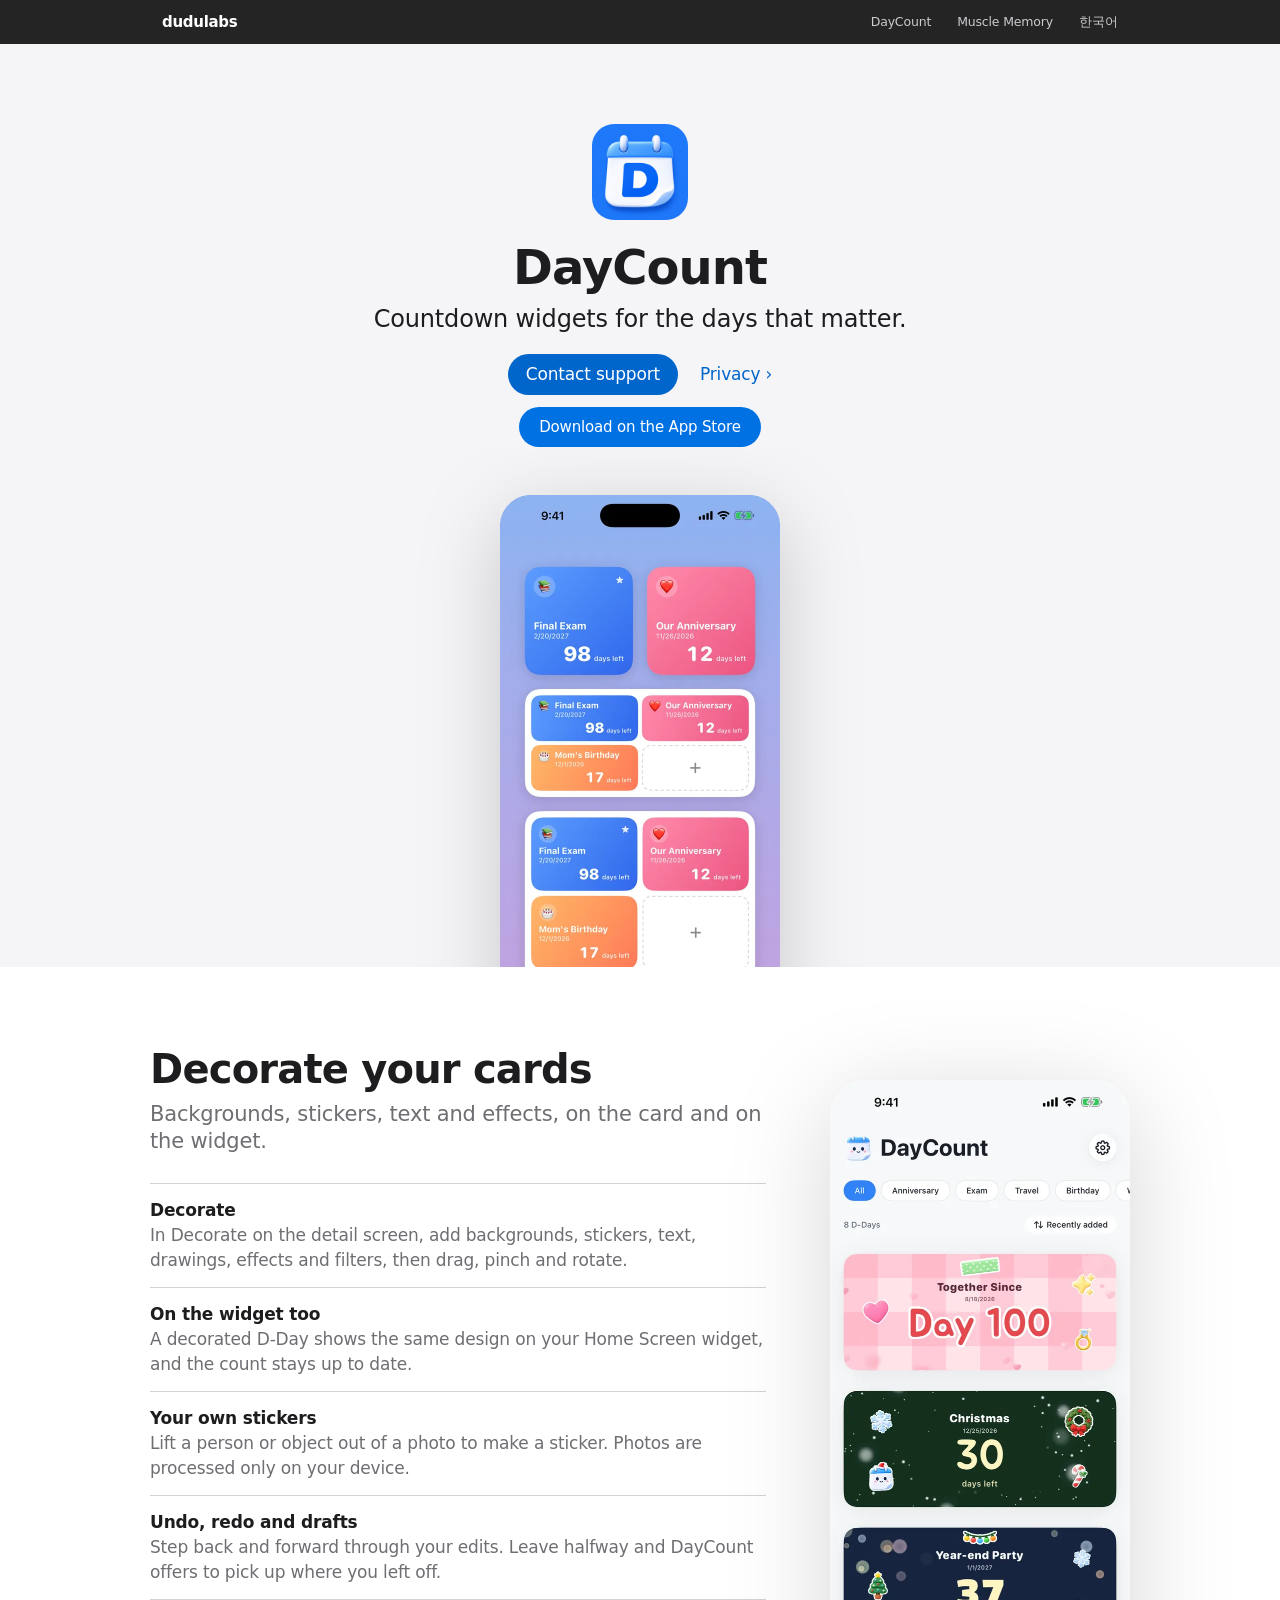
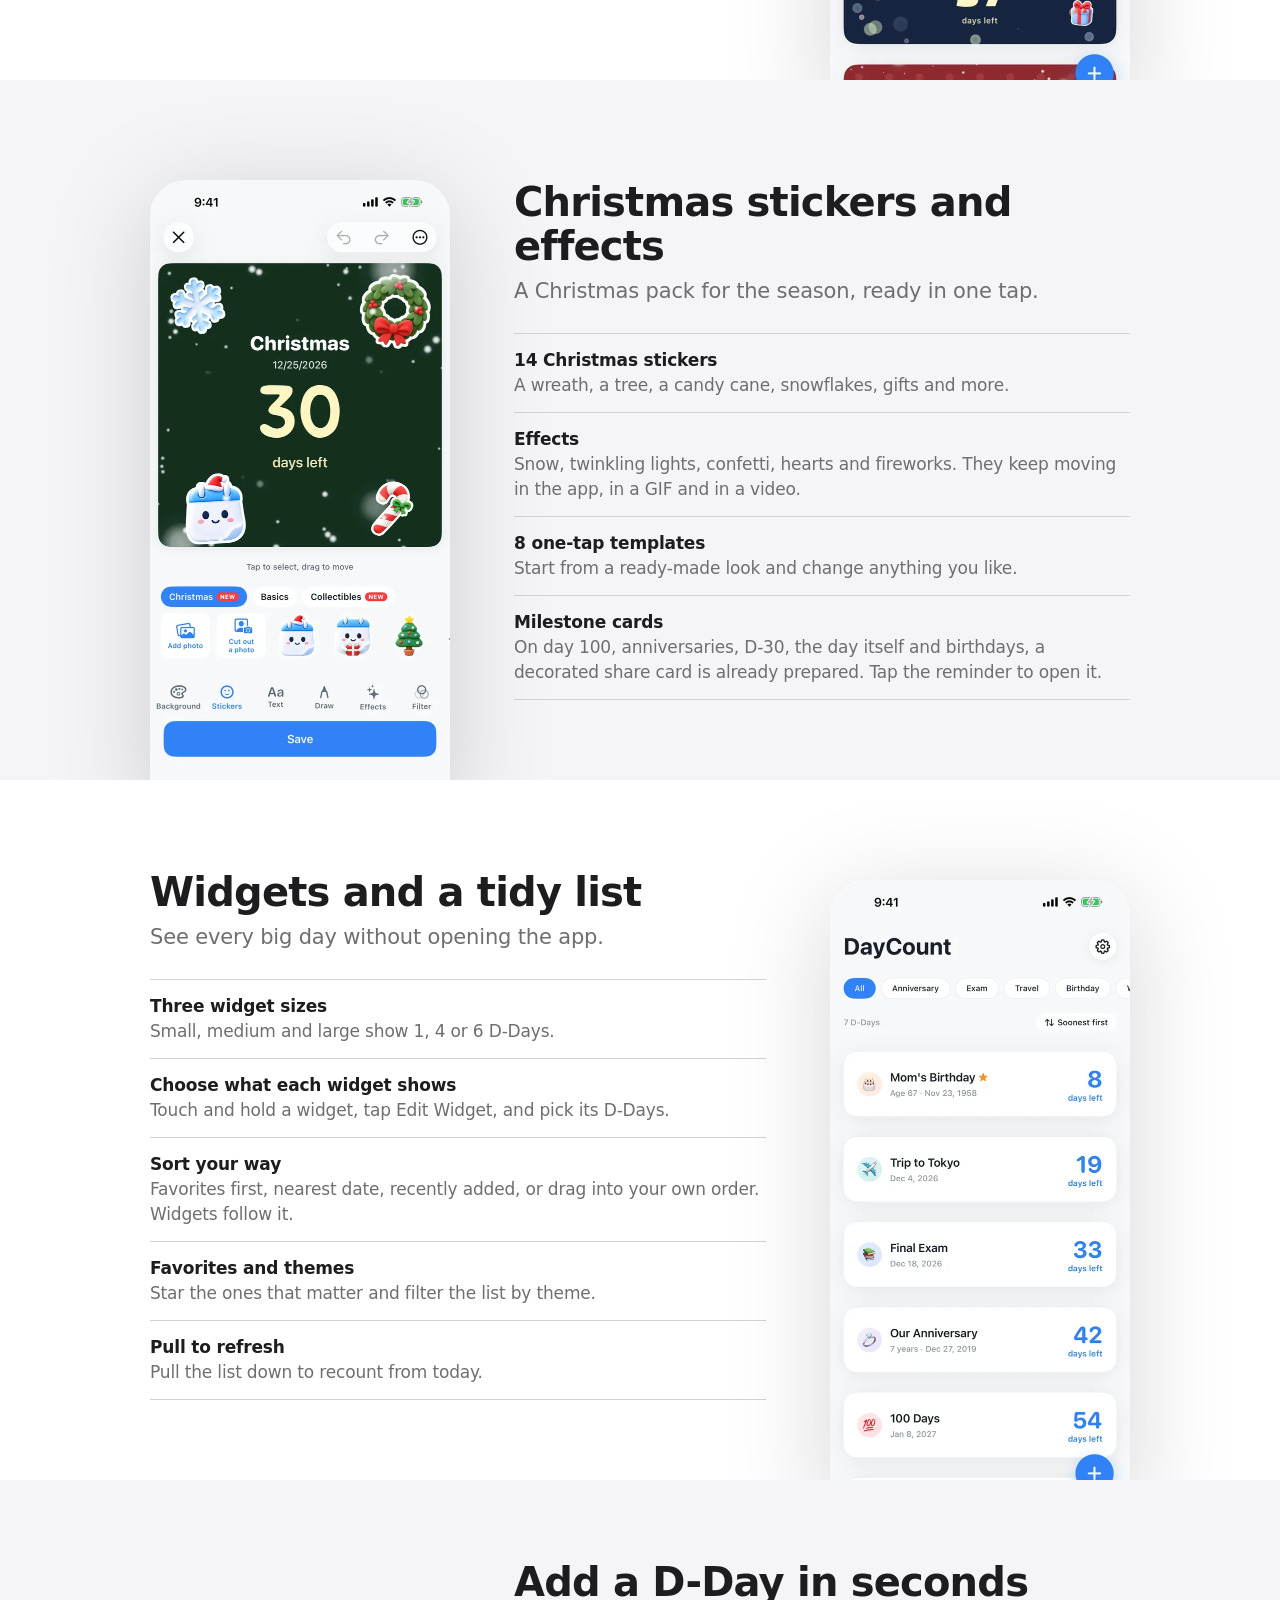
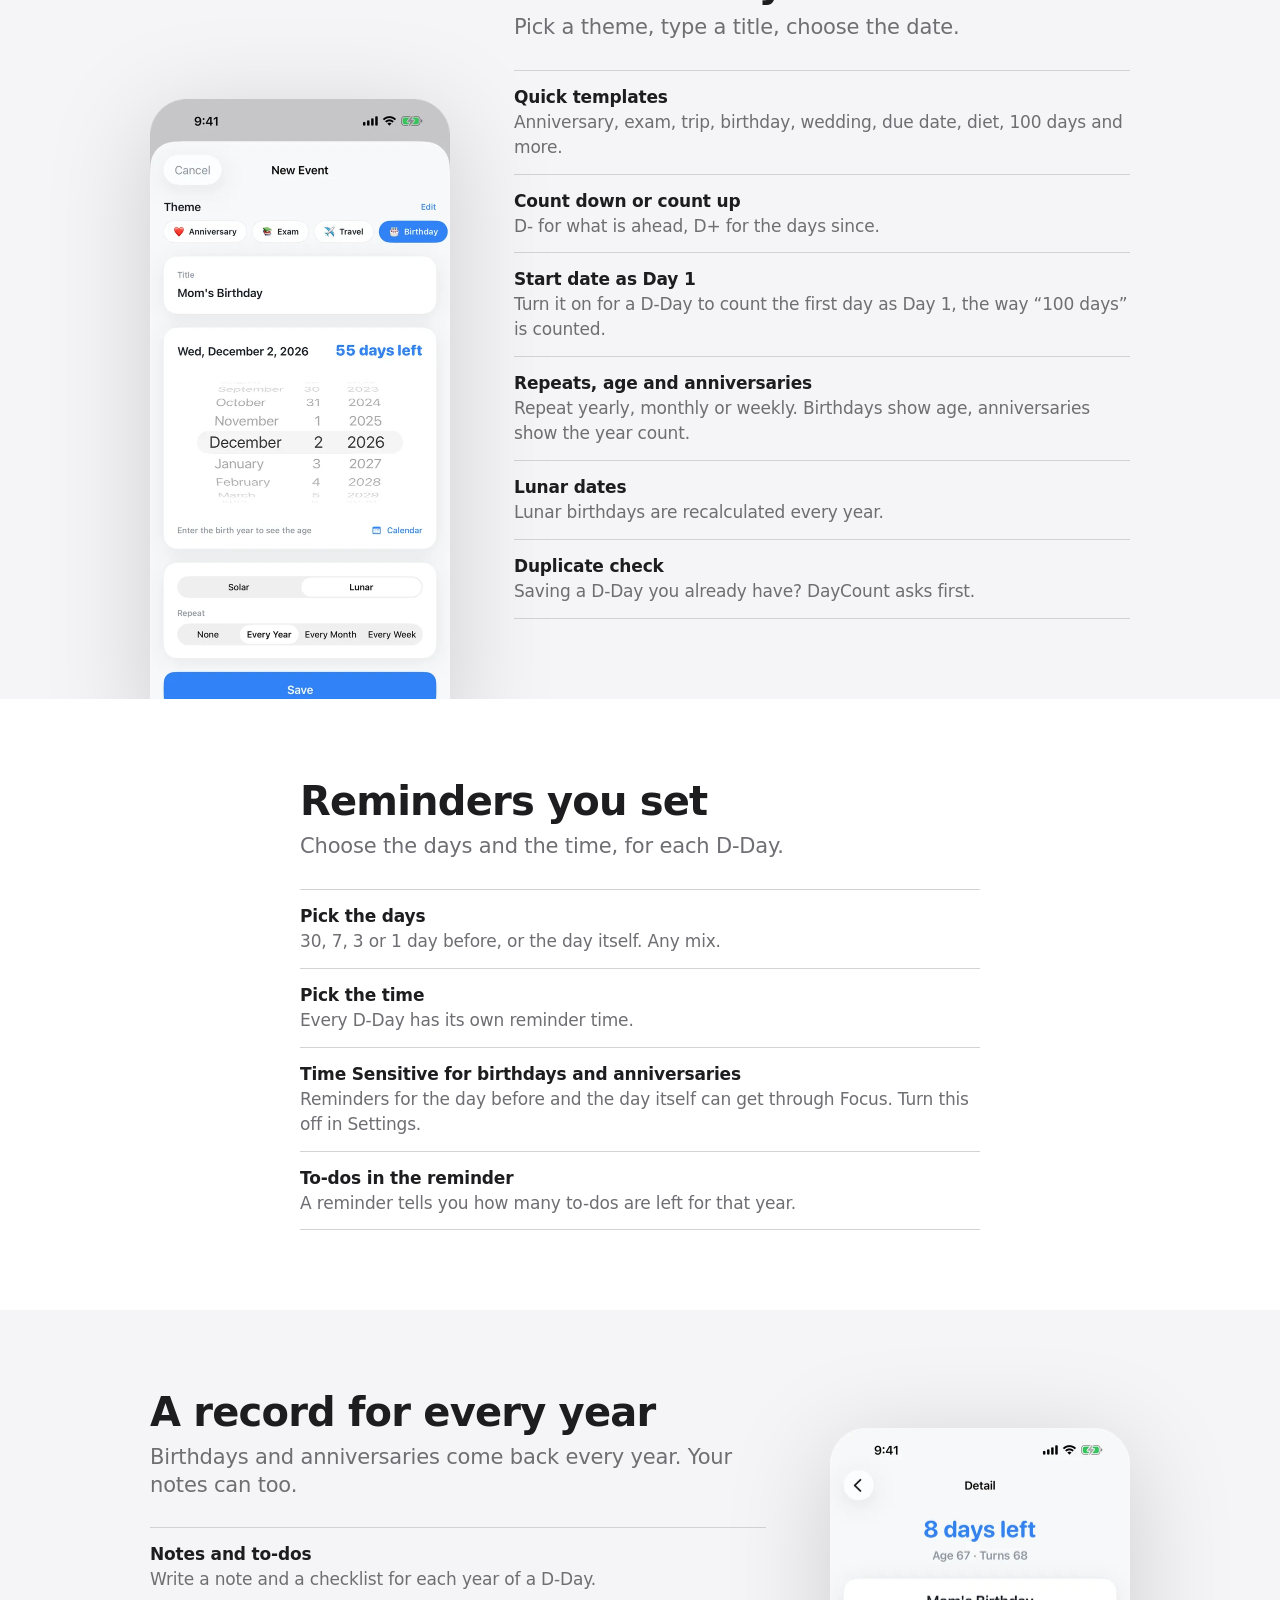
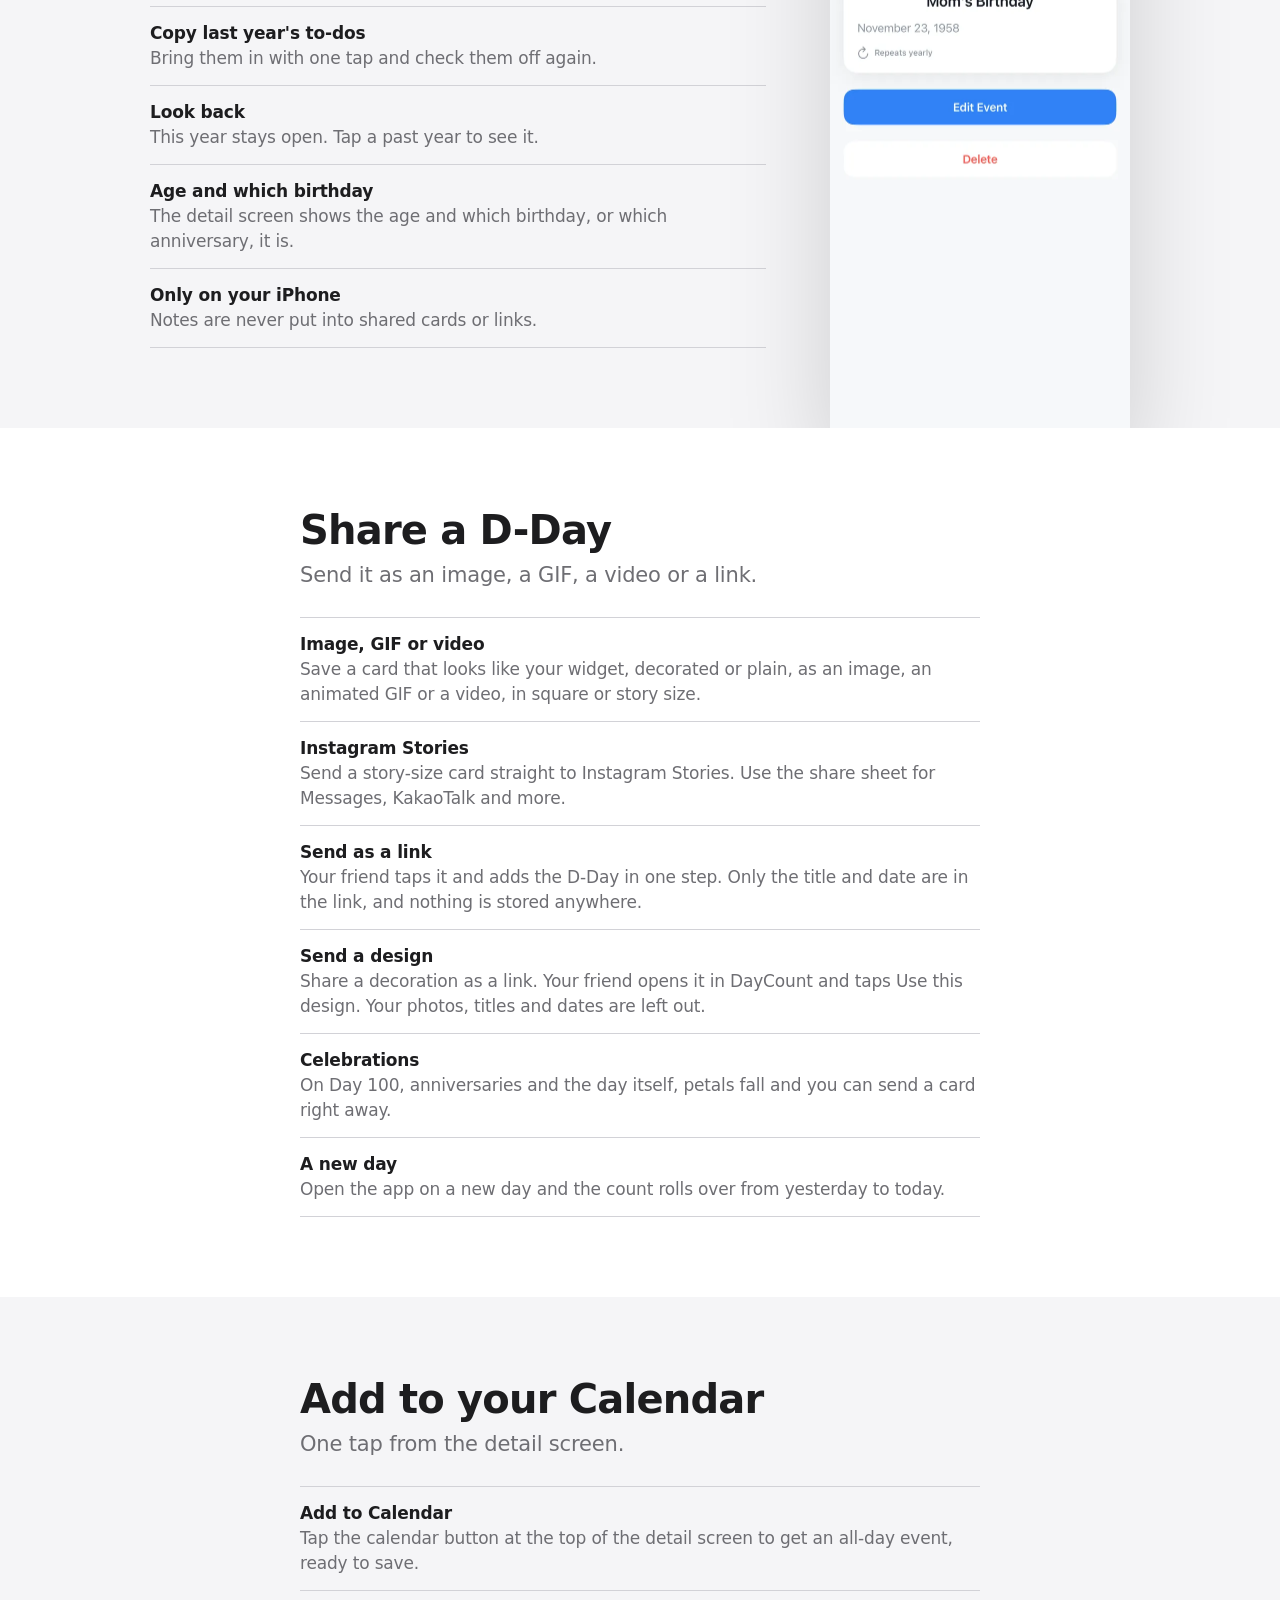
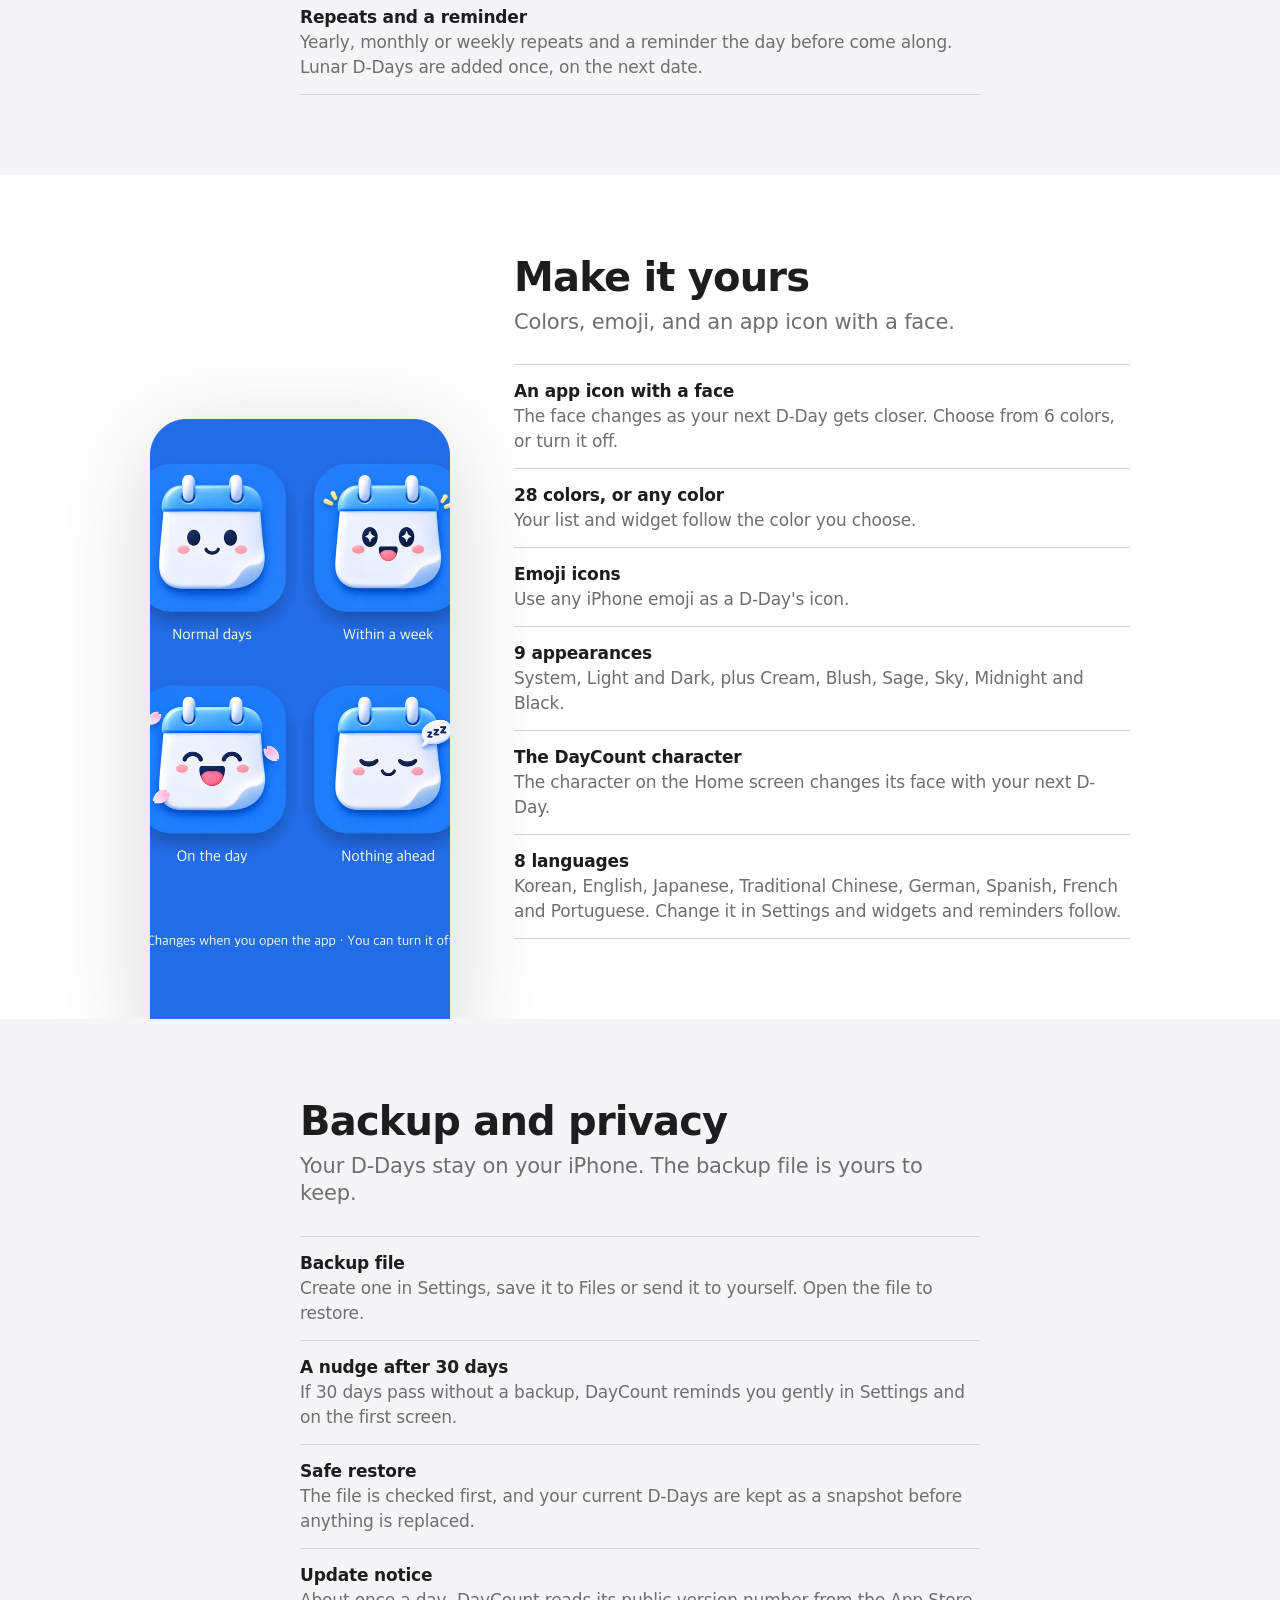
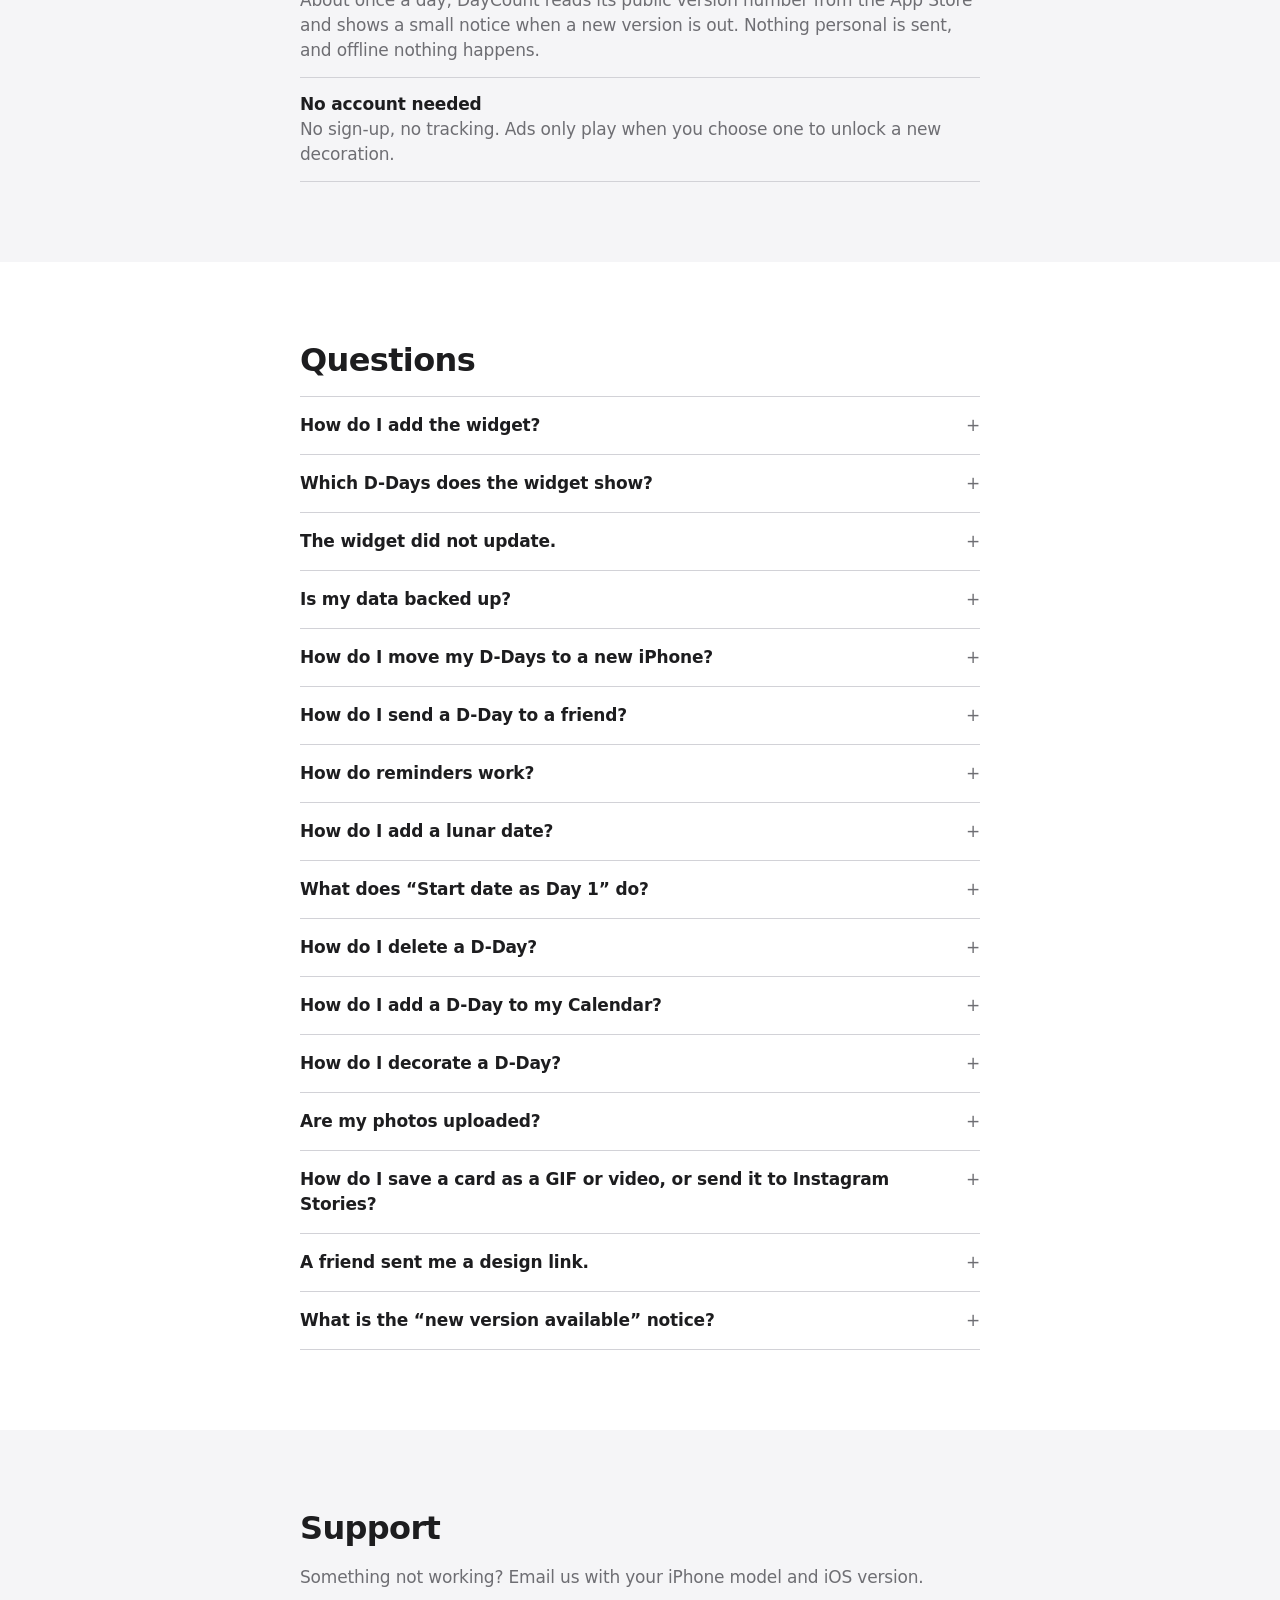
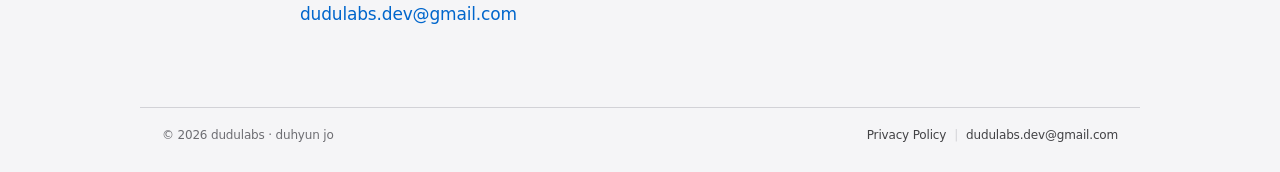
==== commit 60528293: "DayCount 1.8: optional rewarded ads (AdMob) in page + privacy policy; studio privacy no longer claim" ====
--- a/daycount/index.html
+++ b/daycount/index.html
@@ -25,7 +25,7 @@
 <section class="band noimg" id="share"><div class="wrap"><div class="copy"><h2><span lang="en">Share a D-Day</span><span lang="ko">디데이 나누기</span></h2><p class="lead"><span lang="en">Send it as an image, a GIF, a video or a link.</span><span lang="ko">이미지, GIF, 영상, 링크로 보내 보세요.</span></p><dl><div><dt><span lang="en">Image, GIF or video</span><span lang="ko">이미지, GIF, 영상</span></dt><dd><span lang="en">Save a card that looks like your widget, decorated or plain, as an image, an animated GIF or a video, in square or story size.</span><span lang="ko">위젯 모양 카드를 꾸민 그대로 이미지, 움직이는 GIF, 영상으로 저장해요. 정사각형과 스토리 크기가 있어요.</span></dd></div><div><dt><span lang="en">Instagram Stories</span><span lang="ko">인스타그램 스토리</span></dt><dd><span lang="en">Send a story-size card straight to Instagram Stories. Use the share sheet for Messages, KakaoTalk and more.</span><span lang="ko">스토리 크기 카드를 인스타그램 스토리로 바로 보내요. 카카오톡·메시지 등은 공유 시트로 보내요.</span></dd></div><div><dt><span lang="en">Send as a link</span><span lang="ko">링크로 보내기</span></dt><dd><span lang="en">Your friend taps it and adds the D-Day in one step. Only the title and date are in the link, and nothing is stored anywhere.</span><span lang="ko">받은 사람이 링크를 누르면 바로 추가돼요. 제목과 날짜만 담기고, 어디에도 저장되지 않아요.</span></dd></div><div><dt><span lang="en">Send a design</span><span lang="ko">디자인 링크</span></dt><dd><span lang="en">Share a decoration as a link. Your friend opens it in DayCount and taps Use this design. Your photos, titles and dates are left out.</span><span lang="ko">꾸민 디자인을 링크로 보내요. 받은 사람이 데이카운트에서 열고 ‘이 디자인 쓰기’를 누르면 적용돼요. 내 사진, 제목, 날짜는 빠져요.</span></dd></div><div><dt><span lang="en">Celebrations</span><span lang="ko">기념일 축하</span></dt><dd><span lang="en">On Day 100, anniversaries and the day itself, petals fall and you can send a card right away.</span><span lang="ko">100일째, N주년, 디데이 당일에는 꽃잎과 축하 문구가 나와요. 바로 카드로 보낼 수 있어요.</span></dd></div><div><dt><span lang="en">A new day</span><span lang="ko">하루가 지나면</span></dt><dd><span lang="en">Open the app on a new day and the count rolls over from yesterday to today.</span><span lang="ko">앱을 열면 남은 날이 어제에서 오늘로 넘어가는 모습을 보여 줘요.</span></dd></div></dl></div></div></section>
 <section class="band parch noimg" id="calendar"><div class="wrap"><div class="copy"><h2><span lang="en">Add to your Calendar</span><span lang="ko">캘린더에 추가</span></h2><p class="lead"><span lang="en">One tap from the detail screen.</span><span lang="ko">상세 화면에서 한 번에.</span></p><dl><div><dt><span lang="en">Add to Calendar</span><span lang="ko">아이폰 캘린더에 추가</span></dt><dd><span lang="en">Tap the calendar button at the top of the detail screen to get an all-day event, ready to save.</span><span lang="ko">상세 화면 위쪽의 캘린더 버튼을 누르면 하루 종일 일정으로 채워져요.</span></dd></div><div><dt><span lang="en">Repeats and a reminder</span><span lang="ko">반복과 하루 전 알림</span></dt><dd><span lang="en">Yearly, monthly or weekly repeats and a reminder the day before come along. Lunar D-Days are added once, on the next date.</span><span lang="ko">매년·매월·매주 반복과 하루 전 알림까지 함께 들어가요. 음력 디데이는 다가오는 날짜로 한 번 추가돼요.</span></dd></div></dl></div></div></section>
 <section class="band pics flip" id="style"><div class="wrap"><div class="copy"><h2><span lang="en">Make it yours</span><span lang="ko">내 취향대로</span></h2><p class="lead"><span lang="en">Colors, emoji, and an app icon with a face.</span><span lang="ko">색, 이모지, 그리고 표정이 바뀌는 앱 아이콘.</span></p><dl><div><dt><span lang="en">An app icon with a face</span><span lang="ko">표정이 바뀌는 앱 아이콘</span></dt><dd><span lang="en">The face changes as your next D-Day gets closer. Choose from 6 colors, or turn it off.</span><span lang="ko">디데이가 다가오면 표정이 바뀌어요. 6가지 색 중에 고르고, 끌 수도 있어요.</span></dd></div><div><dt><span lang="en">28 colors, or any color</span><span lang="ko">28가지 색, 또는 직접</span></dt><dd><span lang="en">Your list and widget follow the color you choose.</span><span lang="ko">고른 색으로 목록과 위젯이 바뀌어요. 원하는 색을 직접 골라도 돼요.</span></dd></div><div><dt><span lang="en">Emoji icons</span><span lang="ko">이모지 아이콘</span></dt><dd><span lang="en">Use any iPhone emoji as a D-Day's icon.</span><span lang="ko">디데이마다 원하는 이모지를 아이콘으로 써요.</span></dd></div><div><dt><span lang="en">9 appearances</span><span lang="ko">화면 모드 9가지</span></dt><dd><span lang="en">System, Light and Dark, plus Cream, Blush, Sage, Sky, Midnight and Black.</span><span lang="ko">시스템·라이트·다크에 크림·블러시·세이지·스카이·미드나잇·블랙.</span></dd></div><div><dt><span lang="en">The DayCount character</span><span lang="ko">홈 화면 캐릭터</span></dt><dd><span lang="en">The character on the Home screen changes its face with your next D-Day.</span><span lang="ko">홈 화면의 캐릭터가 다가오는 디데이에 따라 표정을 바꿔요.</span></dd></div><div><dt><span lang="en">8 languages</span><span lang="ko">8개 언어</span></dt><dd><span lang="en">Korean, English, Japanese, Traditional Chinese, German, Spanish, French and Portuguese. Change it in Settings and widgets and reminders follow.</span><span lang="ko">한국어·영어·일본어·중국어(번체)·독일어·스페인어·프랑스어·포르투갈어. 설정에서 바꾸면 위젯과 알림도 바로 바뀌어요.</span></dd></div></dl></div><div class="pic"><img lang="en" src="../assets/features/dc-icon-en.webp" width="600" height="1253" alt="Four DayCount app icon faces that change as a D-Day gets closer" loading="lazy" decoding="async"><img lang="ko" src="../assets/features/dc-icon-ko.webp" width="600" height="1253" alt="디데이가 다가오면 바뀌는 데이카운트 앱 아이콘 표정 4가지" loading="lazy" decoding="async"></div></div></section>
-<section class="band parch noimg" id="backup"><div class="wrap"><div class="copy"><h2><span lang="en">Backup and privacy</span><span lang="ko">백업, 그리고 개인정보</span></h2><p class="lead"><span lang="en">Your D-Days stay on your iPhone. The backup file is yours to keep.</span><span lang="ko">디데이는 내 아이폰에만 있어요. 백업 파일은 직접 보관해요.</span></p><dl><div><dt><span lang="en">Backup file</span><span lang="ko">백업 파일</span></dt><dd><span lang="en">Create one in Settings, save it to Files or send it to yourself. Open the file to restore.</span><span lang="ko">설정에서 만들어 파일 앱에 저장하거나 카카오톡 ‘나와의 채팅’·메일로 보내 두세요. 그 파일을 열면 바로 불러와요.</span></dd></div><div><dt><span lang="en">A nudge after 30 days</span><span lang="ko">30일이 지나면 알림</span></dt><dd><span lang="en">If 30 days pass without a backup, DayCount reminds you gently in Settings and on the first screen.</span><span lang="ko">백업한 지 30일이 지나면 설정과 첫 화면에서 가볍게 알려 드려요.</span></dd></div><div><dt><span lang="en">Safe restore</span><span lang="ko">안전한 불러오기</span></dt><dd><span lang="en">The file is checked first, and your current D-Days are kept as a snapshot before anything is replaced.</span><span lang="ko">파일을 먼저 확인하고, 바꾸기 전에 지금 디데이를 따로 보관해요.</span></dd></div><div><dt><span lang="en">Update notice</span><span lang="ko">새 버전 안내</span></dt><dd><span lang="en">About once a day, DayCount reads its public version number from the App Store and shows a small notice when a new version is out. Nothing personal is sent, and offline nothing happens.</span><span lang="ko">하루에 한 번 정도 App Store의 공개 버전 번호를 확인해 새 버전이 나오면 작게 알려 드려요. 개인 정보는 보내지 않고, 인터넷이 없으면 아무 일도 없어요.</span></dd></div><div><dt><span lang="en">No account, no ads</span><span lang="ko">가입도 광고도 없어요</span></dt><dd><span lang="en">No sign-up, no tracking, no ads.</span><span lang="ko">로그인, 추적, 광고가 없어요.</span></dd></div></dl></div></div></section>
+<section class="band parch noimg" id="backup"><div class="wrap"><div class="copy"><h2><span lang="en">Backup and privacy</span><span lang="ko">백업, 그리고 개인정보</span></h2><p class="lead"><span lang="en">Your D-Days stay on your iPhone. The backup file is yours to keep.</span><span lang="ko">디데이는 내 아이폰에만 있어요. 백업 파일은 직접 보관해요.</span></p><dl><div><dt><span lang="en">Backup file</span><span lang="ko">백업 파일</span></dt><dd><span lang="en">Create one in Settings, save it to Files or send it to yourself. Open the file to restore.</span><span lang="ko">설정에서 만들어 파일 앱에 저장하거나 카카오톡 ‘나와의 채팅’·메일로 보내 두세요. 그 파일을 열면 바로 불러와요.</span></dd></div><div><dt><span lang="en">A nudge after 30 days</span><span lang="ko">30일이 지나면 알림</span></dt><dd><span lang="en">If 30 days pass without a backup, DayCount reminds you gently in Settings and on the first screen.</span><span lang="ko">백업한 지 30일이 지나면 설정과 첫 화면에서 가볍게 알려 드려요.</span></dd></div><div><dt><span lang="en">Safe restore</span><span lang="ko">안전한 불러오기</span></dt><dd><span lang="en">The file is checked first, and your current D-Days are kept as a snapshot before anything is replaced.</span><span lang="ko">파일을 먼저 확인하고, 바꾸기 전에 지금 디데이를 따로 보관해요.</span></dd></div><div><dt><span lang="en">Update notice</span><span lang="ko">새 버전 안내</span></dt><dd><span lang="en">About once a day, DayCount reads its public version number from the App Store and shows a small notice when a new version is out. Nothing personal is sent, and offline nothing happens.</span><span lang="ko">하루에 한 번 정도 App Store의 공개 버전 번호를 확인해 새 버전이 나오면 작게 알려 드려요. 개인 정보는 보내지 않고, 인터넷이 없으면 아무 일도 없어요.</span></dd></div><div><dt><span lang="en">No account needed</span><span lang="ko">가입 없이 바로</span></dt><dd><span lang="en">No sign-up, no tracking. Ads only play when you choose one to unlock a new decoration.</span><span lang="ko">로그인과 추적은 없어요. 광고는 새 꾸미기를 열 때 원하면 한 편만 봐요.</span></dd></div></dl></div></div></section>
 <section class="band noimg small" id="faq"><div class="wrap"><h2><span lang="en">Questions</span><span lang="ko">자주 묻는 질문</span></h2><div style="margin-top:18px"><details><summary><span lang="en">How do I add the widget?</span><span lang="ko">위젯은 어떻게 붙이나요?</span></summary><p><span lang="en">Touch and hold an empty area of your Home Screen, tap Edit → Add Widget, search for DayCount, choose a size and tap Add Widget.</span><span lang="ko">홈 화면 빈 곳을 길게 누르고 편집 → 위젯 추가 → DayCount를 검색해 크기를 고른 뒤 위젯 추가를 누르세요.</span></p></details><details><summary><span lang="en">Which D-Days does the widget show?</span><span lang="ko">위젯에는 어떤 디데이가 나오나요?</span></summary><p><span lang="en">By default, the same order as your list in the app, which follows the sort option you chose. To pick them yourself, touch and hold the widget, tap Edit Widget and choose the D-Days. Small shows 1, medium 4 and large 6.</span><span lang="ko">기본은 앱 목록과 같은 순서예요. 앱에서 고른 정렬을 따라가요. 직접 고르려면 위젯을 길게 눌러 위젯 편집에서 디데이를 고르세요. 소형은 1개, 중형은 4개, 대형은 6개까지 보여요.</span></p></details><details><summary><span lang="en">The widget did not update.</span><span lang="ko">위젯이 바로 안 바뀌어요.</span></summary><p><span lang="en">Widgets refresh automatically at midnight and usually soon after you edit a D-Day. Pulling the list down in the app recounts from today and reloads them. Removing and re-adding the widget also forces a refresh.</span><span lang="ko">위젯은 자정마다, 그리고 디데이를 바꾼 뒤 보통 곧 새로고침돼요. 앱에서 목록을 아래로 당기면 오늘 기준으로 다시 계산하고 위젯도 다시 불러와요. 위젯을 지우고 다시 붙여도 바로 바뀌어요.</span></p></details><details><summary><span lang="en">Is my data backed up?</span><span lang="ko">데이터가 백업되나요?</span></summary><p><span lang="en">D-Days are stored only on your iPhone and there is no cloud sync. In Settings you can create a backup file and save it to Files or send it to yourself. DayCount reminds you if 30 days pass without a backup. Without a backup file, deleting the app deletes your D-Days.</span><span lang="ko">디데이는 아이폰에만 저장되고 클라우드 동기화는 없어요. 설정에서 백업 파일을 만들어 파일 앱에 저장하거나 나에게 보내 둘 수 있어요. 백업한 지 30일이 지나면 알려 드려요. 백업 파일이 없으면 앱을 삭제할 때 디데이도 함께 지워져요.</span></p></details><details><summary><span lang="en">How do I move my D-Days to a new iPhone?</span><span lang="ko">새 아이폰으로 옮기려면요?</span></summary><p><span lang="en">Create a backup file in Settings and send it to yourself. On the new iPhone, install DayCount, open the file and choose DayCount, or use the restore option in Settings. The backup holds your D-Days, yearly notes and to-dos, reminder settings and sort order. App language, appearance, icon color and which D-Days each widget shows are not included.</span><span lang="ko">설정에서 백업 파일을 만들어 나에게 보내 두세요. 새 아이폰에 데이카운트를 설치하고 그 파일을 열어 데이카운트를 고르거나, 설정의 불러오기를 쓰면 돼요. 디데이, 해마다 기록, 알림 설정, 정렬 순서가 담겨요. 앱 언어, 화면 모드, 아이콘 색, 위젯별 디데이 선택은 담기지 않아요.</span></p></details><details><summary><span lang="en">How do I send a D-Day to a friend?</span><span lang="ko">친구에게 디데이를 보내려면요?</span></summary><p><span lang="en">Open the D-Day and tap Share. Send a card image, or a link. When your friend taps the link, DayCount asks whether to add it. The link holds only the title and date, and your notes are left out. If they do not have the app, the link opens a page with an App Store button.</span><span lang="ko">디데이 상세 화면에서 공유를 누르세요. 카드 이미지나 링크를 보낼 수 있어요. 받은 사람이 링크를 누르면 데이카운트에서 추가할지 물어봐요. 링크에는 제목과 날짜만 담기고 메모는 빠져요. 앱이 없으면 App Store 버튼이 있는 페이지가 열려요.</span></p></details><details><summary><span lang="en">How do reminders work?</span><span lang="ko">알림은 어떻게 설정하나요?</span></summary><p><span lang="en">When you add or edit a D-Day, choose which days to be reminded (30, 7, 3 or 1 day before, or the day itself) and the time. You can turn reminders off in Settings. Count-up D-Days have no reminders. For Time Sensitive reminders to come through a Focus, also allow DayCount in the Focus settings of iOS.</span><span lang="ko">디데이를 등록하거나 고칠 때 알림 날짜(30일·7일·3일·1일 전, 당일)와 시간을 고르세요. 설정에서 알림을 끌 수 있어요. 지난 날(D+) 디데이에는 알림이 없어요. 시간 민감 알림이 집중 모드 중에도 오게 하려면 iOS 설정의 집중 모드에서 데이카운트를 허용해 두세요.</span></p></details><details><summary><span lang="en">How do I add a lunar date?</span><span lang="ko">음력 날짜는 어떻게 넣나요?</span></summary><p><span lang="en">In the new D-Day screen, switch the date from Solar to Lunar. With yearly repeat on, the date is recalculated every year.</span><span lang="ko">새 디데이 화면에서 날짜를 양력에서 음력으로 바꾸세요. 매년 반복을 켜 두면 해마다 날짜를 다시 계산해요.</span></p></details><details><summary><span lang="en">What does “Start date as Day 1” do?</span><span lang="ko">‘시작일을 1일로’는 뭔가요?</span></summary><p><span lang="en">For a D-Day in the past, turning it on counts the start date as Day 1 (shown as Day N), so “Day 100” lands 99 days after the start. Off, the start date is D+0 and you see D+N.</span><span lang="ko">지난 날 디데이에서 켜면 시작한 날을 1일로 세어 N일째로 보여 줘요. 그래서 100일째는 시작일 + 99일이에요. 끄면 시작일이 D+0이고 D+N으로 보여요.</span></p></details><details><summary><span lang="en">How do I delete a D-Day?</span><span lang="ko">디데이는 어떻게 지우나요?</span></summary><p><span lang="en">Swipe the D-Day left in the list and tap Delete, then confirm. The confirmation shows which D-Day you are deleting.</span><span lang="ko">목록에서 디데이를 왼쪽으로 밀고 삭제를 누른 뒤 확인하세요. 확인창에 어떤 디데이인지 이름이 나와요.</span></p></details><details><summary><span lang="en">How do I add a D-Day to my Calendar?</span><span lang="ko">캘린더에는 어떻게 추가하나요?</span></summary><p><span lang="en">Open the D-Day and tap the calendar button at the top. iOS shows a new event already filled in. You choose whether to save it. DayCount does not read your calendar.</span><span lang="ko">디데이 상세 화면 위쪽의 캘린더 버튼을 누르면 내용이 채워진 새 이벤트 화면이 열려요. 저장할지는 직접 정해요. 데이카운트는 캘린더를 읽지 않아요.</span></p></details><details><summary><span lang="en">How do I decorate a D-Day?</span><span lang="ko">디데이는 어떻게 꾸미나요?</span></summary><p><span lang="en">Open the D-Day and tap Decorate at the bottom. Pick a background, add stickers, text, drawings, effects or a filter, then tap Save. The design also shows on the Home Screen widget. To start over, reset the decoration from the detail screen menu.</span><span lang="ko">디데이 상세 화면 아래쪽의 ‘꾸미기’를 누르세요. 배경을 고르고 스티커·글자·손그림·효과·필터를 얹은 뒤 저장을 누르면 돼요. 홈 화면 위젯에도 같은 디자인이 나와요. 처음으로 돌리려면 상세 화면 메뉴에서 꾸미기를 초기화하세요.</span></p></details><details><summary><span lang="en">Are my photos uploaded?</span><span lang="ko">사진이 업로드되나요?</span></summary><p><span lang="en">No. Photos you use to decorate a D-Day stay on your iPhone and are processed on the device. Design links do not include your photos.</span><span lang="ko">아니요. 꾸미기에 쓴 사진은 아이폰에만 있고 기기 안에서 처리돼요. 디자인 링크에도 내 사진은 들어가지 않아요.</span></p></details><details><summary><span lang="en">How do I save a card as a GIF or video, or send it to Instagram Stories?</span><span lang="ko">GIF·영상으로 저장하거나 인스타그램 스토리로 보내려면요?</span></summary><p><span lang="en">Open the D-Day and tap Share, then choose the format. Image, GIF and video can be saved to Photos or sent from the share sheet. Instagram Stories needs the Instagram app; without it, the normal share sheet opens.</span><span lang="ko">디데이 상세 화면에서 공유를 누르고 형식을 고르세요. 이미지·GIF·영상은 사진에 저장하거나 공유 시트로 보낼 수 있어요. 인스타그램 스토리는 인스타그램 앱이 있어야 하고, 없으면 일반 공유 시트가 열려요.</span></p></details><details><summary><span lang="en">A friend sent me a design link.</span><span lang="ko">친구가 디자인 링크를 보냈어요.</span></summary><p><span lang="en">Tap the link. With DayCount installed it opens A friend's design, and nothing changes until you tap Use this design. Without the app, the link opens a page with an App Store button.</span><span lang="ko">링크를 누르면 데이카운트에 ‘친구가 보낸 디자인’이 열리고, ‘이 디자인 쓰기’를 누르기 전에는 아무것도 바뀌지 않아요. 앱이 없으면 App Store 버튼이 있는 페이지가 열려요.</span></p></details><details><summary><span lang="en">What is the “new version available” notice?</span><span lang="ko">‘새 버전이 있어요’ 안내는 뭔가요?</span></summary><p><span lang="en">About once a day DayCount reads the public version number from the App Store and shows a small notice if a newer version exists. The request holds only the app's App Store ID and your region code. No personal data or D-Day contents are sent.</span><span lang="ko">하루에 한 번 정도 App Store의 공개 버전 번호를 읽어 새 버전이 있으면 작게 알려 드려요. 앱의 App Store 번호와 지역 코드만 보내고, 개인정보나 디데이 내용은 보내지 않아요.</span></p></details></div></div></section>
 <section class="band noimg small parch" id="support"><div class="wrap"><h2><span lang="en">Support</span><span lang="ko">지원</span></h2><p style="color:var(--muted);margin-top:18px"><span lang="en">Something not working? Email us with your iPhone model and iOS version.</span><span lang="ko">문제가 있으면 아이폰 모델과 iOS 버전을 같이 적어 메일 주세요.</span></p><p style="margin-top:12px"><a href="mailto:dudulabs.dev@gmail.com?subject=DayCount%20support">dudulabs.dev@gmail.com</a></p></div></section>
 </main>
